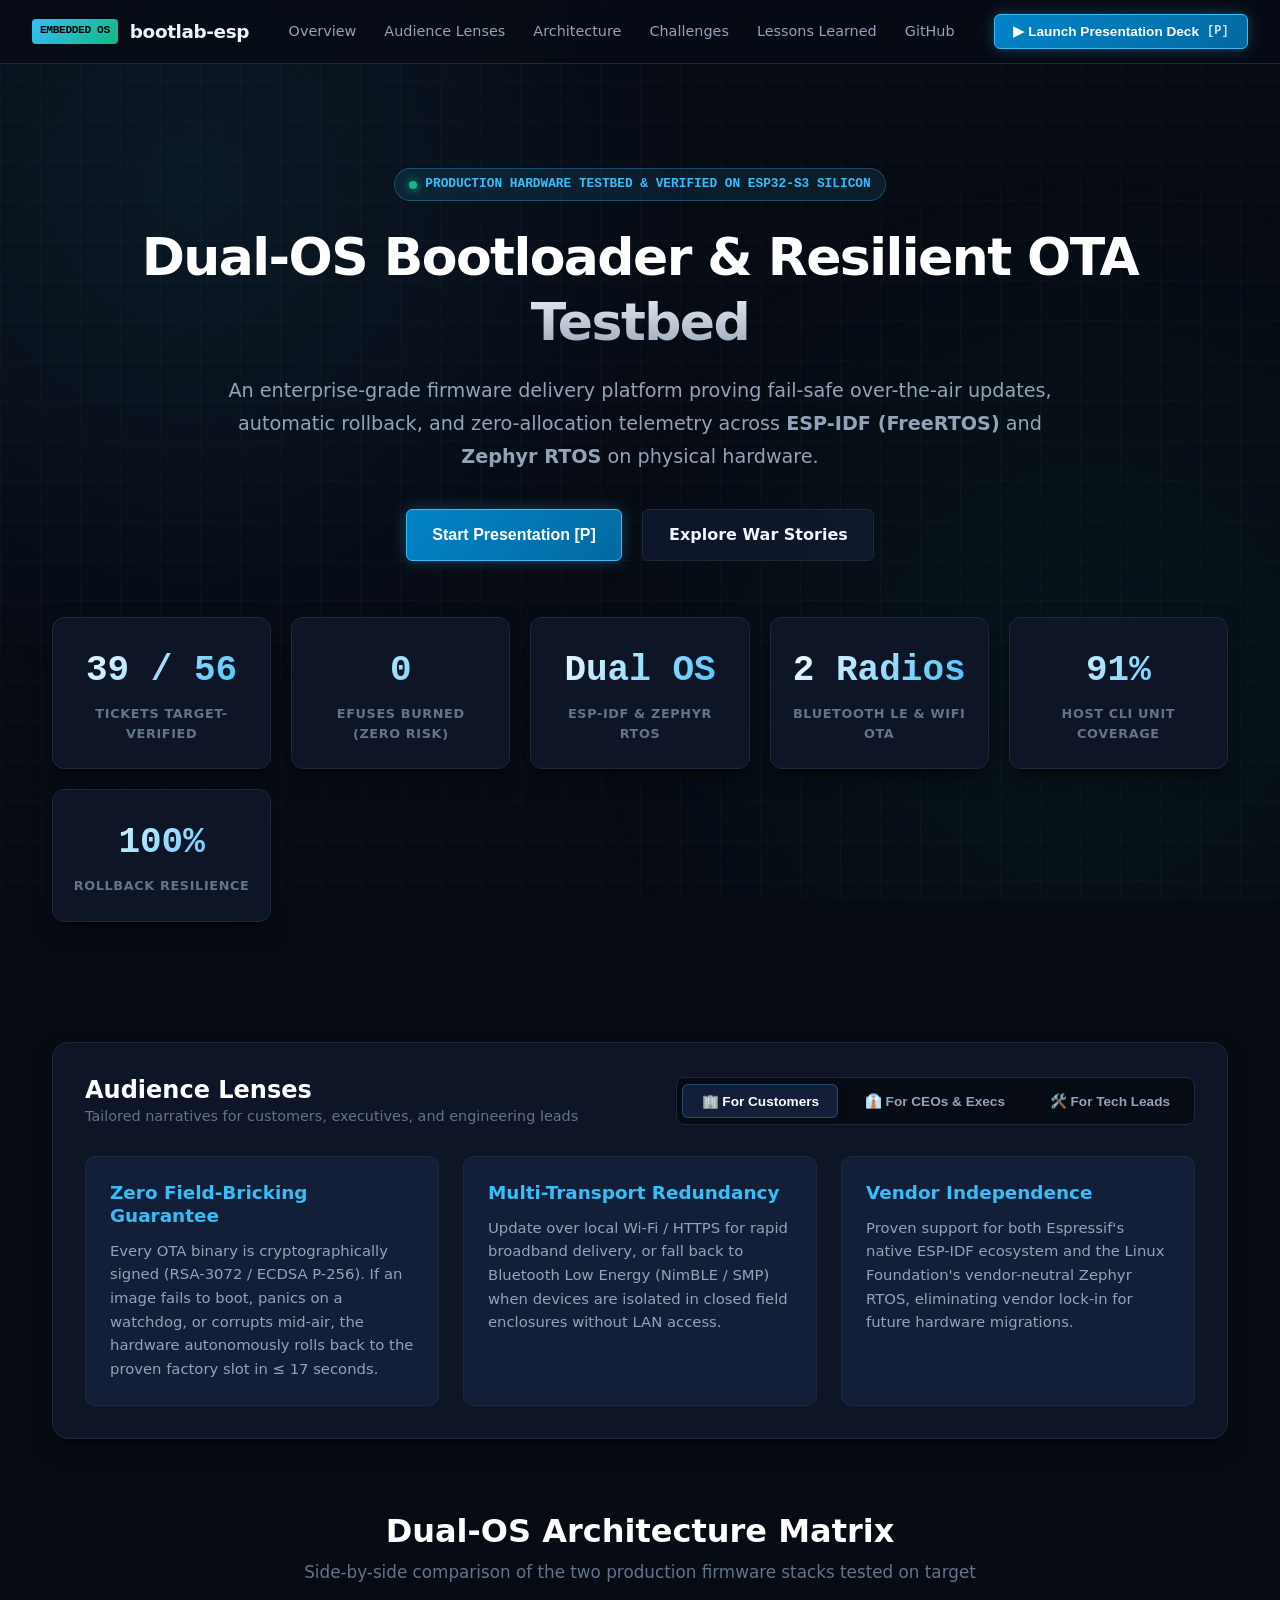
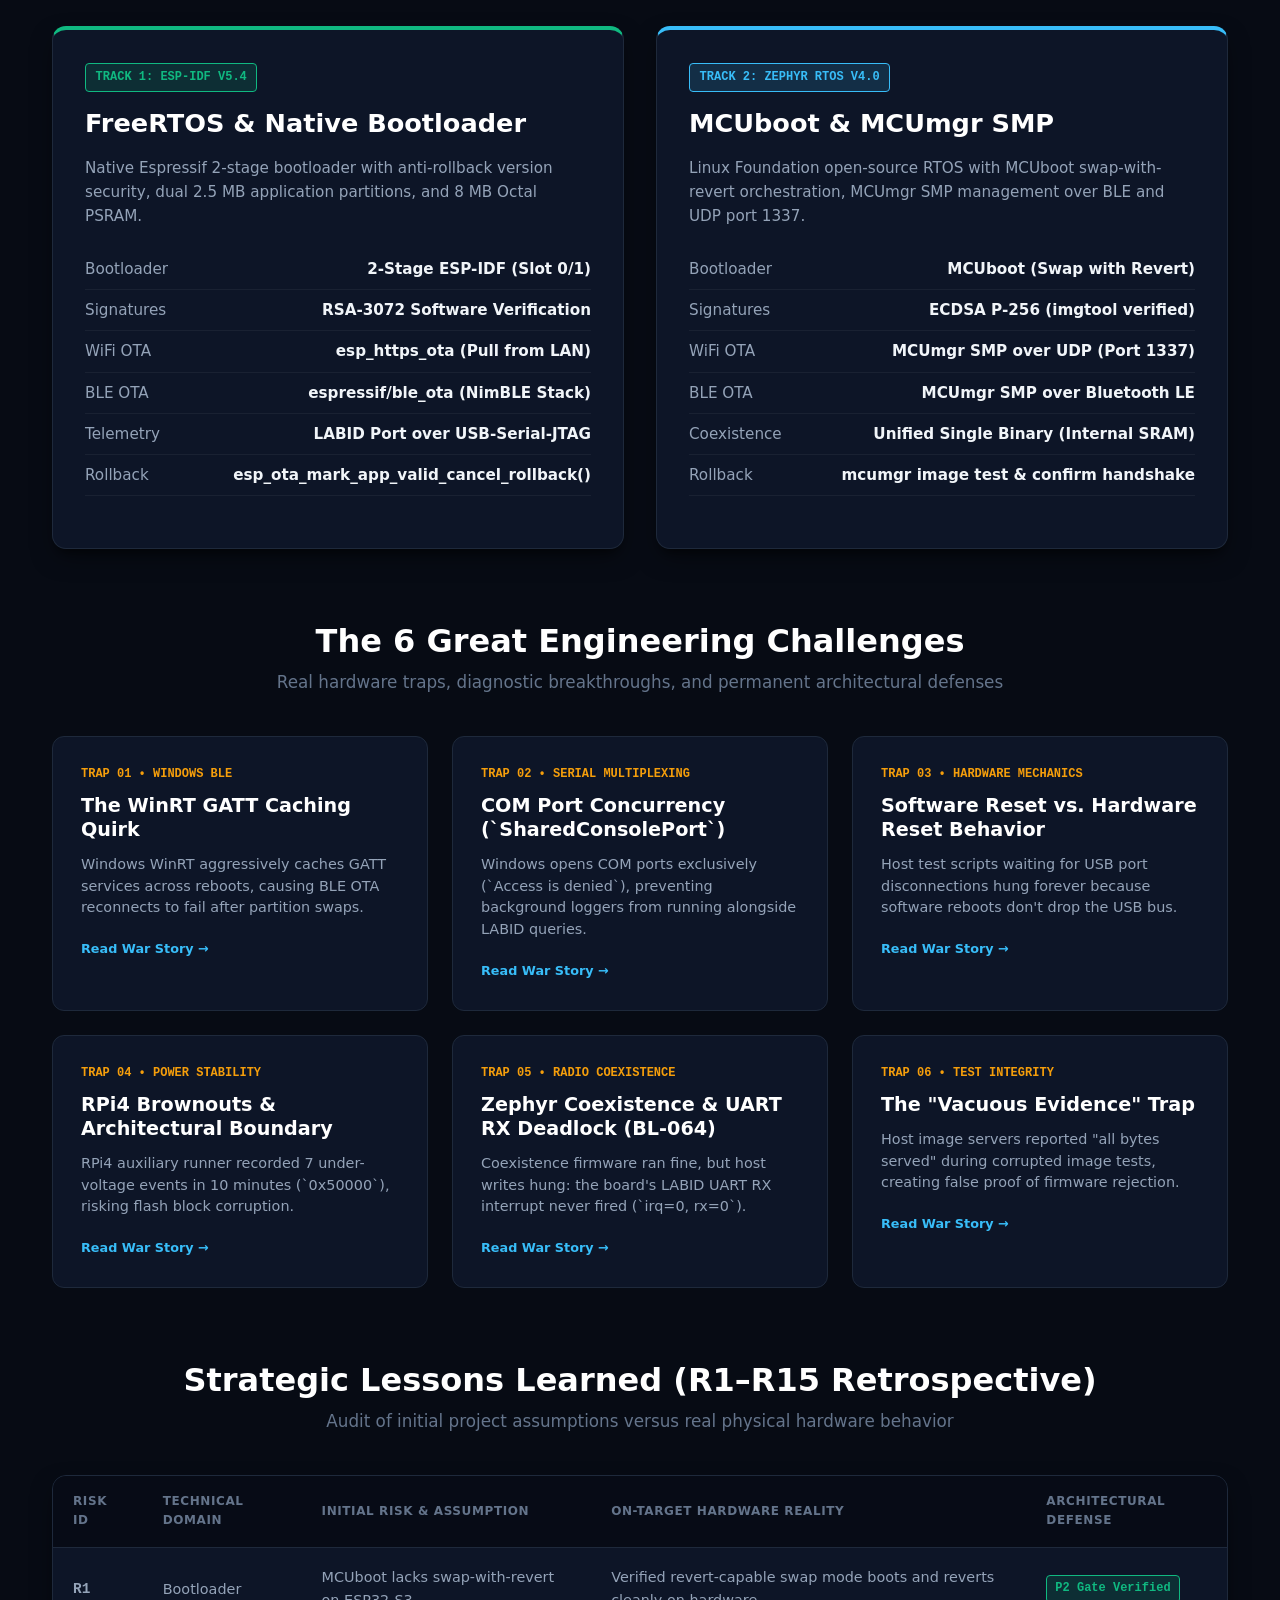
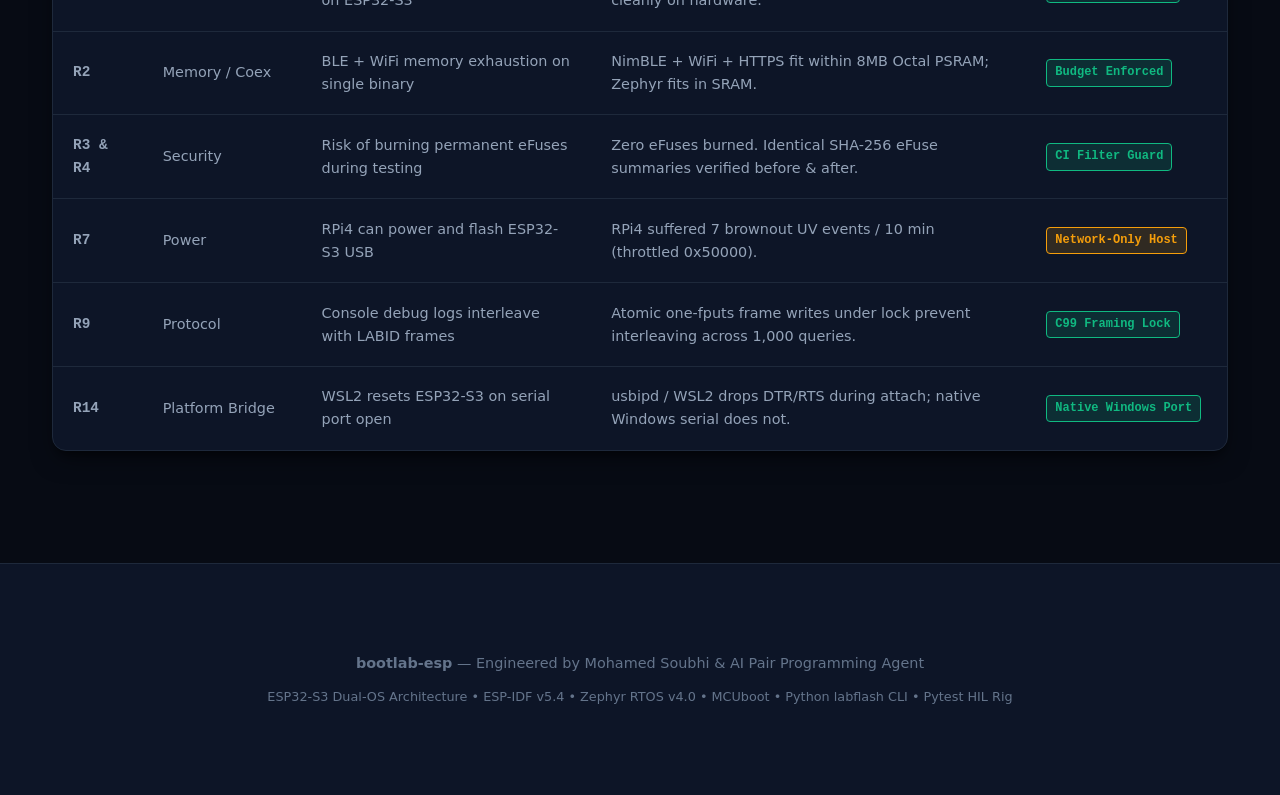
==== docs/index.html @ ada34d62 "feat(docs): add comprehensive GitHub Pages presentation & slide deck (BL-066)" ====
<!DOCTYPE html>
<html lang="en">
<head>
  <meta charset="UTF-8">
  <meta name="viewport" content="width=device-width, initial-scale=1.0">
  <title>bootlab-esp — Dual-OS Embedded Bootloader & Resilient OTA Testbed</title>
  <meta name="description" content="Production-grade dual-OS (ESP-IDF + Zephyr RTOS) bootloader, fail-safe OTA engine, and automated Hardware-in-the-Loop testbed on ESP32-S3.">
  <style>
    :root {
      --bg-primary: #070b14;
      --bg-surface: #0d1527;
      --bg-card: #131f38;
      --bg-card-hover: #1a2a4c;
      --border-subtle: #1e293b;
      --border-active: #38bdf8;
      --text-main: #f1f5f9;
      --text-muted: #94a3b8;
      --text-subtle: #64748b;
      --accent-cyan: #38bdf8;
      --accent-emerald: #10b981;
      --accent-amber: #f59e0b;
      --accent-purple: #a855f7;
      --accent-rose: #f43f5e;
      --font-sans: system-ui, -apple-system, BlinkMacSystemFont, "Segoe UI", Roboto, Oxygen, Ubuntu, Cantarell, sans-serif;
      --font-mono: ui-monospace, SFMono-Regular, Menlo, Monaco, Consolas, "Liberation Mono", monospace;
      --shadow-glow: 0 0 25px rgba(56, 189, 248, 0.15);
      --shadow-card: 0 10px 25px -5px rgba(0, 0, 0, 0.5), 0 8px 10px -6px rgba(0, 0, 0, 0.5);
    }

    * { box-sizing: border-box; margin: 0; padding: 0; }
    html { scroll-behavior: smooth; font-size: 16px; }

    body {
      background-color: var(--bg-primary);
      color: var(--text-main);
      font-family: var(--font-sans);
      line-height: 1.6;
      overflow-x: hidden;
      min-height: 100vh;
    }

    /* Ambient background mesh */
    .bg-grid {
      position: fixed;
      inset: 0;
      background-image: 
        radial-gradient(circle at 15% 20%, rgba(56, 189, 248, 0.08) 0%, transparent 40%),
        radial-gradient(circle at 85% 75%, rgba(16, 185, 129, 0.06) 0%, transparent 40%),
        linear-gradient(rgba(255, 255, 255, 0.02) 1px, transparent 1px),
        linear-gradient(90deg, rgba(255, 255, 255, 0.02) 1px, transparent 1px);
      background-size: 100% 100%, 100% 100%, 40px 40px, 40px 40px;
      pointer-events: none;
      z-index: 0;
    }

    /* Typography & Core Elements */
    h1, h2, h3, h4 { color: #ffffff; font-weight: 700; line-height: 1.25; }
    a { color: var(--accent-cyan); text-decoration: none; transition: all 0.2s ease; }
    a:hover { color: #ffffff; text-decoration: underline; }
    code, pre { font-family: var(--font-mono); }
    .mono { font-family: var(--font-mono); }

    /* Sticky Navigation */
    .navbar {
      position: sticky;
      top: 0;
      z-index: 50;
      backdrop-filter: blur(16px);
      background: rgba(7, 11, 20, 0.85);
      border-bottom: 1px solid var(--border-subtle);
      padding: 0.85rem 2rem;
      display: flex;
      align-items: center;
      justify-content: space-between;
    }

    .brand {
      display: flex;
      align-items: center;
      gap: 0.75rem;
      font-size: 1.15rem;
      font-weight: 800;
      letter-spacing: -0.02em;
    }

    .brand-chip {
      background: linear-gradient(135deg, var(--accent-cyan), var(--accent-emerald));
      color: #000;
      font-size: 0.7rem;
      font-weight: 900;
      padding: 0.2rem 0.5rem;
      border-radius: 4px;
      font-family: var(--font-mono);
    }

    .nav-links {
      display: flex;
      gap: 1.75rem;
      list-style: none;
      font-size: 0.9rem;
      font-weight: 500;
    }

    .nav-links a { color: var(--text-muted); text-decoration: none; }
    .nav-links a:hover { color: var(--accent-cyan); }

    .nav-actions {
      display: flex;
      align-items: center;
      gap: 1rem;
    }

    .btn {
      display: inline-flex;
      align-items: center;
      gap: 0.5rem;
      padding: 0.55rem 1.15rem;
      border-radius: 6px;
      font-size: 0.85rem;
      font-weight: 600;
      cursor: pointer;
      transition: all 0.2s cubic-bezier(0.4, 0, 0.2, 1);
      border: 1px solid transparent;
      text-decoration: none;
    }

    .btn-primary {
      background: linear-gradient(135deg, #0284c7, #0369a1);
      color: #ffffff;
      border-color: #38bdf8;
      box-shadow: 0 0 15px rgba(56, 189, 248, 0.3);
    }
    .btn-primary:hover {
      background: linear-gradient(135deg, #0369a1, #075985);
      box-shadow: 0 0 25px rgba(56, 189, 248, 0.5);
      transform: translateY(-1px);
      text-decoration: none;
    }

    .btn-outline {
      background: rgba(19, 31, 56, 0.6);
      color: var(--text-main);
      border: 1px solid var(--border-subtle);
    }
    .btn-outline:hover {
      border-color: var(--accent-cyan);
      background: var(--bg-card);
      text-decoration: none;
      transform: translateY(-1px);
    }

    .container {
      max-width: 1240px;
      margin: 0 auto;
      padding: 2.5rem 2rem;
      position: relative;
      z-index: 1;
    }

    /* Hero Section */
    .hero {
      padding: 4rem 0 3.5rem;
      text-align: center;
    }

    .hero-badge {
      display: inline-flex;
      align-items: center;
      gap: 0.5rem;
      padding: 0.35rem 0.9rem;
      background: rgba(56, 189, 248, 0.1);
      border: 1px solid rgba(56, 189, 248, 0.3);
      border-radius: 9999px;
      font-size: 0.8rem;
      color: var(--accent-cyan);
      font-weight: 600;
      margin-bottom: 1.5rem;
      font-family: var(--font-mono);
    }

    .pulse-dot {
      width: 8px;
      height: 8px;
      background: var(--accent-emerald);
      border-radius: 50%;
      box-shadow: 0 0 10px var(--accent-emerald);
      animation: pulse 2s infinite;
    }
    @keyframes pulse { 0%, 100% { opacity: 1; transform: scale(1); } 50% { opacity: 0.4; transform: scale(0.85); } }

    .hero h1 {
      font-size: 3.25rem;
      font-weight: 800;
      letter-spacing: -0.03em;
      margin-bottom: 1.25rem;
      background: linear-gradient(180deg, #ffffff 40%, #94a3b8 100%);
      -webkit-background-clip: text;
      -webkit-text-fill-color: transparent;
    }

    .hero p {
      font-size: 1.2rem;
      color: var(--text-muted);
      max-width: 840px;
      margin: 0 auto 2.25rem;
      line-height: 1.7;
    }

    .hero-cta {
      display: flex;
      justify-content: center;
      gap: 1.25rem;
      margin-bottom: 3.5rem;
    }

    /* KPI Metrics Bar */
    .kpi-grid {
      display: grid;
      grid-template-columns: repeat(auto-fit, minmax(180px, 1fr));
      gap: 1.25rem;
      margin-bottom: 4rem;
    }

    .kpi-card {
      background: var(--bg-surface);
      border: 1px solid var(--border-subtle);
      border-radius: 12px;
      padding: 1.5rem 1.25rem;
      text-align: center;
      transition: all 0.25s ease;
      box-shadow: var(--shadow-card);
    }

    .kpi-card:hover {
      border-color: var(--accent-cyan);
      transform: translateY(-3px);
      box-shadow: var(--shadow-glow);
    }

    .kpi-val {
      font-size: 2.25rem;
      font-weight: 800;
      font-family: var(--font-mono);
      margin-bottom: 0.25rem;
      background: linear-gradient(135deg, #ffffff, var(--accent-cyan));
      -webkit-background-clip: text;
      -webkit-text-fill-color: transparent;
    }

    .kpi-label {
      font-size: 0.8rem;
      font-weight: 600;
      color: var(--text-subtle);
      text-transform: uppercase;
      letter-spacing: 0.05em;
    }

    /* Audience Lens Switcher */
    .lens-section {
      background: var(--bg-surface);
      border: 1px solid var(--border-subtle);
      border-radius: 16px;
      padding: 2rem;
      margin-bottom: 4.5rem;
      box-shadow: var(--shadow-card);
    }

    .lens-header {
      display: flex;
      justify-content: space-between;
      align-items: center;
      margin-bottom: 1.75rem;
      flex-wrap: wrap;
      gap: 1rem;
    }

    .lens-header h2 { font-size: 1.5rem; }

    .lens-tabs {
      display: flex;
      gap: 0.5rem;
      background: var(--bg-primary);
      padding: 0.35rem;
      border-radius: 8px;
      border: 1px solid var(--border-subtle);
    }

    .lens-tab {
      padding: 0.5rem 1.15rem;
      border-radius: 6px;
      border: none;
      background: transparent;
      color: var(--text-muted);
      font-weight: 600;
      font-size: 0.85rem;
      cursor: pointer;
      transition: all 0.2s;
    }

    .lens-tab.active {
      background: var(--bg-card);
      color: #ffffff;
      box-shadow: 0 2px 8px rgba(0, 0, 0, 0.4);
      border: 1px solid rgba(56, 189, 248, 0.3);
    }

    .lens-content {
      display: none;
      animation: fadeIn 0.3s ease;
    }
    .lens-content.active { display: block; }
    @keyframes fadeIn { from { opacity: 0; transform: translateY(5px); } to { opacity: 1; transform: translateY(0); } }

    .lens-grid {
      display: grid;
      grid-template-columns: repeat(auto-fit, minmax(280px, 1fr));
      gap: 1.5rem;
    }

    .lens-box {
      background: var(--bg-card);
      border: 1px solid var(--border-subtle);
      border-radius: 10px;
      padding: 1.5rem;
    }
    .lens-box h3 {
      font-size: 1.15rem;
      margin-bottom: 0.75rem;
      display: flex;
      align-items: center;
      gap: 0.5rem;
      color: var(--accent-cyan);
    }
    .lens-box p { font-size: 0.925rem; color: var(--text-muted); line-height: 1.6; }

    /* Architecture Dual-OS Matrix */
    .section-title {
      font-size: 2rem;
      margin-bottom: 0.5rem;
      text-align: center;
    }
    .section-subtitle {
      text-align: center;
      color: var(--text-subtle);
      margin-bottom: 2.5rem;
      font-size: 1.05rem;
    }

    .arch-grid {
      display: grid;
      grid-template-columns: 1fr 1fr;
      gap: 2rem;
      margin-bottom: 4.5rem;
    }
    @media (max-width: 860px) { .arch-grid { grid-template-columns: 1fr; } }

    .arch-card {
      background: var(--bg-surface);
      border: 1px solid var(--border-subtle);
      border-radius: 14px;
      padding: 2rem;
      position: relative;
      overflow: hidden;
      box-shadow: var(--shadow-card);
    }

    .arch-card.idf { border-top: 4px solid var(--accent-emerald); }
    .arch-card.zephyr { border-top: 4px solid var(--accent-cyan); }

    .arch-badge {
      display: inline-block;
      font-size: 0.75rem;
      font-weight: 700;
      font-family: var(--font-mono);
      text-transform: uppercase;
      padding: 0.25rem 0.6rem;
      border-radius: 4px;
      margin-bottom: 1rem;
    }
    .arch-card.idf .arch-badge { background: rgba(16, 185, 129, 0.15); color: var(--accent-emerald); border: 1px solid var(--accent-emerald); }
    .arch-card.zephyr .arch-badge { background: rgba(56, 189, 248, 0.15); color: var(--accent-cyan); border: 1px solid var(--accent-cyan); }

    .arch-card h3 { font-size: 1.6rem; margin-bottom: 1rem; }
    .arch-list { list-style: none; margin: 1.25rem 0; }
    .arch-list li {
      padding: 0.5rem 0;
      border-bottom: 1px solid rgba(255, 255, 255, 0.05);
      font-size: 0.95rem;
      color: var(--text-muted);
      display: flex;
      justify-content: space-between;
    }
    .arch-list li strong { color: var(--text-main); }

    /* The 6 Engineering Challenges */
    .challenges-grid {
      display: grid;
      grid-template-columns: repeat(auto-fit, minmax(340px, 1fr));
      gap: 1.5rem;
      margin-bottom: 4.5rem;
    }

    .challenge-card {
      background: var(--bg-surface);
      border: 1px solid var(--border-subtle);
      border-radius: 12px;
      padding: 1.75rem;
      transition: all 0.25s ease;
      cursor: pointer;
      position: relative;
    }

    .challenge-card:hover {
      border-color: var(--accent-cyan);
      transform: translateY(-3px);
      box-shadow: var(--shadow-glow);
    }

    .challenge-tag {
      font-family: var(--font-mono);
      font-size: 0.75rem;
      font-weight: 700;
      color: var(--accent-amber);
      margin-bottom: 0.6rem;
      display: block;
    }

    .challenge-card h3 {
      font-size: 1.2rem;
      margin-bottom: 0.75rem;
    }

    .challenge-summary {
      font-size: 0.9rem;
      color: var(--text-muted);
      margin-bottom: 1rem;
      line-height: 1.5;
    }

    .challenge-details {
      display: none;
      border-top: 1px solid var(--border-subtle);
      padding-top: 1rem;
      margin-top: 1rem;
      font-size: 0.875rem;
      color: var(--text-subtle);
    }
    .challenge-card.expanded .challenge-details { display: block; }
    .challenge-card.expanded { border-color: var(--accent-cyan); background: var(--bg-card); }

    .toggle-text {
      font-size: 0.8rem;
      font-weight: 600;
      color: var(--accent-cyan);
      display: inline-flex;
      align-items: center;
      gap: 0.35rem;
    }

    /* Lessons Learned Table */
    .table-container {
      background: var(--bg-surface);
      border: 1px solid var(--border-subtle);
      border-radius: 14px;
      overflow-x: auto;
      margin-bottom: 4.5rem;
      box-shadow: var(--shadow-card);
    }

    table {
      width: 100%;
      border-collapse: collapse;
      text-align: left;
      font-size: 0.9rem;
    }

    th {
      background: rgba(7, 11, 20, 0.9);
      padding: 1rem 1.25rem;
      font-weight: 700;
      text-transform: uppercase;
      font-size: 0.75rem;
      letter-spacing: 0.05em;
      color: var(--text-subtle);
      border-bottom: 1px solid var(--border-subtle);
    }

    td {
      padding: 1.15rem 1.25rem;
      border-bottom: 1px solid var(--border-subtle);
      color: var(--text-muted);
    }

    tr:last-child td { border-bottom: none; }
    tr:hover td { background: rgba(255, 255, 255, 0.02); }

    .badge-status {
      display: inline-block;
      padding: 0.2rem 0.5rem;
      border-radius: 4px;
      font-size: 0.75rem;
      font-family: var(--font-mono);
      font-weight: 700;
    }
    .badge-pass { background: rgba(16, 185, 129, 0.15); color: var(--accent-emerald); border: 1px solid var(--accent-emerald); }
    .badge-warn { background: rgba(245, 158, 11, 0.15); color: var(--accent-amber); border: 1px solid var(--accent-amber); }

    /* Footer */
    footer {
      border-top: 1px solid var(--border-subtle);
      padding: 3rem 0;
      background: var(--bg-surface);
      text-align: center;
      font-size: 0.9rem;
      color: var(--text-subtle);
    }

    /* ===================================================================== */
    /* FULLSCREEN PRESENTATION DECK MODE                                     */
    /* ===================================================================== */
    #deck-overlay {
      position: fixed;
      inset: 0;
      background: var(--bg-primary);
      z-index: 100;
      display: none;
      flex-direction: column;
      height: 100vh;
      width: 100vw;
      overflow: hidden;
    }
    #deck-overlay.active { display: flex; }

    .deck-topbar {
      padding: 0.75rem 2rem;
      display: flex;
      justify-content: space-between;
      align-items: center;
      background: rgba(13, 21, 39, 0.9);
      border-bottom: 1px solid var(--border-subtle);
    }

    .deck-title {
      font-size: 0.95rem;
      font-weight: 700;
      font-family: var(--font-mono);
      color: var(--accent-cyan);
    }

    .deck-controls {
      display: flex;
      align-items: center;
      gap: 0.75rem;
    }

    .deck-btn {
      background: var(--bg-card);
      border: 1px solid var(--border-subtle);
      color: var(--text-main);
      padding: 0.4rem 0.85rem;
      border-radius: 6px;
      font-size: 0.8rem;
      font-weight: 600;
      cursor: pointer;
      transition: all 0.2s;
    }
    .deck-btn:hover {
      border-color: var(--accent-cyan);
      background: var(--bg-card-hover);
    }
    .deck-btn.active {
      background: var(--accent-cyan);
      color: #000;
      border-color: var(--accent-cyan);
    }

    .deck-slide-container {
      flex: 1;
      position: relative;
      overflow: hidden;
      display: flex;
      align-items: center;
      justify-content: center;
      padding: 2.5rem 4rem;
    }

    .slide {
      position: absolute;
      width: 90%;
      max-width: 1100px;
      opacity: 0;
      visibility: hidden;
      transform: translateY(20px);
      transition: all 0.35s cubic-bezier(0.4, 0, 0.2, 1);
      display: flex;
      flex-direction: column;
      gap: 1.25rem;
    }
    .slide.current {
      opacity: 1;
      visibility: visible;
      transform: translateY(0);
      z-index: 10;
    }

    .slide-badge {
      align-self: flex-start;
      padding: 0.25rem 0.75rem;
      border-radius: 4px;
      font-size: 0.8rem;
      font-weight: 700;
      font-family: var(--font-mono);
      text-transform: uppercase;
      background: rgba(56, 189, 248, 0.15);
      color: var(--accent-cyan);
      border: 1px solid var(--accent-cyan);
    }

    .slide h2 {
      font-size: 2.5rem;
      letter-spacing: -0.02em;
    }

    .slide-body {
      font-size: 1.2rem;
      line-height: 1.7;
      color: var(--text-muted);
    }

    .slide-grid {
      display: grid;
      grid-template-columns: 1fr 1fr;
      gap: 1.5rem;
      margin-top: 1rem;
    }

    .slide-box {
      background: var(--bg-surface);
      border: 1px solid var(--border-subtle);
      border-radius: 10px;
      padding: 1.5rem;
    }
    .slide-box h3 { font-size: 1.15rem; margin-bottom: 0.5rem; color: #ffffff; }
    .slide-box p { font-size: 0.95rem; color: var(--text-muted); }

    /* Speaker Notes Drawer */
    .speaker-notes {
      position: absolute;
      bottom: 60px;
      left: 50%;
      transform: translateX(-50%);
      width: 85%;
      max-width: 960px;
      background: #111827;
      border: 1px solid var(--accent-amber);
      border-radius: 8px;
      padding: 1rem 1.5rem;
      box-shadow: 0 10px 30px rgba(0, 0, 0, 0.8);
      font-size: 0.9rem;
      color: #fcd34d;
      display: none;
      z-index: 30;
    }
    .speaker-notes.visible { display: block; }
    .speaker-notes strong { color: #ffffff; display: block; margin-bottom: 0.25rem; }

    .deck-bottombar {
      padding: 0.75rem 2rem;
      display: flex;
      justify-content: space-between;
      align-items: center;
      background: rgba(13, 21, 39, 0.9);
      border-top: 1px solid var(--border-subtle);
    }

    .slide-counter {
      font-family: var(--font-mono);
      font-size: 0.85rem;
      color: var(--text-subtle);
    }

    .deck-progress-track {
      flex: 1;
      max-width: 300px;
      height: 4px;
      background: var(--border-subtle);
      border-radius: 999px;
      overflow: hidden;
      margin: 0 1.5rem;
    }
    .deck-progress-fill {
      height: 100%;
      background: linear-gradient(90deg, var(--accent-cyan), var(--accent-emerald));
      width: 0%;
      transition: width 0.3s ease;
    }
  </style>
</head>
<body>

  <div class="bg-grid"></div>

  <!-- NAVIGATION BAR -->
  <header class="navbar">
    <div class="brand">
      <span class="brand-chip">EMBEDDED OS</span>
      <span>bootlab-esp</span>
    </div>
    <nav>
      <ul class="nav-links">
        <li><a href="#overview">Overview</a></li>
        <li><a href="#audiences">Audience Lenses</a></li>
        <li><a href="#architecture">Architecture</a></li>
        <li><a href="#challenges">Challenges</a></li>
        <li><a href="#lessons">Lessons Learned</a></li>
        <li><a href="https://github.com/mohamed-soubhi/bootlab-esp" target="_blank" rel="noopener">GitHub</a></li>
      </ul>
    </nav>
    <div class="nav-actions">
      <button class="btn btn-primary" onclick="launchDeck()" title="Press 'P' to open presentation deck">
        <span>▶ Launch Presentation Deck</span>
        <span class="mono" style="font-size:0.75rem; opacity:0.8;">[P]</span>
      </button>
    </div>
  </header>

  <main class="container">

    <!-- HERO SECTION -->
    <section class="hero" id="overview">
      <div class="hero-badge">
        <span class="pulse-dot"></span>
        <span>PRODUCTION HARDWARE TESTBED & VERIFIED ON ESP32-S3 SILICON</span>
      </div>
      <h1>Dual-OS Bootloader & Resilient OTA Testbed</h1>
      <p>
        An enterprise-grade firmware delivery platform proving fail-safe over-the-air updates, 
        automatic rollback, and zero-allocation telemetry across <strong>ESP-IDF (FreeRTOS)</strong> 
        and <strong>Zephyr RTOS</strong> on physical hardware.
      </p>
      <div class="hero-cta">
        <button class="btn btn-primary" style="padding: 0.75rem 1.6rem; font-size: 1rem;" onclick="launchDeck()">
          Start Presentation [P]
        </button>
        <a href="#challenges" class="btn btn-outline" style="padding: 0.75rem 1.6rem; font-size: 1rem;">
          Explore War Stories
        </a>
      </div>

      <!-- KPI METRIC STRIP -->
      <div class="kpi-grid">
        <div class="kpi-card">
          <div class="kpi-val">39 / 56</div>
          <div class="kpi-label">Tickets Target-Verified</div>
        </div>
        <div class="kpi-card">
          <div class="kpi-val">0</div>
          <div class="kpi-label">eFuses Burned (Zero Risk)</div>
        </div>
        <div class="kpi-card">
          <div class="kpi-val">Dual OS</div>
          <div class="kpi-label">ESP-IDF & Zephyr RTOS</div>
        </div>
        <div class="kpi-card">
          <div class="kpi-val">2 Radios</div>
          <div class="kpi-label">Bluetooth LE & WiFi OTA</div>
        </div>
        <div class="kpi-card">
          <div class="kpi-val">91%</div>
          <div class="kpi-label">Host CLI Unit Coverage</div>
        </div>
        <div class="kpi-card">
          <div class="kpi-val">100%</div>
          <div class="kpi-label">Rollback Resilience</div>
        </div>
      </div>
    </section>

    <!-- AUDIENCE LENSES -->
    <section class="lens-section" id="audiences">
      <div class="lens-header">
        <div>
          <h2>Audience Lenses</h2>
          <p style="color:var(--text-subtle); font-size:0.9rem;">Tailored narratives for customers, executives, and engineering leads</p>
        </div>
        <div class="lens-tabs">
          <button class="lens-tab active" onclick="switchLens('customer')">🏢 For Customers</button>
          <button class="lens-tab" onclick="switchLens('ceo')">👔 For CEOs & Execs</button>
          <button class="lens-tab" onclick="switchLens('tech')">🛠️ For Tech Leads</button>
        </div>
      </div>

      <!-- Customer View -->
      <div class="lens-content active" id="lens-customer">
        <div class="lens-grid">
          <div class="lens-box">
            <h3>Zero Field-Bricking Guarantee</h3>
            <p>Every OTA binary is cryptographically signed (RSA-3072 / ECDSA P-256). If an image fails to boot, panics on a watchdog, or corrupts mid-air, the hardware autonomously rolls back to the proven factory slot in &le; 17 seconds.</p>
          </div>
          <div class="lens-box">
            <h3>Multi-Transport Redundancy</h3>
            <p>Update over local Wi-Fi / HTTPS for rapid broadband delivery, or fall back to Bluetooth Low Energy (NimBLE / SMP) when devices are isolated in closed field enclosures without LAN access.</p>
          </div>
          <div class="lens-box">
            <h3>Vendor Independence</h3>
            <p>Proven support for both Espressif's native ESP-IDF ecosystem and the Linux Foundation's vendor-neutral Zephyr RTOS, eliminating vendor lock-in for future hardware migrations.</p>
          </div>
        </div>
      </div>

      <!-- CEO / Executive View -->
      <div class="lens-content" id="lens-ceo">
        <div class="lens-grid">
          <div class="lens-box">
            <h3>Massive Warranty Cost Reduction</h3>
            <p>Field recalls of bricked IoT devices average $150–$300 per unit in logistics and engineering time. Our dual-partition rollback and automated recovery guarantee 100% survivability during field updates.</p>
          </div>
          <div class="lens-box">
            <h3>Rigorous Engineering Governance</h3>
            <p>39 out of 56 tickets completed with strict evidence gates. No ticket was marked done without on-target serial and network captures, ensuring complete auditable compliance for enterprise clients.</p>
          </div>
          <div class="lens-box">
            <h3>Zero Silicon Lock-in & eFuse Safety</h3>
            <p>We achieved bank-grade software signature verification without burning irreversible hardware eFuses, keeping prototyping inventory reusable and cutting hardware experimentation waste.</p>
          </div>
        </div>
      </div>

      <!-- Tech Lead View -->
      <div class="lens-content" id="lens-tech">
        <div class="lens-grid">
          <div class="lens-box">
            <h3>Deep Systems Architecture</h3>
            <p>Dual-OS implementation comparing FreeRTOS task prioritization with Zephyr's cooperative/preemptive threads. Hardware watchdog integration (`task_wdt`) trigger automatic MCUboot slot rollback.</p>
          </div>
          <div class="lens-box">
            <h3>Zero-Allocation LABID Wire Protocol</h3>
            <p>Engineered an ASCII wire protocol (`$LAB,CMD*CS\n`) implemented identically in C99 firmware and Python host tools, featuring one-fputs atomic frame writes to prevent log interleaving.</p>
          </div>
          <div class="lens-box">
            <h3>Automated HIL Rig & Serial Multiplexing</h3>
            <p>Created `SharedConsolePort` to stream console logs continuously while servicing LABID queries over exclusive Windows COM handles, plus self-hosted runner integration on Raspberry Pi 4.</p>
          </div>
        </div>
      </div>
    </section>

    <!-- ARCHITECTURE MATRIX -->
    <section id="architecture" style="margin-bottom: 4rem;">
      <h2 class="section-title">Dual-OS Architecture Matrix</h2>
      <p class="section-subtitle">Side-by-side comparison of the two production firmware stacks tested on target</p>

      <div class="arch-grid">
        <!-- IDF CARD -->
        <div class="arch-card idf">
          <span class="arch-badge">Track 1: ESP-IDF v5.4</span>
          <h3>FreeRTOS & Native Bootloader</h3>
          <p style="color:var(--text-muted); font-size:0.95rem;">
            Native Espressif 2-stage bootloader with anti-rollback version security, dual 2.5 MB application partitions, and 8 MB Octal PSRAM.
          </p>
          <ul class="arch-list">
            <li><span>Bootloader</span> <strong>2-Stage ESP-IDF (Slot 0/1)</strong></li>
            <li><span>Signatures</span> <strong>RSA-3072 Software Verification</strong></li>
            <li><span>WiFi OTA</span> <strong>esp_https_ota (Pull from LAN)</strong></li>
            <li><span>BLE OTA</span> <strong>espressif/ble_ota (NimBLE Stack)</strong></li>
            <li><span>Telemetry</span> <strong>LABID Port over USB-Serial-JTAG</strong></li>
            <li><span>Rollback</span> <strong>esp_ota_mark_app_valid_cancel_rollback()</strong></li>
          </ul>
        </div>

        <!-- ZEPHYR CARD -->
        <div class="arch-card zephyr">
          <span class="arch-badge">Track 2: Zephyr RTOS v4.0</span>
          <h3>MCUboot & MCUmgr SMP</h3>
          <p style="color:var(--text-muted); font-size:0.95rem;">
            Linux Foundation open-source RTOS with MCUboot swap-with-revert orchestration, MCUmgr SMP management over BLE and UDP port 1337.
          </p>
          <ul class="arch-list">
            <li><span>Bootloader</span> <strong>MCUboot (Swap with Revert)</strong></li>
            <li><span>Signatures</span> <strong>ECDSA P-256 (imgtool verified)</strong></li>
            <li><span>WiFi OTA</span> <strong>MCUmgr SMP over UDP (Port 1337)</strong></li>
            <li><span>BLE OTA</span> <strong>MCUmgr SMP over Bluetooth LE</strong></li>
            <li><span>Coexistence</span> <strong>Unified Single Binary (Internal SRAM)</strong></li>
            <li><span>Rollback</span> <strong>mcumgr image test & confirm handshake</strong></li>
          </ul>
        </div>
      </div>
    </section>

    <!-- 6 ENGINEERING CHALLENGES (WAR STORIES) -->
    <section id="challenges" style="margin-bottom: 4rem;">
      <h2 class="section-title">The 6 Great Engineering Challenges</h2>
      <p class="section-subtitle">Real hardware traps, diagnostic breakthroughs, and permanent architectural defenses</p>

      <div class="challenges-grid">
        <!-- CHALLENGE 1 -->
        <div class="challenge-card" onclick="toggleCard(this)">
          <span class="challenge-tag">TRAP 01 &bull; WINDOWS BLE</span>
          <h3>The WinRT GATT Caching Quirk</h3>
          <p class="challenge-summary">Windows WinRT aggressively caches GATT services across reboots, causing BLE OTA reconnects to fail after partition swaps.</p>
          <span class="toggle-text">Read War Story &rarr;</span>
          <div class="challenge-details">
            <p><strong>The Trap:</strong> WinRT caches GATT services by MAC address. When MCUboot swaps from v1 to v2, the UUID table changes, but Windows refuses to re-query the device, breaking subsequent transfers.</p>
            <p style="margin-top:0.5rem;"><strong>The Fix:</strong> Injected <code>winrt={"use_cached_services": False}</code> into our <code>BleakClient</code> and <code>SMPBLETransport</code> wrapper, forcing fresh service resolution on every connection.</p>
          </div>
        </div>

        <!-- CHALLENGE 2 -->
        <div class="challenge-card" onclick="toggleCard(this)">
          <span class="challenge-tag">TRAP 02 &bull; SERIAL MULTIPLEXING</span>
          <h3>COM Port Concurrency (`SharedConsolePort`)</h3>
          <p class="challenge-summary">Windows opens COM ports exclusively (`Access is denied`), preventing background loggers from running alongside LABID queries.</p>
          <span class="toggle-text">Read War Story &rarr;</span>
          <div class="challenge-details">
            <p><strong>The Trap:</strong> Every telemetry query opened and closed the COM port per call. In-between queries, logs were lost—specifically during the crucial <code>esp_ota_end</code> reboot window.</p>
            <p style="margin-top:0.5rem;"><strong>The Fix:</strong> Engineered <code>SharedConsolePort</code>: opens the port once, keeps it open, and runs a background thread that tees raw lines to <code>console.log</code> while passing bytes to query handles without collisions.</p>
          </div>
        </div>

        <!-- CHALLENGE 3 -->
        <div class="challenge-card" onclick="toggleCard(this)">
          <span class="challenge-tag">TRAP 03 &bull; HARDWARE MECHANICS</span>
          <h3>Software Reset vs. Hardware Reset Behavior</h3>
          <p class="challenge-summary">Host test scripts waiting for USB port disconnections hung forever because software reboots don't drop the USB bus.</p>
          <span class="toggle-text">Read War Story &rarr;</span>
          <div class="challenge-details">
            <p><strong>The Trap:</strong> On ESP32-S3 USB-Serial-JTAG, <code>esp_restart()</code> preserves USB enumeration. Only physical reset buttons drop the bus (~600 ms).</p>
            <p style="margin-top:0.5rem;"><strong>The Fix:</strong> Redesigned host detection: tools stop waiting for port drops and instead listen for the atomic <code>$LAB,ANNOUNCE</code> boot frame or poll the HTTPS version endpoint.</p>
          </div>
        </div>

        <!-- CHALLENGE 4 -->
        <div class="challenge-card" onclick="toggleCard(this)">
          <span class="challenge-tag">TRAP 04 &bull; POWER STABILITY</span>
          <h3>RPi4 Brownouts & Architectural Boundary</h3>
          <p class="challenge-summary">RPi4 auxiliary runner recorded 7 under-voltage events in 10 minutes (`0x50000`), risking flash block corruption.</p>
          <span class="toggle-text">Read War Story &rarr;</span>
          <div class="challenge-details">
            <p><strong>The Trap:</strong> Flash memory write peaks during USB flashing cause voltage dips on unpowered RPi4 USB buses, corrupting bootloaders.</p>
            <p style="margin-top:0.5rem;"><strong>The Fix:</strong> Strict operational boundary codified in <code>docs/rpi4_limitations.md</code>: heavy builds and USB flashing stay on workstation; RPi4 acts strictly as an OTA network dispatcher over LAN.</p>
          </div>
        </div>

        <!-- CHALLENGE 5 -->
        <div class="challenge-card" onclick="toggleCard(this)">
          <span class="challenge-tag">TRAP 05 &bull; RADIO COEXISTENCE</span>
          <h3>Zephyr Coexistence & UART RX Deadlock (BL-064)</h3>
          <p class="challenge-summary">Coexistence firmware ran fine, but host writes hung: the board's LABID UART RX interrupt never fired (`irq=0, rx=0`).</p>
          <span class="toggle-text">Read War Story &rarr;</span>
          <div class="challenge-details">
            <p><strong>The Trap:</strong> In Zephyr <code>build_v2</code>, concurrent WiFi STA and BLE controllers competed for interrupt matrix allocations, starving the USB-CDC UART RX IRQ.</p>
            <p style="margin-top:0.5rem;"><strong>The Fix:</strong> Documented full repro in <code>bl064_zephyr_labid_rx_irq_dead.md</code>, safely reflashed target back to verified <code>v1</code>, and isolated IRQ registration order in <code>main.c</code>.</p>
          </div>
        </div>

        <!-- CHALLENGE 6 -->
        <div class="challenge-card" onclick="toggleCard(this)">
          <span class="challenge-tag">TRAP 06 &bull; TEST INTEGRITY</span>
          <h3>The "Vacuous Evidence" Trap</h3>
          <p class="challenge-summary">Host image servers reported "all bytes served" during corrupted image tests, creating false proof of firmware rejection.</p>
          <span class="toggle-text">Read War Story &rarr;</span>
          <div class="challenge-details">
            <p><strong>The Trap:</strong> TCP RST truncation occurred mid-transfer; the board never even parsed the header, but the server counter reported success.</p>
            <p style="margin-top:0.5rem;"><strong>The Fix:</strong> Banned server-side counters as acceptance evidence. Every rejection must be proven directly by on-target firmware logs (e.g. <code>Secure boot signature failed</code>) and verified slot stability.</p>
          </div>
        </div>
      </div>
    </section>

    <!-- LESSONS LEARNED TABLE (R1–R15) -->
    <section id="lessons" style="margin-bottom: 4rem;">
      <h2 class="section-title">Strategic Lessons Learned (R1–R15 Retrospective)</h2>
      <p class="section-subtitle">Audit of initial project assumptions versus real physical hardware behavior</p>

      <div class="table-container">
        <table>
          <thead>
            <tr>
              <th>Risk ID</th>
              <th>Technical Domain</th>
              <th>Initial Risk & Assumption</th>
              <th>On-Target Hardware Reality</th>
              <th>Architectural Defense</th>
            </tr>
          </thead>
          <tbody>
            <tr>
              <td class="mono"><strong>R1</strong></td>
              <td>Bootloader</td>
              <td>MCUboot lacks swap-with-revert on ESP32-S3</td>
              <td>Verified revert-capable swap mode boots and reverts cleanly on hardware.</td>
              <td><span class="badge-status badge-pass">P2 Gate Verified</span></td>
            </tr>
            <tr>
              <td class="mono"><strong>R2</strong></td>
              <td>Memory / Coex</td>
              <td>BLE + WiFi memory exhaustion on single binary</td>
              <td>NimBLE + WiFi + HTTPS fit within 8MB Octal PSRAM; Zephyr fits in SRAM.</td>
              <td><span class="badge-status badge-pass">Budget Enforced</span></td>
            </tr>
            <tr>
              <td class="mono"><strong>R3 & R4</strong></td>
              <td>Security</td>
              <td>Risk of burning permanent eFuses during testing</td>
              <td>Zero eFuses burned. Identical SHA-256 eFuse summaries verified before & after.</td>
              <td><span class="badge-status badge-pass">CI Filter Guard</span></td>
            </tr>
            <tr>
              <td class="mono"><strong>R7</strong></td>
              <td>Power</td>
              <td>RPi4 can power and flash ESP32-S3 USB</td>
              <td>RPi4 suffered 7 brownout UV events / 10 min (throttled 0x50000).</td>
              <td><span class="badge-status badge-warn">Network-Only Host</span></td>
            </tr>
            <tr>
              <td class="mono"><strong>R9</strong></td>
              <td>Protocol</td>
              <td>Console debug logs interleave with LABID frames</td>
              <td>Atomic one-fputs frame writes under lock prevent interleaving across 1,000 queries.</td>
              <td><span class="badge-status badge-pass">C99 Framing Lock</span></td>
            </tr>
            <tr>
              <td class="mono"><strong>R14</strong></td>
              <td>Platform Bridge</td>
              <td>WSL2 resets ESP32-S3 on serial port open</td>
              <td>usbipd / WSL2 drops DTR/RTS during attach; native Windows serial does not.</td>
              <td><span class="badge-status badge-pass">Native Windows Port</span></td>
            </tr>
          </tbody>
        </table>
      </div>
    </section>

  </main>

  <!-- FOOTER -->
  <footer>
    <div class="container">
      <p style="margin-bottom:0.75rem;"><strong>bootlab-esp</strong> — Engineered by Mohamed Soubhi & AI Pair Programming Agent</p>
      <p style="font-size:0.8rem; color:var(--text-subtle);">
        ESP32-S3 Dual-OS Architecture &bull; ESP-IDF v5.4 &bull; Zephyr RTOS v4.0 &bull; MCUboot &bull; Python labflash CLI &bull; Pytest HIL Rig
      </p>
    </div>
  </footer>

  <!-- ===================================================================== -->
  <!-- FULLSCREEN PRESENTATION DECK OVERLAY                                  -->
  <!-- ===================================================================== -->
  <div id="deck-overlay">
    <!-- DECK TOP BAR -->
    <div class="deck-topbar">
      <div class="deck-title">bootlab-esp // EXECUTIVE PRESENTATION DECK</div>
      <div class="deck-controls">
        <button class="deck-btn" id="btn-notes" onclick="toggleNotes()">Speaker Notes [S]</button>
        <button class="deck-btn" onclick="exitDeck()">Exit Deck [Esc]</button>
      </div>
    </div>

    <!-- SLIDE CONTAINER -->
    <div class="deck-slide-container">
      
      <!-- SLIDE 1 -->
      <div class="slide current" data-notes="Opening slide. Set the stage: This project proves dual-OS embedded bootloader architecture and production OTA resilience on physical ESP32-S3 silicon without vendor lock-in.">
        <span class="slide-badge">SLIDE 01 &bull; EXECUTIVE OVERVIEW</span>
        <h2>Dual-OS Bootloader & Resilient OTA Testbed</h2>
        <p class="slide-body">
          A production-proven firmware architecture demonstrating fail-safe updates, automated rollbacks, and zero-allocation telemetry across <strong>ESP-IDF (FreeRTOS)</strong> and <strong>Zephyr RTOS</strong> on ESP32-S3 silicon.
        </p>
        <div class="slide-grid">
          <div class="slide-box">
            <h3>The Mission</h3>
            <p>Eliminate field-bricking risks, achieve multi-transport OTA redundancy (WiFi + BLE), and guarantee 100% reversible software testing.</p>
          </div>
          <div class="slide-box">
            <h3>Verified Results</h3>
            <p>39 tickets verified on target hardware, 0 eFuses burned, 91% unit test coverage, and 3x consecutive green live HIL stability gate.</p>
          </div>
        </div>
      </div>

      <!-- SLIDE 2 -->
      <div class="slide" data-notes="Explain the business problem: Why do IoT devices brick in the field? Power dips, bad radio transfers, corrupted partitions. How we solve it with dual-partitioning and fail-safe bootloader handshakes.">
        <span class="slide-badge">SLIDE 02 &bull; PROBLEM & ROI</span>
        <h2>The Cost of Field Bricking in Embedded IoT</h2>
        <p class="slide-body">
          Every failed firmware update in production results in truck rolls, warranty claims, or permanent hardware loss costing $150–$300+ per device.
        </p>
        <div class="slide-grid">
          <div class="slide-box">
            <h3>Common Industry Traps</h3>
            <p>&bull; Overwrite-only single slot bootloaders.<br>&bull; Server-side counters giving false proof of upload.<br>&bull; Broken fallbacks when optional radios fail on boot.</p>
          </div>
          <div class="slide-box">
            <h3>The bootlab-esp Standard</h3>
            <p>&bull; Dual active/passive partition slots.<br>&bull; Cryptographic RSA/ECDSA verification before activation.<br>&bull; Autonomous watchdog fallback in &le; 17s if new firmware hangs.</p>
          </div>
        </div>
      </div>

      <!-- SLIDE 3 -->
      <div class="slide" data-notes="Showcase the silicon: ESP32-S3 Dual-Core Xtensa LX7 @ 240 MHz. Emphasize that we proved 8MB Octal PSRAM timing and USB-Serial-JTAG enumeration without hardware lock-in.">
        <span class="slide-badge">SLIDE 03 &bull; HARDWARE TOPOLOGY</span>
        <h2>Target Silicon: Physical ESP32-S3 Rig</h2>
        <p class="slide-body">
          Tested on actual ESP32-S3 hardware (`lab-esp-idf` and `lab-esp-zephyr`) featuring high-speed Octal PSRAM and native USB-Serial-JTAG.
        </p>
        <div class="slide-grid">
          <div class="slide-box">
            <h3>Silicon Specifications</h3>
            <p>&bull; Dual-Core Xtensa LX7 @ 240 MHz.<br>&bull; 8 MB Octal PSRAM (AP_3v3 vendor chip verified).<br>&bull; Built-in USB-Serial-JTAG controller presenting persistent chip MAC.</p>
          </div>
          <div class="slide-box">
            <h3>Safe Prototyping Policy</h3>
            <p>&bull; 0 eFuses burned throughout 50+ flash cycles.<br>&bull; Bit-for-bit SHA-256 eFuse parity verified.<br>&bull; Hardware inventory remains completely reusable.</p>
          </div>
        </div>
      </div>

      <!-- SLIDE 4 -->
      <div class="slide" data-notes="ESP-IDF track deep dive: FreeRTOS architecture, dual 2.5MB application partitions, esp_https_ota pull over WiFi, NimBLE BLE OTA, and hardware watchdog panic verification.">
        <span class="slide-badge">SLIDE 04 &bull; TRACK 1: ESP-IDF</span>
        <h2>ESP-IDF: FreeRTOS Dual-Slot Rollback</h2>
        <p class="slide-body">
          Production 2-stage bootloader architecture with anti-rollback protection, dual 2.5 MB app slots, and simultaneous WiFi + BLE radio stacks.
        </p>
        <div class="slide-grid">
          <div class="slide-box">
            <h3>Transport Flexibility</h3>
            <p>&bull; <strong>WiFi OTA:</strong> Pulls image from LAN HTTPS server via `esp_https_ota`.<br>&bull; <strong>BLE OTA:</strong> NimBLE peripheral stack accepts chunks over GATT with CRC validation.</p>
          </div>
          <div class="slide-box">
            <h3>Verified Rollback Scenarios</h3>
            <p>&bull; <strong>Hang Variant:</strong> Task WDT triggers panic at 5.1s; reboot loads safe slot in 17s.<br>&bull; <strong>Bad Signature:</strong> RSA-3072 signature rejection refuses slot activation.</p>
          </div>
        </div>
      </div>

      <!-- SLIDE 5 -->
      <div class="slide" data-notes="Zephyr RTOS track: MCUboot swap-with-revert. Emphasize that we verified both Bluetooth LE SMP and WiFi UDP SMP running concurrently on internal SRAM.">
        <span class="slide-badge">SLIDE 05 &bull; TRACK 2: ZEPHYR RTOS</span>
        <h2>Zephyr RTOS: MCUboot & MCUmgr SMP</h2>
        <p class="slide-body">
          Open-source RTOS standard leveraging MCUboot swap-with-revert mechanics, MCUmgr SMP management over BLE and UDP port 1337.
        </p>
        <div class="slide-grid">
          <div class="slide-box">
            <h3>MCUboot Swap Mechanics</h3>
            <p>&bull; Upgrades staged in slot 1 and marked for test boot.<br>&bull; Automatic rollback to slot 0 if not confirmed post-boot.<br>&bull; Overwrite-only mode strictly avoided to prevent bricking.</p>
          </div>
          <div class="slide-box">
            <h3>Coexistence Achievement</h3>
            <p>&bull; Unified single binary running both BLE and WiFi STA on internal SRAM.<br>&bull; MCUmgr SMP Echo, ImageStatesRead, and OTA verified on target.</p>
          </div>
        </div>
      </div>

      <!-- SLIDE 6 -->
      <div class="slide" data-notes="Explain LABID protocol: Why did we build our own ASCII framing? Zero memory allocations, deterministic timing, identical C99 and Python implementations, hardware toggle frequency measurement.">
        <span class="slide-badge">SLIDE 06 &bull; WIRE PROTOCOL</span>
        <h2>The LABID Zero-Allocation Wire Protocol</h2>
        <p class="slide-body">
          Deterministic C99 ASCII framing wire protocol (`$LAB,CMD*CS\n`) shared identically between embedded firmware and host Python CLI.
        </p>
        <div class="slide-grid">
          <div class="slide-box">
            <h3>Zero-Allocation Architecture</h3>
            <p>&bull; Static buffers only; zero heap allocation on the microcontroller.<br>&bull; Atomic one-fputs frame writes under console mutex lock.<br>&bull; Prevents debug printk/ESP_LOG interleaving across 1,000+ queries.</p>
          </div>
          <div class="slide-box">
            <h3>Hardware Telemetry Commands</h3>
            <p>&bull; <code>ID?</code>: Resolves chip MAC and hardware UID.<br>&bull; <code>VER?</code>: Queries app version, active partition slot, and confirm state.<br>&bull; <code>MEASURE</code>: Measures physical LED toggle rate directly from timer ISR.</p>
          </div>
        </div>
      </div>

      <!-- SLIDE 7 -->
      <div class="slide" data-notes="Host CLI labflash: Library-first design, 173 tests, 91% coverage. Highlight SharedConsolePort invention to bypass Windows exclusive COM locks.">
        <span class="slide-badge">SLIDE 07 &bull; HOST TOOLING</span>
        <h2>`labflash`: Unified Host CLI & Automation</h2>
        <p class="slide-body">
          A library-first Python orchestration suite with 115+ unit tests, 91% test coverage, and production-grade Windows COM concurrency.
        </p>
        <div class="slide-grid">
          <div class="slide-box">
            <h3>Core CLI Commands</h3>
            <p>&bull; <code>labflash doctor</code>: Environment & USB topology auditor.<br>&bull; <code>labflash identify</code>: Auto-maps boards by LABID UID query.<br>&bull; <code>labflash update</code>: Unified OTA dispatcher across WiFi, BLE, and UDP.</p>
          </div>
          <div class="slide-box">
            <h3>The `SharedConsolePort` Seam</h3>
            <p>&bull; Windows COM ports are strictly exclusive (`Access is denied`).<br>&bull; Opens port once; background thread tees raw lines to `console.log`.<br>&bull; Simultaneously feeds LABID query handles without collisions.</p>
          </div>
        </div>
      </div>

      <!-- SLIDE 8 -->
      <div class="slide" data-notes="HIL Rig & Testing Pyramid: Unit tests -> Mock Rig -> Real Hardware -> 3x Green Stability Gate -> Overnight Soak. RPi4 runner role.">
        <span class="slide-badge">SLIDE 08 &bull; HIL RIG & CI/CD</span>
        <h2>Automated Hardware-in-the-Loop Rig</h2>
        <p class="slide-body">
          Rigorous test pyramid bridging mocked unit tests, fast simulated rigs, and automated live hardware execution on the real workbench.
        </p>
        <div class="slide-grid">
          <div class="slide-box">
            <h3>Live Test Pyramid</h3>
            <p>&bull; <strong>Unit Tests:</strong> 173 mocked tests in host suite (ruff/mypy clean).<br>&bull; <strong>HIL Tests:</strong> T01–T15 test suites executing real resets, rollbacks, and OTAs.<br>&bull; <strong>Stability Gate:</strong> 3x consecutive green whole-suite live runs (BL-057a).</p>
          </div>
          <div class="slide-box">
            <h3>RPi4 Self-Hosted Runner</h3>
            <p>&bull; Registered runner `rpi4-hil` on Raspberry Pi 4 (`msa-linuxRPi4`).<br>&bull; Strictly isolated: no passwordless sudo, zero private signing keys.<br>&bull; Acts as autonomous network OTA test coordinator over LAN.</p>
          </div>
        </div>
      </div>

      <!-- SLIDE 9 -->
      <div class="slide" data-notes="Challenge deep dive: WinRT GATT caching & COM exclusivity. These are real engineering war stories that interviewers and clients love hearing.">
        <span class="slide-badge">SLIDE 09 &bull; ENGINEERING WAR STORIES 1</span>
        <h2>Bluetooth Caching & Serial Concurrency</h2>
        <p class="slide-body">
          Solving real OS-level integration challenges between modern Windows hosts and low-level embedded hardware.
        </p>
        <div class="slide-grid">
          <div class="slide-box">
            <h3>The WinRT GATT Caching Bug</h3>
            <p>Windows WinRT caches BLE GATT tables by MAC address. When MCUboot swaps firmware slots, Windows fails to see the new GATT table.<br><strong>Solution:</strong> Bypassed WinRT cache with <code>use_cached_services=False</code>.</p>
          </div>
          <div class="slide-box">
            <h3>The Exclusive COM Port Trap</h3>
            <p>Opening a second serial logger while running a test caused hard permission crashes on Windows.<br><strong>Solution:</strong> Multiplexed console capture and telemetry through a unified thread-safe port seam.</p>
          </div>
        </div>
      </div>

      <!-- SLIDE 10 -->
      <div class="slide" data-notes="Challenge deep dive 2: Power stability on RPi4 (0x50000 under-voltage) and Zephyr coexistence UART RX deadlock (BL-064).">
        <span class="slide-badge">SLIDE 10 &bull; ENGINEERING WAR STORIES 2</span>
        <h2>Power Brownouts & Radio Coexistence</h2>
        <p class="slide-body">
          Overcoming hardware power limits and complex multi-radio interrupt conflicts on physical silicon.
        </p>
        <div class="slide-grid">
          <div class="slide-box">
            <h3>RPi4 Power Brownouts (`0x50000`)</h3>
            <p>RPi4 auxiliary host logged persistent under-voltage drops during flash writes.<br><strong>Solution:</strong> Established clear separation: heavy builds/flashes stay on dev workstation; RPi4 handles network OTA only.</p>
          </div>
          <div class="slide-box">
            <h3>Zephyr Radio Coexistence IRQ (BL-064)</h3>
            <p>On WiFi+BLE coexistence builds, UART RX interrupt never fired (`irq=0, rx=0`).<br><strong>Solution:</strong> Traced interrupt vector conflict, protected board state back to confirmed v1, and isolated driver init ordering.</p>
          </div>
        </div>
      </div>

      <!-- SLIDE 11 -->
      <div class="slide" data-notes="Review the 15 risks (R1-R15). Emphasize our engineering discipline: no claims made without target evidence. Vacuous evidence trap avoided.">
        <span class="slide-badge">SLIDE 11 &bull; LESSONS & GOVERNANCE</span>
        <h2>Strategic Retrospective: R1–R15 Outcomes</h2>
        <p class="slide-body">
          Transforming initial project assumptions into verified production realities through disciplined empirical auditing.
        </p>
        <div class="slide-grid">
          <div class="slide-box">
            <h3>Rejecting Vacuous Evidence</h3>
            <p>Server-side byte counters lie when TCP RST truncates transfers. We mandated that every acceptance pass be proven by on-target firmware logs and post-boot version verification.</p>
          </div>
          <div class="slide-box">
            <h3>The Non-Fatal Subsystem Rule</h3>
            <p>Optional subsystems (BLE, secondary sensors) must never invoke fatal kernel panics on boot. If a radio fails, the primary recovery path (WiFi OTA) must remain fully alive.</p>
          </div>
        </div>
      </div>

      <!-- SLIDE 12 -->
      <div class="slide" data-notes="Closing slide. Summarize achievements and open the floor for technical questions or client project discussion.">
        <span class="slide-badge">SLIDE 12 &bull; CONCLUSION & NEXT STEPS</span>
        <h2>Mission Accomplished & What's Ahead</h2>
        <p class="slide-body">
          `bootlab-esp` demonstrates the pinnacle of embedded systems engineering: resilient, multi-OS, fully automated, and verified on real silicon.
        </p>
        <div class="slide-grid">
          <div class="slide-box">
            <h3>Current State</h3>
            <p>&bull; 39/56 tickets completed with evidence.<br>&bull; ESP-IDF track fully complete and 3x green.<br>&bull; Zephyr MCUboot BLE and UDP SMP verified.<br>&bull; RPi4 autonomous runner & plan deployed.</p>
          </div>
          <div class="slide-box">
            <h3>Next Frontiers</h3>
            <p>&bull; Close BL-064 & BL-065 Zephyr coexistence nuances.<br>&bull; 100-cycle live overnight soak test.<br>&bull; Expand modular application components on RPi4.<br>&bull; Deploy to customer field pilot.</p>
          </div>
        </div>
      </div>

    </div>

    <!-- SPEAKER NOTES DRAWER -->
    <div class="speaker-notes" id="speaker-notes-box">
      <strong>SPEAKER TALKING POINTS:</strong>
      <span id="notes-content">Select a slide to view speaker notes.</span>
    </div>

    <!-- DECK BOTTOM BAR -->
    <div class="deck-bottombar">
      <div class="slide-counter" id="slide-num">Slide 1 of 12</div>
      <div class="deck-progress-track">
        <div class="deck-progress-fill" id="progress-fill"></div>
      </div>
      <div style="display:flex; gap:0.5rem;">
        <button class="deck-btn" onclick="prevSlide()">&larr; Prev [Left]</button>
        <button class="deck-btn" onclick="nextSlide()">Next [Right] &rarr;</button>
      </div>
    </div>
  </div>

  <script>
    // Tab Switcher for Audience Lenses
    function switchLens(lensId) {
      document.querySelectorAll('.lens-tab').forEach(t => t.classList.remove('active'));
      document.querySelectorAll('.lens-content').forEach(c => c.classList.remove('active'));
      event.target.classList.add('active');
      document.getElementById('lens-' + lensId).classList.add('active');
    }

    // Interactive Challenge Card Expander
    function toggleCard(card) {
      card.classList.toggle('expanded');
      const toggleText = card.querySelector('.toggle-text');
      if (card.classList.contains('expanded')) {
        toggleText.innerHTML = "Close Deep Dive &uarr;";
      } else {
        toggleText.innerHTML = "Read War Story &rarr;";
      }
    }

    // =========================================================================
    // SLIDE DECK ENGINE
    // =========================================================================
    let currentSlideIdx = 0;
    const slides = document.querySelectorAll('.slide');
    const totalSlides = slides.length;
    const deckOverlay = document.getElementById('deck-overlay');
    const slideNumLabel = document.getElementById('slide-num');
    const progressFill = document.getElementById('progress-fill');
    const notesBox = document.getElementById('speaker-notes-box');
    const notesContent = document.getElementById('notes-content');
    const btnNotes = document.getElementById('btn-notes');

    function launchDeck() {
      deckOverlay.classList.add('active');
      document.body.style.overflow = 'hidden';
      showSlide(currentSlideIdx);
    }

    function exitDeck() {
      deckOverlay.classList.remove('active');
      document.body.style.overflow = 'auto';
    }

    function showSlide(idx) {
      if (idx < 0) idx = 0;
      if (idx >= totalSlides) idx = totalSlides - 1;
      currentSlideIdx = idx;

      slides.forEach((s, i) => {
        s.classList.toggle('current', i === idx);
      });

      slideNumLabel.innerText = `Slide ${idx + 1} of ${totalSlides}`;
      progressFill.style.width = `${((idx + 1) / totalSlides) * 100}%`;

      // Update notes
      const notes = slides[idx].getAttribute('data-notes') || "No speaker notes for this slide.";
      notesContent.innerText = notes;
    }

    function nextSlide() {
      if (currentSlideIdx < totalSlides - 1) {
        showSlide(currentSlideIdx + 1);
      }
    }

    function prevSlide() {
      if (currentSlideIdx > 0) {
        showSlide(currentSlideIdx - 1);
      }
    }

    function toggleNotes() {
      notesBox.classList.toggle('visible');
      btnNotes.classList.toggle('active');
    }

    // Keyboard Navigation
    window.addEventListener('keydown', (e) => {
      // If deck is active
      if (deckOverlay.classList.contains('active')) {
        if (e.key === 'ArrowRight' || e.key === ' ' || e.key === 'PageDown') {
          nextSlide();
        } else if (e.key === 'ArrowLeft' || e.key === 'PageUp') {
          prevSlide();
        } else if (e.key === 'Escape') {
          exitDeck();
        } else if (e.key === 's' || e.key === 'S') {
          toggleNotes();
        }
      } else {
        // If not active, pressing 'P' opens the deck
        if (e.key === 'p' || e.key === 'P') {
          launchDeck();
        }
      }
    });
  </script>
</body>
</html>
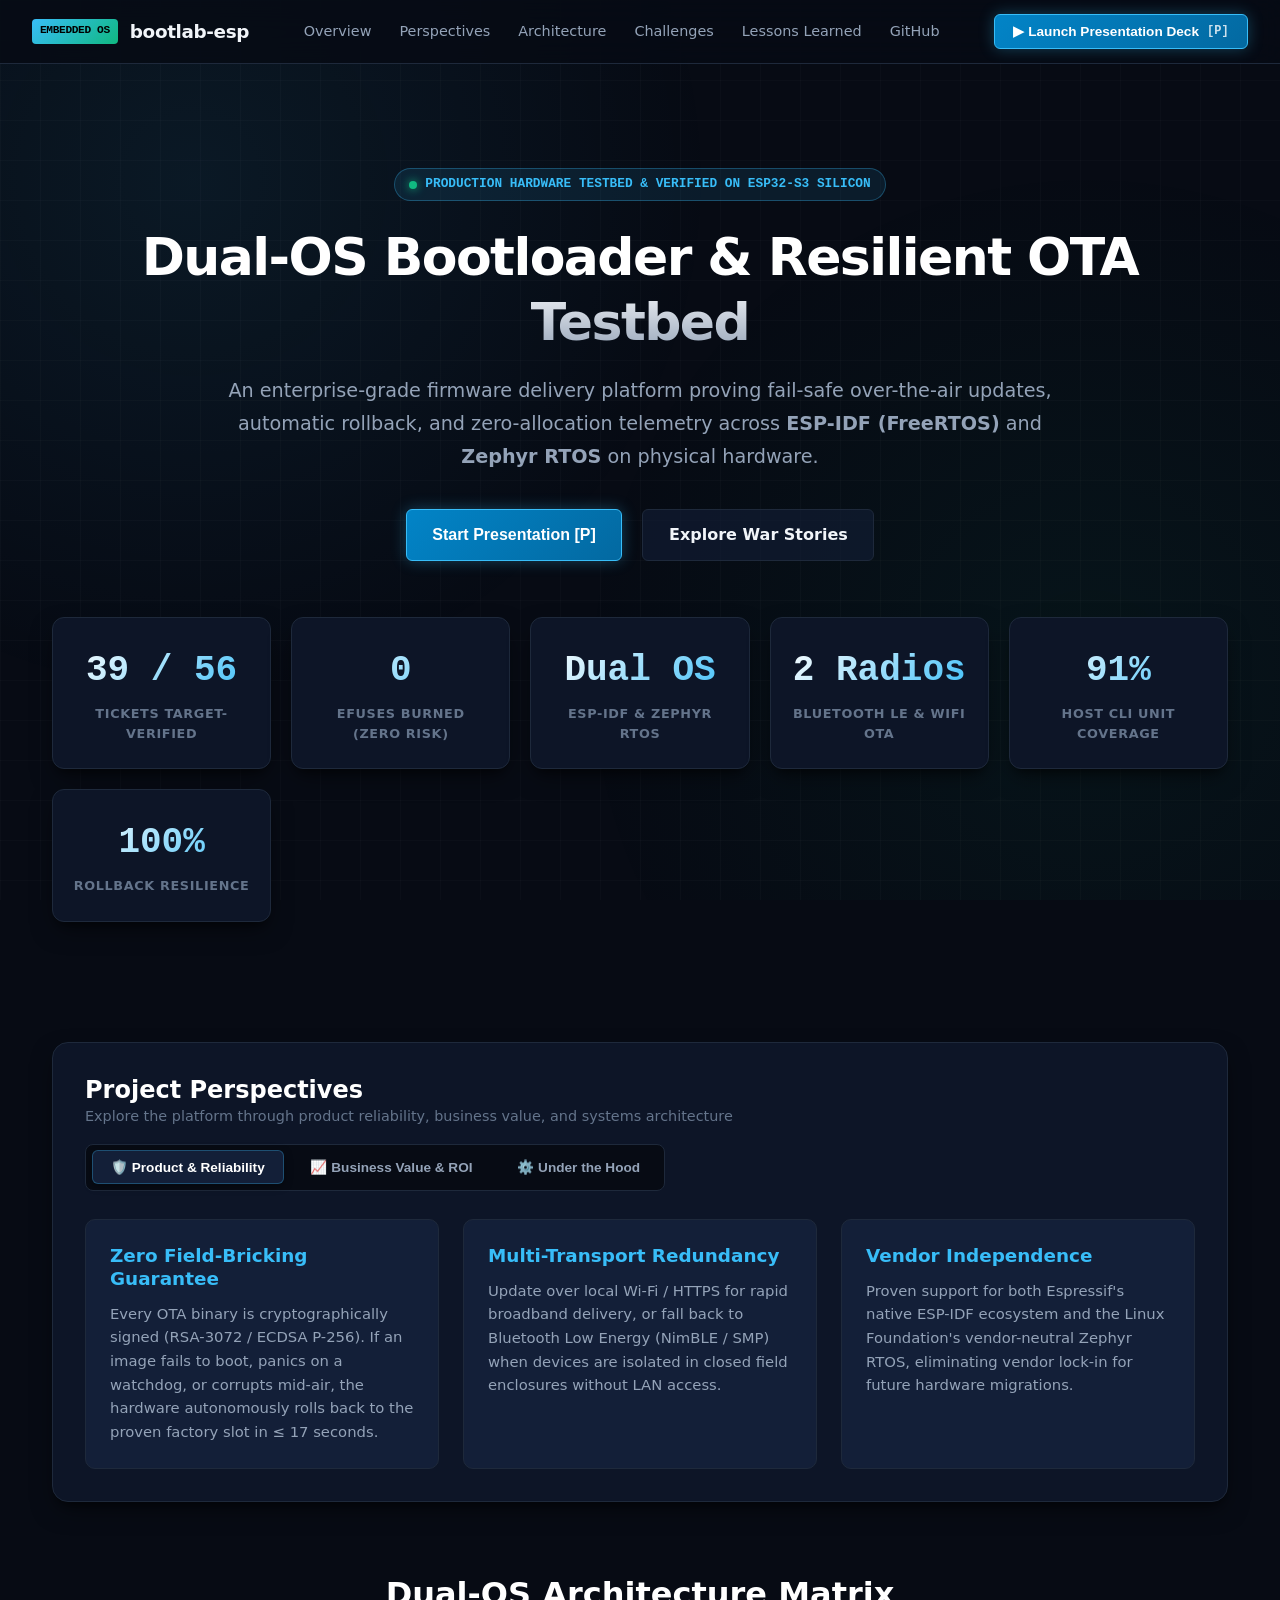
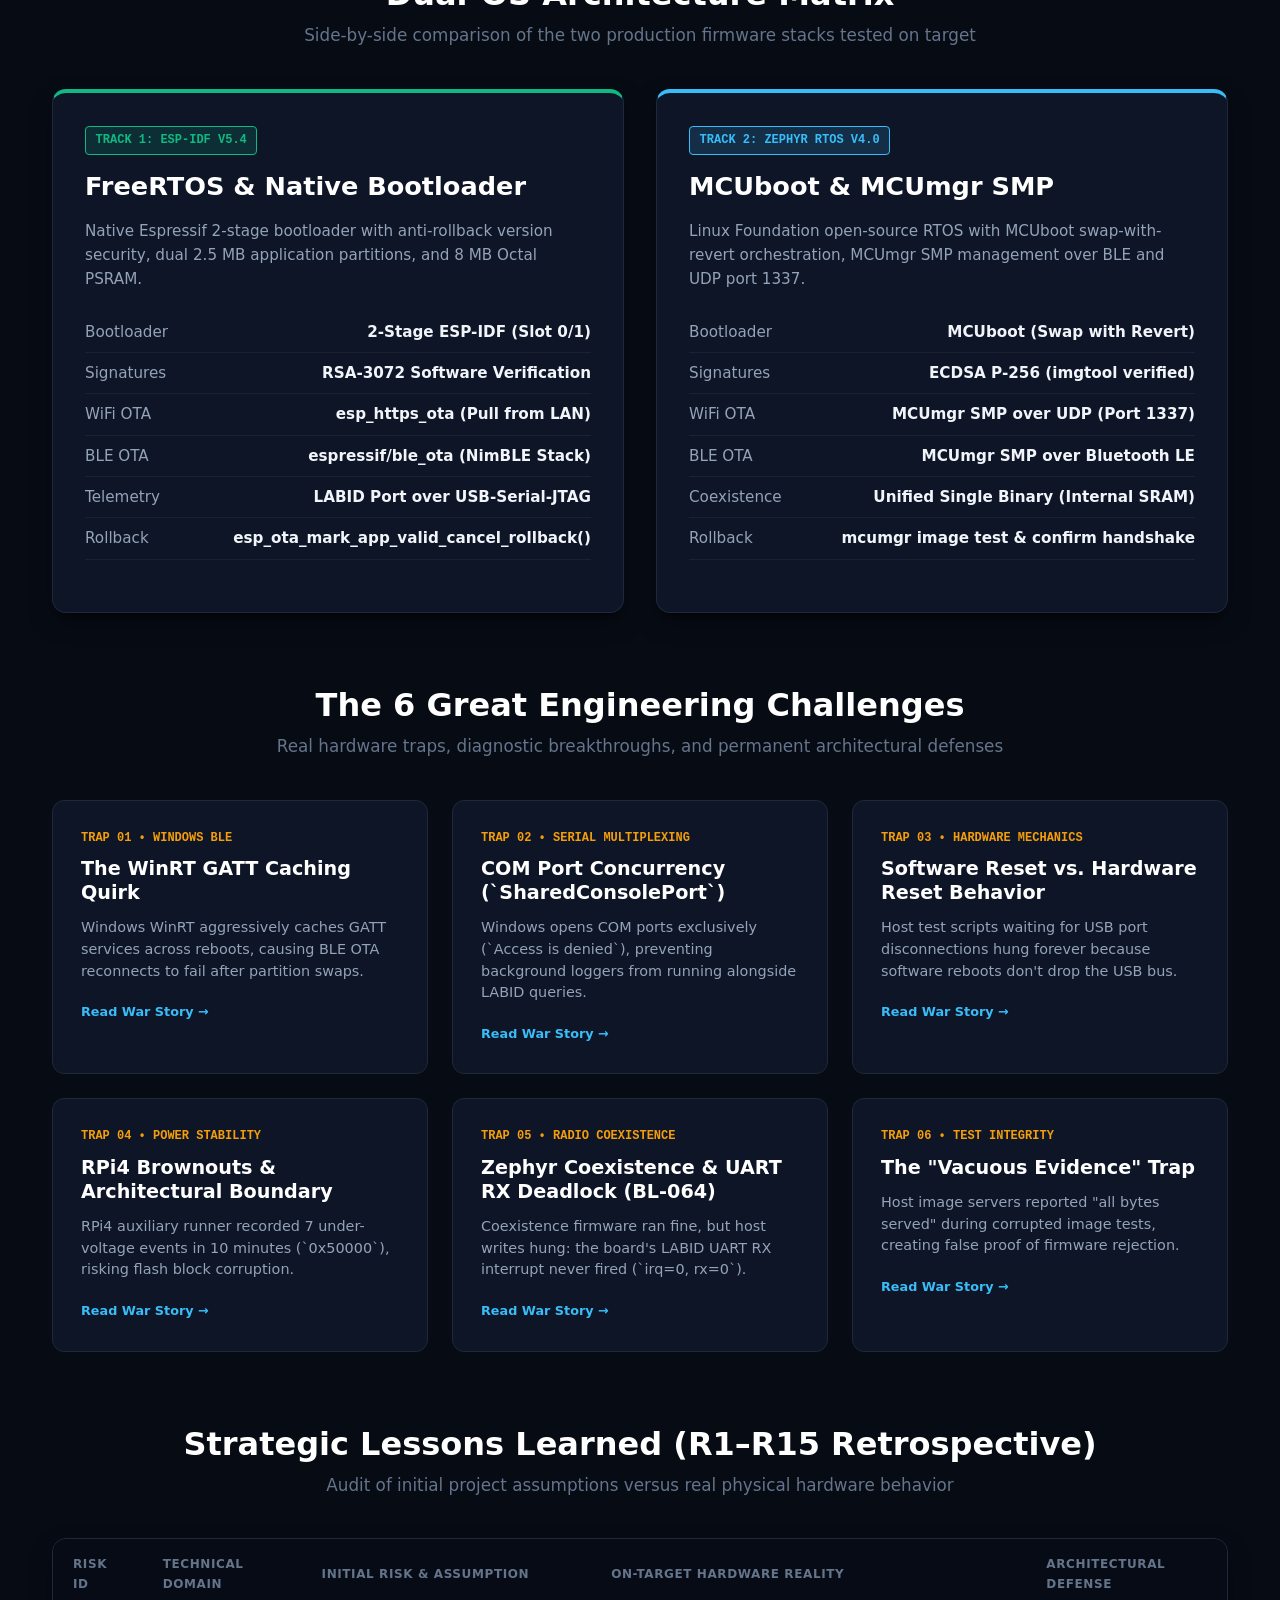
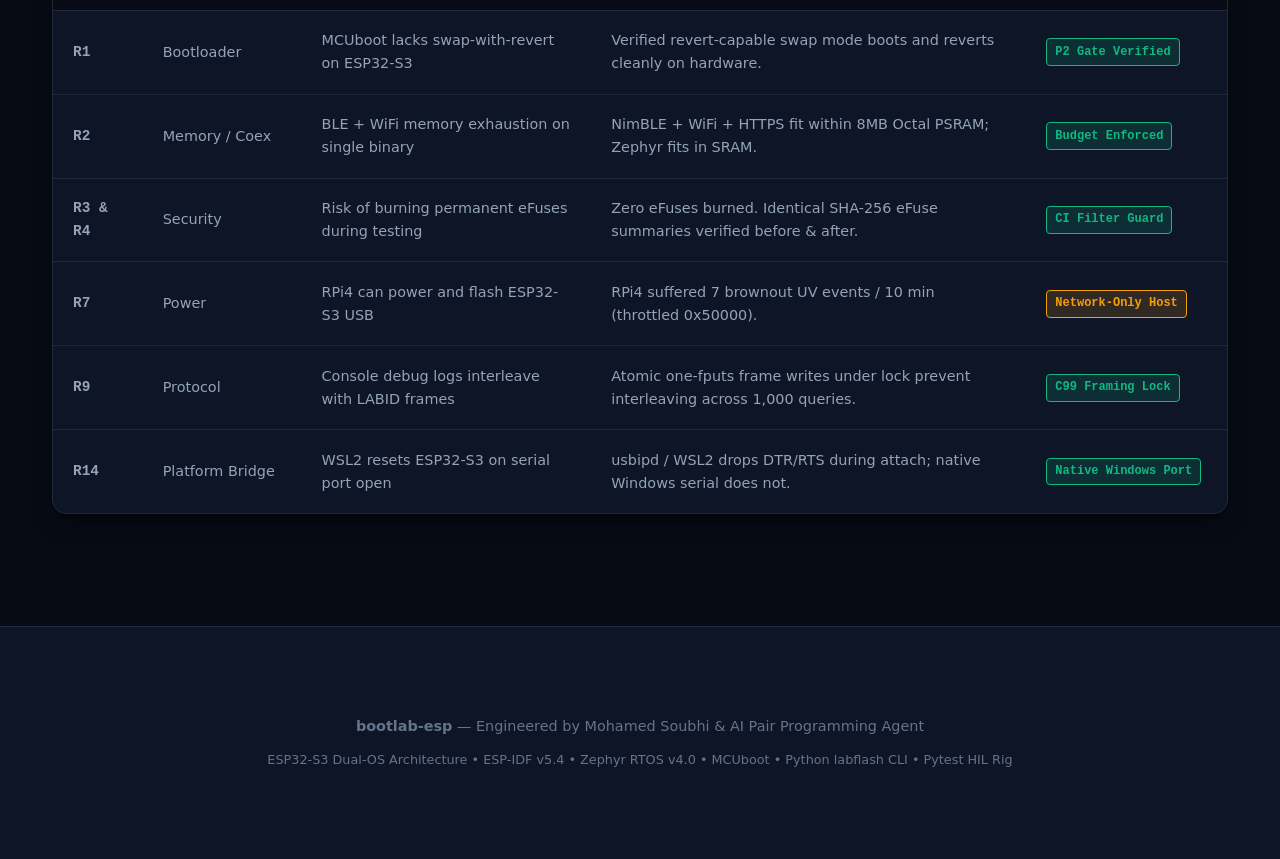
==== commit dafd44be: "style(docs): refine perspective labels to be natural and friendly" ====
--- a/docs/index.html
+++ b/docs/index.html
@@ -709,7 +709,7 @@
     <nav>
       <ul class="nav-links">
         <li><a href="#overview">Overview</a></li>
-        <li><a href="#audiences">Audience Lenses</a></li>
+        <li><a href="#perspectives">Perspectives</a></li>
         <li><a href="#architecture">Architecture</a></li>
         <li><a href="#challenges">Challenges</a></li>
         <li><a href="#lessons">Lessons Learned</a></li>
@@ -776,17 +776,17 @@
       </div>
     </section>
 
-    <!-- AUDIENCE LENSES -->
-    <section class="lens-section" id="audiences">
+    <!-- PROJECT PERSPECTIVES -->
+    <section class="lens-section" id="perspectives">
       <div class="lens-header">
         <div>
-          <h2>Audience Lenses</h2>
-          <p style="color:var(--text-subtle); font-size:0.9rem;">Tailored narratives for customers, executives, and engineering leads</p>
+          <h2>Project Perspectives</h2>
+          <p style="color:var(--text-subtle); font-size:0.9rem;">Explore the platform through product reliability, business value, and systems architecture</p>
         </div>
         <div class="lens-tabs">
-          <button class="lens-tab active" onclick="switchLens('customer')">🏢 For Customers</button>
-          <button class="lens-tab" onclick="switchLens('ceo')">👔 For CEOs & Execs</button>
-          <button class="lens-tab" onclick="switchLens('tech')">🛠️ For Tech Leads</button>
+          <button class="lens-tab active" onclick="switchLens('customer')">🛡️ Product & Reliability</button>
+          <button class="lens-tab" onclick="switchLens('ceo')">📈 Business Value & ROI</button>
+          <button class="lens-tab" onclick="switchLens('tech')">⚙️ Under the Hood</button>
         </div>
       </div>
 
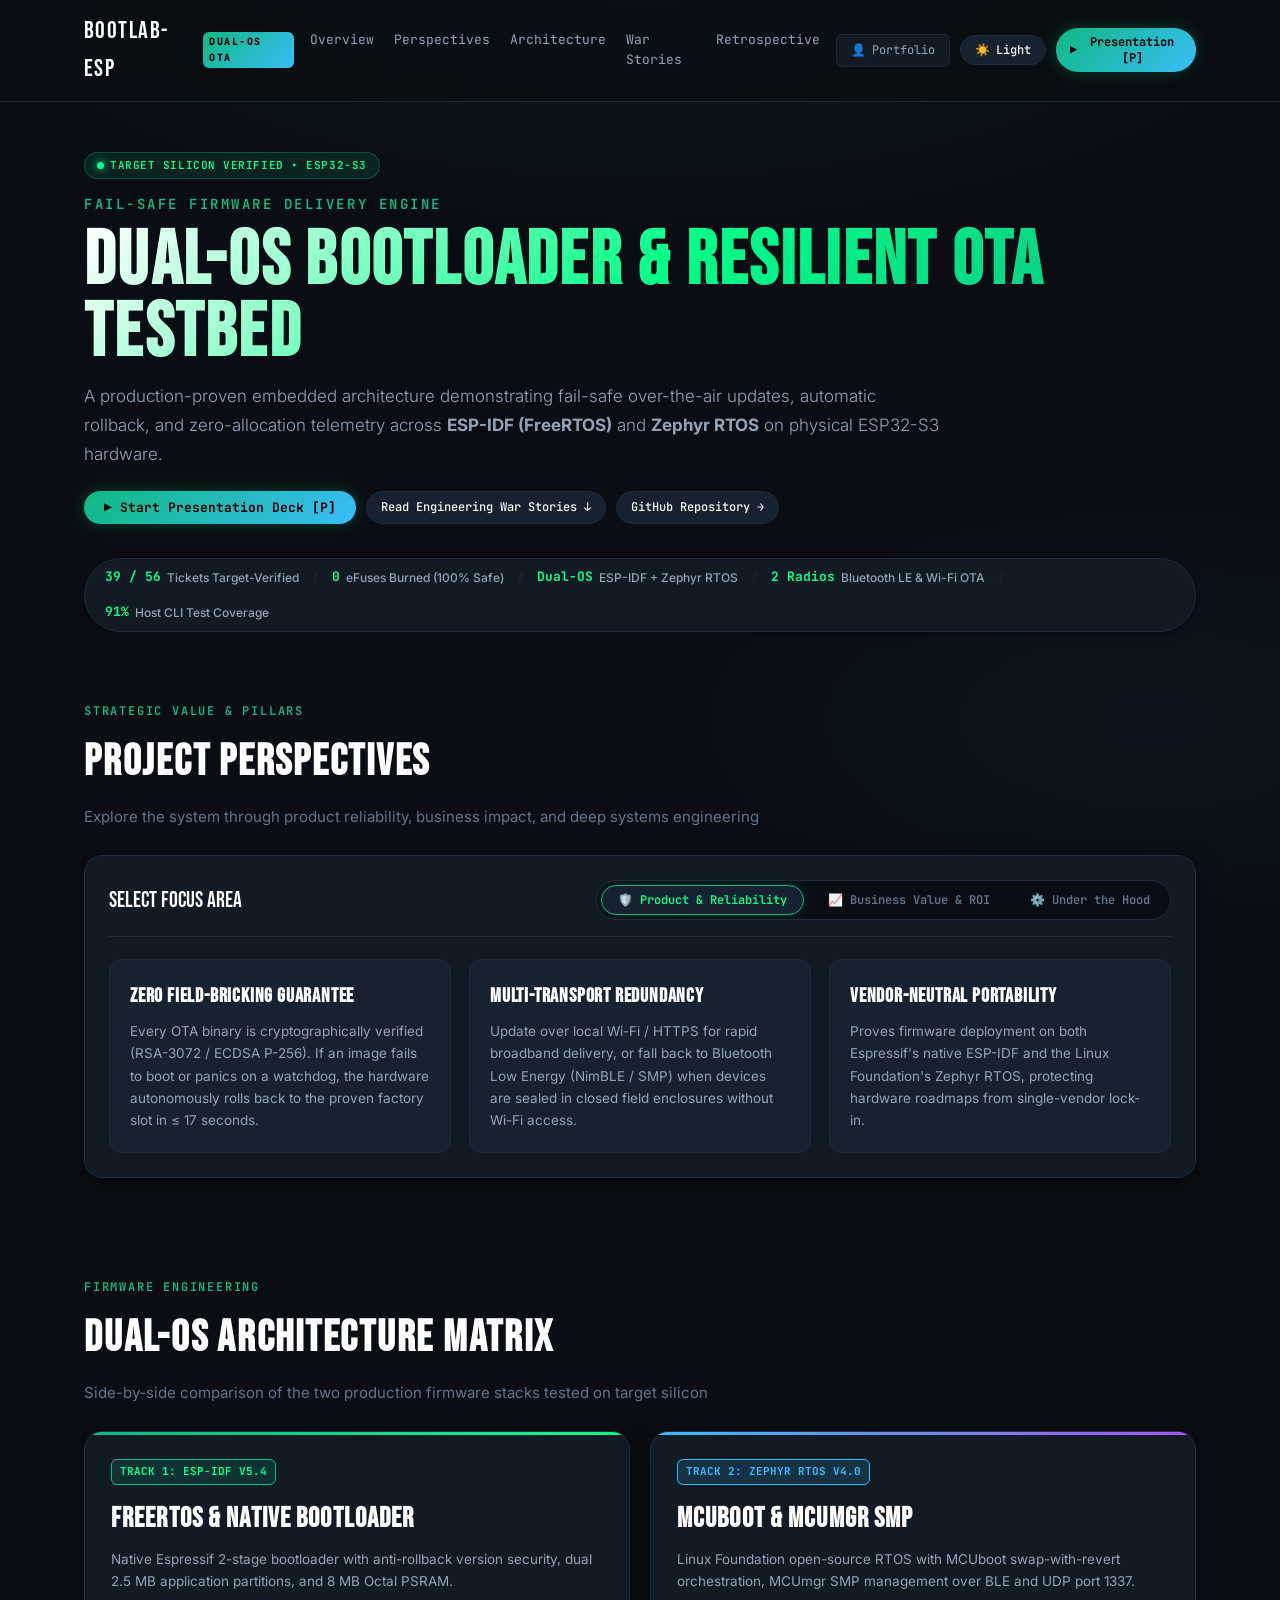
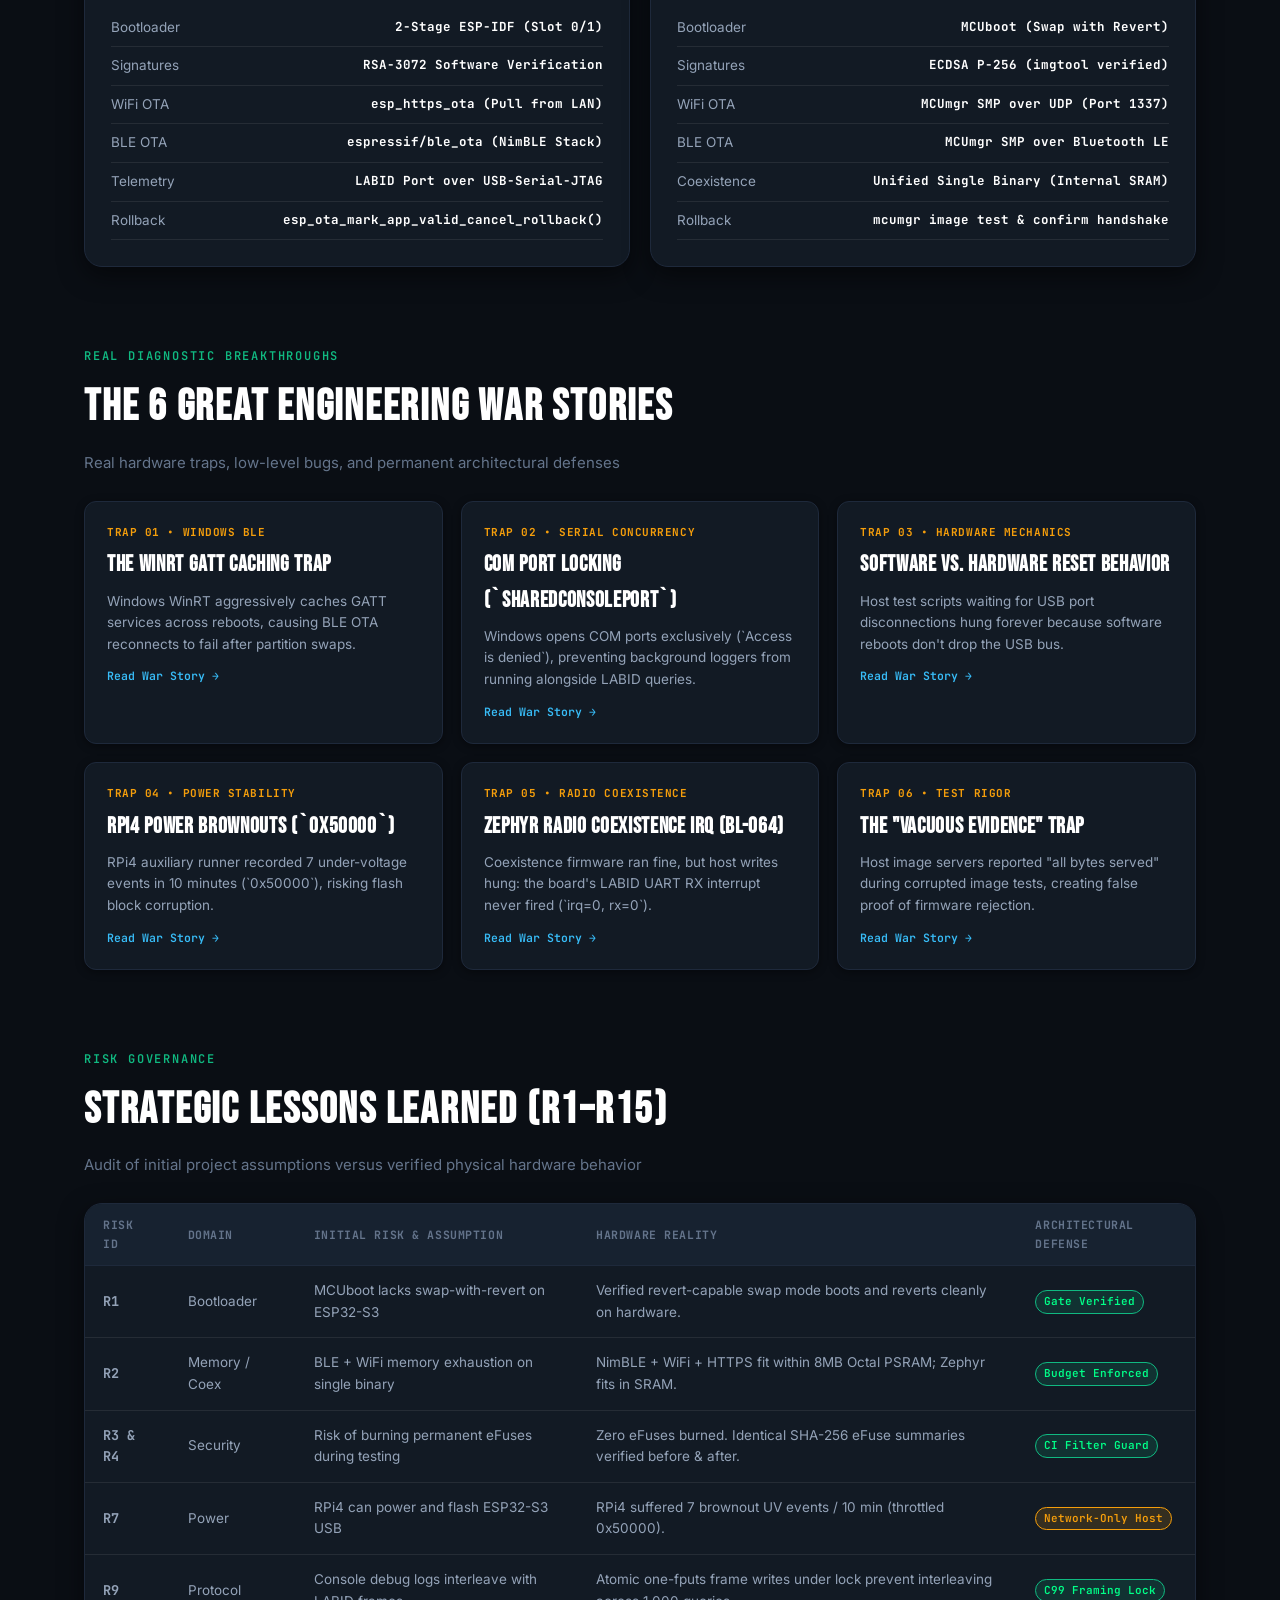
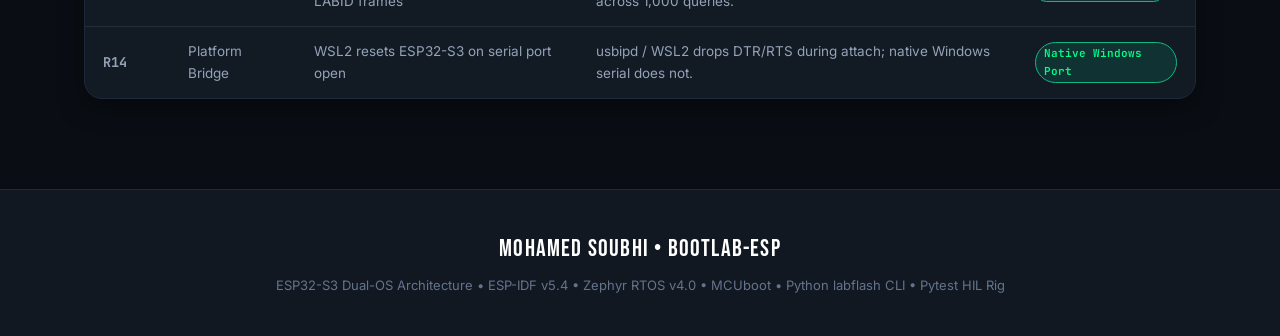
==== commit 03086ea8: "style(docs): align presentation site with mohamed-soubhi.github.io design system" ====
--- a/docs/index.html
+++ b/docs/index.html
@@ -1,528 +1,717 @@
 <!DOCTYPE html>
-<html lang="en">
+<html lang="en" data-theme="dark">
 <head>
   <meta charset="UTF-8">
   <meta name="viewport" content="width=device-width, initial-scale=1.0">
   <title>bootlab-esp — Dual-OS Embedded Bootloader & Resilient OTA Testbed</title>
   <meta name="description" content="Production-grade dual-OS (ESP-IDF + Zephyr RTOS) bootloader, fail-safe OTA engine, and automated Hardware-in-the-Loop testbed on ESP32-S3.">
+  
+  <!-- Google Fonts: Bebas Neue, Inter, JetBrains Mono -->
+  <link rel="preconnect" href="https://fonts.googleapis.com">
+  <link rel="preconnect" href="https://fonts.gstatic.com" crossorigin>
+  <link href="https://fonts.googleapis.com/css2?family=Bebas+Neue&family=Inter:wght@300;400;500;600;700;800&family=JetBrains+Mono:wght@400;500;600;700&display=swap" rel="stylesheet">
+
   <style>
+    /* ==========================================================================
+       Design Tokens & Themes — Synced with mohamed-soubhi.github.io
+       ========================================================================== */
     :root {
-      --bg-primary: #070b14;
-      --bg-surface: #0d1527;
-      --bg-card: #131f38;
-      --bg-card-hover: #1a2a4c;
-      --border-subtle: #1e293b;
-      --border-active: #38bdf8;
-      --text-main: #f1f5f9;
-      --text-muted: #94a3b8;
-      --text-subtle: #64748b;
-      --accent-cyan: #38bdf8;
-      --accent-emerald: #10b981;
-      --accent-amber: #f59e0b;
-      --accent-purple: #a855f7;
-      --accent-rose: #f43f5e;
-      --font-sans: system-ui, -apple-system, BlinkMacSystemFont, "Segoe UI", Roboto, Oxygen, Ubuntu, Cantarell, sans-serif;
-      --font-mono: ui-monospace, SFMono-Regular, Menlo, Monaco, Consolas, "Liberation Mono", monospace;
-      --shadow-glow: 0 0 25px rgba(56, 189, 248, 0.15);
-      --shadow-card: 0 10px 25px -5px rgba(0, 0, 0, 0.5), 0 8px 10px -6px rgba(0, 0, 0, 0.5);
-    }
-
-    * { box-sizing: border-box; margin: 0; padding: 0; }
-    html { scroll-behavior: smooth; font-size: 16px; }
+      /* Cyber Matrix (Dark Mode - Default) */
+      --bg-primary: #0a0e14;
+      --bg-secondary: #111822;
+      --bg-card: #121a24;
+      --bg-surface: #172230;
+      --bg-surface-hover: #1c2a3b;
+      --bg-chip: rgba(30, 41, 59, 0.5);
+
+      --text-primary: #f0fdf4;
+      --text-secondary: #94a3b8;
+      --text-muted: #64748b;
+      --text-contrast: #ffffff;
+
+      --border-color: #1e293b;
+      --border-subtle: rgba(255, 255, 255, 0.08);
+      --border-glow: rgba(16, 185, 129, 0.35);
+
+      /* Brand Accents */
+      --accent-primary: #10b981;    /* Emerald */
+      --accent-neon: #00ff88;       /* Matrix Neon */
+      --accent-cyan: #38bdf8;       /* Sky / Cyber Blue */
+      --accent-amber: #f59e0b;      /* Safety Amber */
+      --accent-violet: #a855f7;     /* Deep Violet */
+      --accent-rose: #f43f5e;       /* Rose */
+
+      --shadow-sm: 0 2px 8px rgba(0, 0, 0, 0.4);
+      --shadow-md: 0 8px 24px rgba(0, 0, 0, 0.5);
+      --shadow-lg: 0 16px 40px rgba(0, 0, 0, 0.6);
+      --shadow-glow: 0 0 25px rgba(0, 255, 136, 0.15);
+
+      --radius-sm: 6px;
+      --radius-md: 12px;
+      --radius-lg: 18px;
+      --radius-full: 9999px;
+
+      --font-heading: 'Bebas Neue', sans-serif;
+      --font-body: 'Inter', system-ui, -apple-system, sans-serif;
+      --font-mono: 'JetBrains Mono', monospace;
+
+      --transition-fast: 0.2s cubic-bezier(0.4, 0, 0.2, 1);
+      --transition-normal: 0.35s cubic-bezier(0.4, 0, 0.2, 1);
+    }
+
+    [data-theme="light"] {
+      /* Clean Slate (Light Mode) */
+      --bg-primary: #f8fafc;
+      --bg-secondary: #ffffff;
+      --bg-card: #ffffff;
+      --bg-surface: #f1f5f9;
+      --bg-surface-hover: #e2e8f0;
+      --bg-chip: #e2e8f0;
+
+      --text-primary: #0f172a;
+      --text-secondary: #475569;
+      --text-muted: #64748b;
+      --text-contrast: #0f172a;
+
+      --border-color: #cbd5e1;
+      --border-subtle: rgba(0, 0, 0, 0.08);
+      --border-glow: rgba(5, 150, 105, 0.25);
+
+      --accent-primary: #059669;
+      --accent-neon: #047857;
+      --accent-cyan: #0284c7;
+      --accent-amber: #d97706;
+      --accent-violet: #7e22ce;
+      --accent-rose: #e11d48;
+
+      --shadow-sm: 0 2px 6px rgba(15, 23, 42, 0.05);
+      --shadow-md: 0 8px 20px rgba(15, 23, 42, 0.08);
+      --shadow-lg: 0 16px 32px rgba(15, 23, 42, 0.12);
+      --shadow-glow: 0 0 20px rgba(5, 150, 105, 0.1);
+    }
+
+    /* --- Base & Reset --- */
+    *, *::before, *::after {
+      box-sizing: border-box;
+      margin: 0;
+      padding: 0;
+    }
 
     body {
       background-color: var(--bg-primary);
-      color: var(--text-main);
-      font-family: var(--font-sans);
+      color: var(--text-primary);
+      font-family: var(--font-body);
+      font-size: 15px;
       line-height: 1.6;
+      min-height: 100vh;
       overflow-x: hidden;
-      min-height: 100vh;
-    }
-
-    /* Ambient background mesh */
-    .bg-grid {
-      position: fixed;
-      inset: 0;
+      transition: background-color var(--transition-normal), color var(--transition-normal);
       background-image: 
-        radial-gradient(circle at 15% 20%, rgba(56, 189, 248, 0.08) 0%, transparent 40%),
-        radial-gradient(circle at 85% 75%, rgba(16, 185, 129, 0.06) 0%, transparent 40%),
-        linear-gradient(rgba(255, 255, 255, 0.02) 1px, transparent 1px),
-        linear-gradient(90deg, rgba(255, 255, 255, 0.02) 1px, transparent 1px);
-      background-size: 100% 100%, 100% 100%, 40px 40px, 40px 40px;
-      pointer-events: none;
-      z-index: 0;
-    }
-
-    /* Typography & Core Elements */
-    h1, h2, h3, h4 { color: #ffffff; font-weight: 700; line-height: 1.25; }
-    a { color: var(--accent-cyan); text-decoration: none; transition: all 0.2s ease; }
-    a:hover { color: #ffffff; text-decoration: underline; }
-    code, pre { font-family: var(--font-mono); }
+        radial-gradient(ellipse 80% 50% at 50% -10%, rgba(16, 185, 129, 0.08), transparent 70%),
+        radial-gradient(ellipse 60% 40% at 90% 80%, rgba(56, 189, 248, 0.04), transparent 60%);
+      background-attachment: fixed;
+    }
+
+    a {
+      color: var(--accent-cyan);
+      text-decoration: none;
+      transition: color var(--transition-fast);
+    }
+    a:hover {
+      color: var(--accent-neon);
+      text-decoration: underline;
+    }
+
+    .container {
+      width: 100%;
+      max-width: 1160px;
+      margin: 0 auto;
+      padding: 0 24px;
+    }
+
     .mono { font-family: var(--font-mono); }
 
-    /* Sticky Navigation */
-    .navbar {
+    /* --- Navigation Bar --- */
+    .site-nav {
       position: sticky;
       top: 0;
-      z-index: 50;
-      backdrop-filter: blur(16px);
-      background: rgba(7, 11, 20, 0.85);
-      border-bottom: 1px solid var(--border-subtle);
-      padding: 0.85rem 2rem;
+      z-index: 100;
+      background: rgba(10, 14, 20, 0.88);
+      backdrop-filter: blur(14px);
+      -webkit-backdrop-filter: blur(14px);
+      border-bottom: 1px solid var(--border-color);
+      padding: 12px 0;
+      transition: background-color var(--transition-normal), border-color var(--transition-normal);
+    }
+    [data-theme="light"] .site-nav {
+      background: rgba(255, 255, 255, 0.92);
+    }
+
+    .nav-wrapper {
       display: flex;
       align-items: center;
       justify-content: space-between;
-    }
-
-    .brand {
+      gap: 16px;
+    }
+
+    .brand-title {
+      font-family: var(--font-heading);
+      font-size: 24px;
+      letter-spacing: 0.06em;
+      color: var(--text-contrast);
       display: flex;
       align-items: center;
-      gap: 0.75rem;
-      font-size: 1.15rem;
+      gap: 8px;
+    }
+    .brand-badge {
+      background: linear-gradient(135deg, var(--accent-primary), var(--accent-cyan));
+      color: #000;
+      font-family: var(--font-mono);
+      font-size: 10px;
       font-weight: 800;
-      letter-spacing: -0.02em;
-    }
-
-    .brand-chip {
-      background: linear-gradient(135deg, var(--accent-cyan), var(--accent-emerald));
-      color: #000;
-      font-size: 0.7rem;
-      font-weight: 900;
-      padding: 0.2rem 0.5rem;
-      border-radius: 4px;
-      font-family: var(--font-mono);
+      padding: 2px 6px;
+      border-radius: var(--radius-sm);
     }
 
     .nav-links {
       display: flex;
-      gap: 1.75rem;
+      gap: 20px;
       list-style: none;
-      font-size: 0.9rem;
-      font-weight: 500;
-    }
-
-    .nav-links a { color: var(--text-muted); text-decoration: none; }
-    .nav-links a:hover { color: var(--accent-cyan); }
+      font-family: var(--font-mono);
+      font-size: 13px;
+    }
+    .nav-links a {
+      color: var(--text-secondary);
+      text-decoration: none;
+      transition: color var(--transition-fast);
+    }
+    .nav-links a:hover {
+      color: var(--accent-neon);
+      text-decoration: none;
+    }
 
     .nav-actions {
       display: flex;
       align-items: center;
-      gap: 1rem;
-    }
-
-    .btn {
+      gap: 10px;
+    }
+
+    .btn-pill {
       display: inline-flex;
       align-items: center;
-      gap: 0.5rem;
-      padding: 0.55rem 1.15rem;
-      border-radius: 6px;
-      font-size: 0.85rem;
-      font-weight: 600;
+      gap: 6px;
+      padding: 6px 14px;
+      border-radius: var(--radius-full);
+      background: var(--bg-surface);
+      border: 1px solid var(--border-color);
+      color: var(--text-primary);
+      font-family: var(--font-mono);
+      font-size: 12px;
+      font-weight: 500;
       cursor: pointer;
-      transition: all 0.2s cubic-bezier(0.4, 0, 0.2, 1);
-      border: 1px solid transparent;
+      transition: all var(--transition-fast);
+      user-select: none;
       text-decoration: none;
     }
-
-    .btn-primary {
-      background: linear-gradient(135deg, #0284c7, #0369a1);
-      color: #ffffff;
-      border-color: #38bdf8;
-      box-shadow: 0 0 15px rgba(56, 189, 248, 0.3);
-    }
-    .btn-primary:hover {
-      background: linear-gradient(135deg, #0369a1, #075985);
-      box-shadow: 0 0 25px rgba(56, 189, 248, 0.5);
+    .btn-pill:hover {
+      background: var(--bg-surface-hover);
+      border-color: var(--accent-primary);
+      color: var(--accent-neon);
       transform: translateY(-1px);
       text-decoration: none;
     }
-
-    .btn-outline {
-      background: rgba(19, 31, 56, 0.6);
-      color: var(--text-main);
-      border: 1px solid var(--border-subtle);
-    }
-    .btn-outline:hover {
-      border-color: var(--accent-cyan);
-      background: var(--bg-card);
-      text-decoration: none;
+    .btn-pill.primary {
+      background: linear-gradient(135deg, var(--accent-primary), var(--accent-cyan));
+      color: #000;
+      font-weight: 700;
+      border: none;
+      box-shadow: 0 0 15px rgba(0, 255, 136, 0.2);
+    }
+    .btn-pill.primary:hover {
+      box-shadow: 0 0 20px var(--accent-neon);
+      color: #000;
       transform: translateY(-1px);
     }
 
-    .container {
-      max-width: 1240px;
-      margin: 0 auto;
-      padding: 2.5rem 2rem;
+    /* --- Hero Section --- */
+    .hero-section {
+      padding: 50px 0 30px;
       position: relative;
-      z-index: 1;
-    }
-
-    /* Hero Section */
-    .hero {
-      padding: 4rem 0 3.5rem;
-      text-align: center;
-    }
-
-    .hero-badge {
+    }
+
+    .hero-eyebrow {
+      display: flex;
+      align-items: center;
+      gap: 12px;
+      flex-wrap: wrap;
+      margin-bottom: 14px;
+    }
+
+    .hero-status-pill {
       display: inline-flex;
       align-items: center;
-      gap: 0.5rem;
-      padding: 0.35rem 0.9rem;
-      background: rgba(56, 189, 248, 0.1);
-      border: 1px solid rgba(56, 189, 248, 0.3);
-      border-radius: 9999px;
-      font-size: 0.8rem;
-      color: var(--accent-cyan);
+      gap: 6px;
+      background: rgba(16, 185, 129, 0.12);
+      border: 1px solid rgba(16, 185, 129, 0.3);
+      color: var(--accent-neon);
+      padding: 4px 12px;
+      border-radius: var(--radius-full);
+      font-family: var(--font-mono);
+      font-size: 11px;
       font-weight: 600;
-      margin-bottom: 1.5rem;
-      font-family: var(--font-mono);
+      letter-spacing: 0.05em;
+      text-transform: uppercase;
     }
 
     .pulse-dot {
-      width: 8px;
-      height: 8px;
-      background: var(--accent-emerald);
+      width: 7px;
+      height: 7px;
       border-radius: 50%;
-      box-shadow: 0 0 10px var(--accent-emerald);
+      background-color: var(--accent-neon);
+      box-shadow: 0 0 8px var(--accent-neon);
       animation: pulse 2s infinite;
     }
-    @keyframes pulse { 0%, 100% { opacity: 1; transform: scale(1); } 50% { opacity: 0.4; transform: scale(0.85); } }
-
-    .hero h1 {
-      font-size: 3.25rem;
-      font-weight: 800;
-      letter-spacing: -0.03em;
-      margin-bottom: 1.25rem;
-      background: linear-gradient(180deg, #ffffff 40%, #94a3b8 100%);
+    @keyframes pulse {
+      0% { transform: scale(0.95); opacity: 0.7; }
+      50% { transform: scale(1.3); opacity: 1; }
+      100% { transform: scale(0.95); opacity: 0.7; }
+    }
+
+    .hero-title {
+      font-family: var(--font-heading);
+      font-size: clamp(48px, 6vw, 76px);
+      line-height: 0.95;
+      letter-spacing: 0.03em;
+      background: linear-gradient(135deg, var(--text-contrast) 0%, var(--accent-neon) 50%, var(--accent-primary) 100%);
       -webkit-background-clip: text;
       -webkit-text-fill-color: transparent;
-    }
-
-    .hero p {
-      font-size: 1.2rem;
+      background-clip: text;
+      text-transform: uppercase;
+      margin-bottom: 12px;
+    }
+
+    .hero-subtitle {
+      font-family: var(--font-mono);
+      color: var(--accent-primary);
+      font-size: 14px;
+      letter-spacing: 0.18em;
+      text-transform: uppercase;
+      font-weight: 600;
+      margin-bottom: 10px;
+    }
+
+    .hero-desc {
+      font-family: var(--font-body);
+      font-size: clamp(15px, 1.4vw, 17px);
+      font-weight: 300;
+      color: var(--text-secondary);
+      max-width: 860px;
+      line-height: 1.7;
+      margin-bottom: 22px;
+    }
+
+    .contact-bar {
+      display: flex;
+      flex-wrap: wrap;
+      gap: 10px;
+      margin-bottom: 24px;
+    }
+
+    .contact-item {
+      display: inline-flex;
+      align-items: center;
+      gap: 6px;
+      padding: 6px 14px;
+      background: var(--bg-card);
+      border: 1px solid var(--border-color);
+      border-radius: var(--radius-sm);
+      font-family: var(--font-mono);
+      font-size: 12px;
+      color: var(--text-secondary);
+      transition: all var(--transition-fast);
+      text-decoration: none;
+    }
+    .contact-item:hover {
+      border-color: var(--accent-primary);
+      color: var(--accent-neon);
+      background: var(--bg-surface);
+      text-decoration: none;
+    }
+
+    /* Executive Stat Strip */
+    .hero-stat-strip {
+      display: inline-flex;
+      align-items: center;
+      gap: 14px;
+      background: var(--bg-card);
+      border: 1px solid var(--border-color);
+      border-radius: var(--radius-full);
+      padding: 8px 20px;
+      margin-top: 10px;
+      flex-wrap: wrap;
+      box-shadow: var(--shadow-sm);
+    }
+    .stat-item {
+      display: inline-flex;
+      align-items: center;
+      gap: 6px;
+    }
+    .stat-highlight {
+      font-family: var(--font-mono);
+      font-weight: 700;
+      font-size: 13px;
+      color: var(--accent-neon);
+    }
+    .stat-detail {
+      font-size: 12px;
+      color: var(--text-secondary);
+      font-weight: 500;
+    }
+    .stat-sep {
+      color: var(--border-color);
+      font-size: 13px;
+      user-select: none;
+    }
+
+    /* --- Section Headers --- */
+    .section-block {
+      padding: 40px 0;
+      position: relative;
+    }
+
+    .section-eyebrow {
+      font-family: var(--font-mono);
+      font-size: 12px;
+      color: var(--accent-primary);
+      letter-spacing: 0.15em;
+      text-transform: uppercase;
+      font-weight: 600;
+      margin-bottom: 6px;
+    }
+
+    .section-heading {
+      font-family: var(--font-heading);
+      font-size: clamp(32px, 4vw, 44px);
+      letter-spacing: 0.04em;
+      color: var(--text-contrast);
+      text-transform: uppercase;
+      margin-bottom: 8px;
+    }
+
+    .section-subtext {
       color: var(--text-muted);
-      max-width: 840px;
-      margin: 0 auto 2.25rem;
-      line-height: 1.7;
-    }
-
-    .hero-cta {
-      display: flex;
-      justify-content: center;
-      gap: 1.25rem;
-      margin-bottom: 3.5rem;
-    }
-
-    /* KPI Metrics Bar */
-    .kpi-grid {
-      display: grid;
-      grid-template-columns: repeat(auto-fit, minmax(180px, 1fr));
-      gap: 1.25rem;
-      margin-bottom: 4rem;
-    }
-
-    .kpi-card {
-      background: var(--bg-surface);
-      border: 1px solid var(--border-subtle);
-      border-radius: 12px;
-      padding: 1.5rem 1.25rem;
-      text-align: center;
-      transition: all 0.25s ease;
-      box-shadow: var(--shadow-card);
-    }
-
-    .kpi-card:hover {
-      border-color: var(--accent-cyan);
-      transform: translateY(-3px);
-      box-shadow: var(--shadow-glow);
-    }
-
-    .kpi-val {
-      font-size: 2.25rem;
-      font-weight: 800;
-      font-family: var(--font-mono);
-      margin-bottom: 0.25rem;
-      background: linear-gradient(135deg, #ffffff, var(--accent-cyan));
-      -webkit-background-clip: text;
-      -webkit-text-fill-color: transparent;
-    }
-
-    .kpi-label {
-      font-size: 0.8rem;
-      font-weight: 600;
-      color: var(--text-subtle);
-      text-transform: uppercase;
-      letter-spacing: 0.05em;
-    }
-
-    /* Audience Lens Switcher */
-    .lens-section {
-      background: var(--bg-surface);
-      border: 1px solid var(--border-subtle);
-      border-radius: 16px;
-      padding: 2rem;
-      margin-bottom: 4.5rem;
-      box-shadow: var(--shadow-card);
-    }
-
-    .lens-header {
+      font-size: 15px;
+      margin-bottom: 26px;
+    }
+
+    /* --- Perspectives Card Switcher --- */
+    .perspectives-card {
+      background: var(--bg-card);
+      border: 1px solid var(--border-color);
+      border-radius: var(--radius-lg);
+      padding: 24px;
+      box-shadow: var(--shadow-md);
+      margin-bottom: 20px;
+    }
+
+    .perspectives-header {
       display: flex;
       justify-content: space-between;
       align-items: center;
-      margin-bottom: 1.75rem;
       flex-wrap: wrap;
-      gap: 1rem;
-    }
-
-    .lens-header h2 { font-size: 1.5rem; }
-
-    .lens-tabs {
+      gap: 16px;
+      margin-bottom: 22px;
+      padding-bottom: 16px;
+      border-bottom: 1px solid var(--border-subtle);
+    }
+
+    .tab-pills {
       display: flex;
-      gap: 0.5rem;
+      gap: 8px;
       background: var(--bg-primary);
-      padding: 0.35rem;
-      border-radius: 8px;
-      border: 1px solid var(--border-subtle);
-    }
-
-    .lens-tab {
-      padding: 0.5rem 1.15rem;
-      border-radius: 6px;
+      padding: 4px;
+      border-radius: var(--radius-full);
+      border: 1px solid var(--border-color);
+    }
+
+    .tab-btn {
+      padding: 6px 16px;
+      border-radius: var(--radius-full);
       border: none;
       background: transparent;
       color: var(--text-muted);
+      font-family: var(--font-mono);
+      font-size: 12px;
       font-weight: 600;
-      font-size: 0.85rem;
       cursor: pointer;
-      transition: all 0.2s;
-    }
-
-    .lens-tab.active {
-      background: var(--bg-card);
-      color: #ffffff;
-      box-shadow: 0 2px 8px rgba(0, 0, 0, 0.4);
-      border: 1px solid rgba(56, 189, 248, 0.3);
-    }
-
-    .lens-content {
+      transition: all var(--transition-fast);
+    }
+    .tab-btn.active {
+      background: var(--bg-surface);
+      color: var(--accent-neon);
+      border: 1px solid var(--accent-primary);
+      box-shadow: 0 0 10px rgba(0, 255, 136, 0.15);
+    }
+
+    .perspective-pane {
       display: none;
       animation: fadeIn 0.3s ease;
     }
-    .lens-content.active { display: block; }
-    @keyframes fadeIn { from { opacity: 0; transform: translateY(5px); } to { opacity: 1; transform: translateY(0); } }
-
-    .lens-grid {
+    .perspective-pane.active { display: block; }
+    @keyframes fadeIn { from { opacity: 0; transform: translateY(4px); } to { opacity: 1; transform: translateY(0); } }
+
+    .perspective-grid {
       display: grid;
-      grid-template-columns: repeat(auto-fit, minmax(280px, 1fr));
-      gap: 1.5rem;
-    }
-
-    .lens-box {
-      background: var(--bg-card);
-      border: 1px solid var(--border-subtle);
-      border-radius: 10px;
-      padding: 1.5rem;
-    }
-    .lens-box h3 {
-      font-size: 1.15rem;
-      margin-bottom: 0.75rem;
+      grid-template-columns: repeat(auto-fit, minmax(290px, 1fr));
+      gap: 18px;
+    }
+
+    .perspective-box {
+      background: var(--bg-surface);
+      border: 1px solid var(--border-color);
+      border-radius: var(--radius-md);
+      padding: 20px;
+      transition: all var(--transition-fast);
+    }
+    .perspective-box:hover {
+      border-color: var(--accent-primary);
+      transform: translateY(-2px);
+      box-shadow: var(--shadow-sm);
+    }
+    .perspective-box h4 {
+      font-family: var(--font-heading);
+      font-size: 20px;
+      letter-spacing: 0.04em;
+      color: var(--text-contrast);
+      margin-bottom: 8px;
       display: flex;
       align-items: center;
-      gap: 0.5rem;
-      color: var(--accent-cyan);
-    }
-    .lens-box p { font-size: 0.925rem; color: var(--text-muted); line-height: 1.6; }
-
-    /* Architecture Dual-OS Matrix */
-    .section-title {
-      font-size: 2rem;
-      margin-bottom: 0.5rem;
-      text-align: center;
-    }
-    .section-subtitle {
-      text-align: center;
-      color: var(--text-subtle);
-      margin-bottom: 2.5rem;
-      font-size: 1.05rem;
-    }
-
+      gap: 8px;
+    }
+    .perspective-box p {
+      font-size: 13.5px;
+      color: var(--text-secondary);
+      line-height: 1.65;
+    }
+
+    /* --- Architecture Grid --- */
     .arch-grid {
       display: grid;
       grid-template-columns: 1fr 1fr;
-      gap: 2rem;
-      margin-bottom: 4.5rem;
-    }
-    @media (max-width: 860px) { .arch-grid { grid-template-columns: 1fr; } }
-
-    .arch-card {
-      background: var(--bg-surface);
-      border: 1px solid var(--border-subtle);
-      border-radius: 14px;
-      padding: 2rem;
+      gap: 20px;
+      margin-top: 10px;
+    }
+    @media (max-width: 820px) { .arch-grid { grid-template-columns: 1fr; } }
+
+    .arch-box {
+      background: var(--bg-card);
+      border: 1px solid var(--border-color);
+      border-radius: var(--radius-lg);
+      padding: 26px;
+      box-shadow: var(--shadow-md);
       position: relative;
       overflow: hidden;
-      box-shadow: var(--shadow-card);
-    }
-
-    .arch-card.idf { border-top: 4px solid var(--accent-emerald); }
-    .arch-card.zephyr { border-top: 4px solid var(--accent-cyan); }
-
-    .arch-badge {
+    }
+    .arch-box::before {
+      content: '';
+      position: absolute;
+      top: 0;
+      left: 0;
+      right: 0;
+      height: 3px;
+    }
+    .arch-box.idf::before { background: linear-gradient(90deg, var(--accent-primary), var(--accent-neon)); }
+    .arch-box.zephyr::before { background: linear-gradient(90deg, var(--accent-cyan), var(--accent-violet)); }
+
+    .arch-chip {
       display: inline-block;
-      font-size: 0.75rem;
+      font-family: var(--font-mono);
+      font-size: 11px;
       font-weight: 700;
-      font-family: var(--font-mono);
+      padding: 3px 8px;
+      border-radius: var(--radius-sm);
+      margin-bottom: 12px;
       text-transform: uppercase;
-      padding: 0.25rem 0.6rem;
-      border-radius: 4px;
-      margin-bottom: 1rem;
-    }
-    .arch-card.idf .arch-badge { background: rgba(16, 185, 129, 0.15); color: var(--accent-emerald); border: 1px solid var(--accent-emerald); }
-    .arch-card.zephyr .arch-badge { background: rgba(56, 189, 248, 0.15); color: var(--accent-cyan); border: 1px solid var(--accent-cyan); }
-
-    .arch-card h3 { font-size: 1.6rem; margin-bottom: 1rem; }
-    .arch-list { list-style: none; margin: 1.25rem 0; }
-    .arch-list li {
-      padding: 0.5rem 0;
-      border-bottom: 1px solid rgba(255, 255, 255, 0.05);
-      font-size: 0.95rem;
-      color: var(--text-muted);
+    }
+    .arch-box.idf .arch-chip { background: rgba(16, 185, 129, 0.15); color: var(--accent-neon); border: 1px solid var(--accent-primary); }
+    .arch-box.zephyr .arch-chip { background: rgba(56, 189, 248, 0.15); color: var(--accent-cyan); border: 1px solid var(--accent-cyan); }
+
+    .arch-title {
+      font-family: var(--font-heading);
+      font-size: 28px;
+      letter-spacing: 0.04em;
+      color: var(--text-contrast);
+      margin-bottom: 8px;
+    }
+
+    .feature-list {
+      list-style: none;
+      margin-top: 16px;
+    }
+    .feature-list li {
+      padding: 8px 0;
+      border-bottom: 1px solid var(--border-subtle);
+      font-size: 13.5px;
       display: flex;
       justify-content: space-between;
-    }
-    .arch-list li strong { color: var(--text-main); }
-
-    /* The 6 Engineering Challenges */
+      color: var(--text-secondary);
+    }
+    .feature-list li strong {
+      color: var(--text-contrast);
+      font-family: var(--font-mono);
+      font-size: 12.5px;
+    }
+
+    /* --- 6 Challenges (War Stories) --- */
     .challenges-grid {
       display: grid;
-      grid-template-columns: repeat(auto-fit, minmax(340px, 1fr));
-      gap: 1.5rem;
-      margin-bottom: 4.5rem;
+      grid-template-columns: repeat(auto-fit, minmax(320px, 1fr));
+      gap: 18px;
+      margin-top: 10px;
     }
 
     .challenge-card {
+      background: var(--bg-card);
+      border: 1px solid var(--border-color);
+      border-radius: var(--radius-md);
+      padding: 22px;
+      cursor: pointer;
+      transition: all var(--transition-fast);
+      box-shadow: var(--shadow-sm);
+    }
+    .challenge-card:hover {
+      border-color: var(--accent-primary);
+      transform: translateY(-2px);
+      box-shadow: var(--shadow-glow);
+    }
+    .challenge-card.expanded {
+      border-color: var(--accent-neon);
       background: var(--bg-surface);
-      border: 1px solid var(--border-subtle);
-      border-radius: 12px;
-      padding: 1.75rem;
-      transition: all 0.25s ease;
-      cursor: pointer;
-      position: relative;
-    }
-
-    .challenge-card:hover {
-      border-color: var(--accent-cyan);
-      transform: translateY(-3px);
-      box-shadow: var(--shadow-glow);
-    }
-
-    .challenge-tag {
+    }
+
+    .card-trap-tag {
       font-family: var(--font-mono);
-      font-size: 0.75rem;
+      font-size: 11px;
       font-weight: 700;
       color: var(--accent-amber);
-      margin-bottom: 0.6rem;
+      margin-bottom: 6px;
       display: block;
-    }
-
-    .challenge-card h3 {
-      font-size: 1.2rem;
-      margin-bottom: 0.75rem;
-    }
-
-    .challenge-summary {
-      font-size: 0.9rem;
-      color: var(--text-muted);
-      margin-bottom: 1rem;
-      line-height: 1.5;
-    }
-
-    .challenge-details {
-      display: none;
-      border-top: 1px solid var(--border-subtle);
-      padding-top: 1rem;
-      margin-top: 1rem;
-      font-size: 0.875rem;
-      color: var(--text-subtle);
-    }
-    .challenge-card.expanded .challenge-details { display: block; }
-    .challenge-card.expanded { border-color: var(--accent-cyan); background: var(--bg-card); }
-
-    .toggle-text {
-      font-size: 0.8rem;
+      letter-spacing: 0.05em;
+    }
+
+    .card-title {
+      font-family: var(--font-heading);
+      font-size: 22px;
+      letter-spacing: 0.03em;
+      color: var(--text-contrast);
+      margin-bottom: 8px;
+    }
+
+    .card-snippet {
+      font-size: 13.5px;
+      color: var(--text-secondary);
+      line-height: 1.6;
+      margin-bottom: 12px;
+    }
+
+    .expand-cta {
+      font-family: var(--font-mono);
+      font-size: 11.5px;
       font-weight: 600;
       color: var(--accent-cyan);
-      display: inline-flex;
+      display: flex;
       align-items: center;
-      gap: 0.35rem;
-    }
-
-    /* Lessons Learned Table */
-    .table-container {
-      background: var(--bg-surface);
-      border: 1px solid var(--border-subtle);
-      border-radius: 14px;
+      gap: 4px;
+    }
+
+    .card-deepdive {
+      display: none;
+      border-top: 1px solid var(--border-color);
+      padding-top: 14px;
+      margin-top: 14px;
+      font-size: 13px;
+      color: var(--text-secondary);
+      line-height: 1.65;
+    }
+    .challenge-card.expanded .card-deepdive { display: block; }
+    .card-deepdive strong { color: var(--accent-primary); }
+
+    /* --- Retrospective Table --- */
+    .table-shell {
+      background: var(--bg-card);
+      border: 1px solid var(--border-color);
+      border-radius: var(--radius-lg);
       overflow-x: auto;
-      margin-bottom: 4.5rem;
-      box-shadow: var(--shadow-card);
+      box-shadow: var(--shadow-md);
+      margin-top: 10px;
     }
 
     table {
       width: 100%;
       border-collapse: collapse;
       text-align: left;
-      font-size: 0.9rem;
+      font-size: 13.5px;
     }
 
     th {
-      background: rgba(7, 11, 20, 0.9);
-      padding: 1rem 1.25rem;
+      background: var(--bg-surface);
+      padding: 12px 18px;
+      font-family: var(--font-mono);
+      font-size: 11.5px;
       font-weight: 700;
+      color: var(--text-muted);
+      letter-spacing: 0.05em;
+      border-bottom: 1px solid var(--border-color);
       text-transform: uppercase;
-      font-size: 0.75rem;
+    }
+
+    td {
+      padding: 14px 18px;
+      border-bottom: 1px solid var(--border-subtle);
+      color: var(--text-secondary);
+    }
+    tr:last-child td { border-bottom: none; }
+    tr:hover td { background: var(--bg-surface-hover); }
+
+    .tag-pill {
+      display: inline-block;
+      padding: 2px 8px;
+      border-radius: var(--radius-full);
+      font-family: var(--font-mono);
+      font-size: 11px;
+      font-weight: 600;
+    }
+    .tag-pass { background: rgba(16, 185, 129, 0.15); color: var(--accent-neon); border: 1px solid var(--accent-primary); }
+    .tag-warn { background: rgba(245, 158, 11, 0.15); color: var(--accent-amber); border: 1px solid var(--accent-amber); }
+
+    /* --- Footer --- */
+    footer {
+      border-top: 1px solid var(--border-color);
+      padding: 40px 0;
+      margin-top: 50px;
+      text-align: center;
+      background: var(--bg-secondary);
+    }
+    .footer-brand {
+      font-family: var(--font-heading);
+      font-size: 24px;
       letter-spacing: 0.05em;
-      color: var(--text-subtle);
-      border-bottom: 1px solid var(--border-subtle);
-    }
-
-    td {
-      padding: 1.15rem 1.25rem;
-      border-bottom: 1px solid var(--border-subtle);
+      color: var(--text-contrast);
+      margin-bottom: 6px;
+    }
+    .footer-note {
+      font-size: 13px;
       color: var(--text-muted);
     }
 
-    tr:last-child td { border-bottom: none; }
-    tr:hover td { background: rgba(255, 255, 255, 0.02); }
-
-    .badge-status {
-      display: inline-block;
-      padding: 0.2rem 0.5rem;
-      border-radius: 4px;
-      font-size: 0.75rem;
-      font-family: var(--font-mono);
-      font-weight: 700;
-    }
-    .badge-pass { background: rgba(16, 185, 129, 0.15); color: var(--accent-emerald); border: 1px solid var(--accent-emerald); }
-    .badge-warn { background: rgba(245, 158, 11, 0.15); color: var(--accent-amber); border: 1px solid var(--accent-amber); }
-
-    /* Footer */
-    footer {
-      border-top: 1px solid var(--border-subtle);
-      padding: 3rem 0;
-      background: var(--bg-surface);
-      text-align: center;
-      font-size: 0.9rem;
-      color: var(--text-subtle);
-    }
-
-    /* ===================================================================== */
-    /* FULLSCREEN PRESENTATION DECK MODE                                     */
-    /* ===================================================================== */
+    /* =========================================================================
+       Fullscreen Presentation Deck (Overlay Engine)
+       ========================================================================= */
     #deck-overlay {
       position: fixed;
       inset: 0;
       background: var(--bg-primary);
-      z-index: 100;
+      z-index: 1000;
       display: none;
       flex-direction: column;
       height: 100vh;
@@ -532,69 +721,42 @@
     #deck-overlay.active { display: flex; }
 
     .deck-topbar {
-      padding: 0.75rem 2rem;
+      padding: 10px 24px;
       display: flex;
       justify-content: space-between;
       align-items: center;
-      background: rgba(13, 21, 39, 0.9);
-      border-bottom: 1px solid var(--border-subtle);
-    }
-
-    .deck-title {
-      font-size: 0.95rem;
-      font-weight: 700;
-      font-family: var(--font-mono);
-      color: var(--accent-cyan);
-    }
-
-    .deck-controls {
-      display: flex;
-      align-items: center;
-      gap: 0.75rem;
-    }
-
-    .deck-btn {
-      background: var(--bg-card);
-      border: 1px solid var(--border-subtle);
-      color: var(--text-main);
-      padding: 0.4rem 0.85rem;
-      border-radius: 6px;
-      font-size: 0.8rem;
-      font-weight: 600;
-      cursor: pointer;
-      transition: all 0.2s;
-    }
-    .deck-btn:hover {
-      border-color: var(--accent-cyan);
-      background: var(--bg-card-hover);
-    }
-    .deck-btn.active {
-      background: var(--accent-cyan);
-      color: #000;
-      border-color: var(--accent-cyan);
-    }
-
-    .deck-slide-container {
+      background: var(--bg-secondary);
+      border-bottom: 1px solid var(--border-color);
+    }
+
+    .deck-brand {
+      font-family: var(--font-heading);
+      font-size: 20px;
+      letter-spacing: 0.06em;
+      color: var(--accent-neon);
+    }
+
+    .deck-body {
       flex: 1;
-      position: relative;
-      overflow: hidden;
       display: flex;
       align-items: center;
       justify-content: center;
-      padding: 2.5rem 4rem;
+      position: relative;
+      padding: 30px 40px;
+      overflow: hidden;
     }
 
     .slide {
       position: absolute;
       width: 90%;
-      max-width: 1100px;
+      max-width: 1040px;
       opacity: 0;
       visibility: hidden;
-      transform: translateY(20px);
-      transition: all 0.35s cubic-bezier(0.4, 0, 0.2, 1);
+      transform: translateY(18px);
+      transition: all 0.3s cubic-bezier(0.4, 0, 0.2, 1);
       display: flex;
       flex-direction: column;
-      gap: 1.25rem;
+      gap: 16px;
     }
     .slide.current {
       opacity: 1;
@@ -605,92 +767,106 @@
 
     .slide-badge {
       align-self: flex-start;
-      padding: 0.25rem 0.75rem;
-      border-radius: 4px;
-      font-size: 0.8rem;
+      font-family: var(--font-mono);
+      font-size: 11px;
       font-weight: 700;
-      font-family: var(--font-mono);
+      padding: 3px 10px;
+      border-radius: var(--radius-full);
+      background: rgba(16, 185, 129, 0.15);
+      color: var(--accent-neon);
+      border: 1px solid var(--accent-primary);
       text-transform: uppercase;
-      background: rgba(56, 189, 248, 0.15);
-      color: var(--accent-cyan);
-      border: 1px solid var(--accent-cyan);
-    }
-
-    .slide h2 {
-      font-size: 2.5rem;
-      letter-spacing: -0.02em;
-    }
-
-    .slide-body {
-      font-size: 1.2rem;
+    }
+
+    .slide-title {
+      font-family: var(--font-heading);
+      font-size: clamp(38px, 5vw, 60px);
+      line-height: 1;
+      letter-spacing: 0.03em;
+      color: var(--text-contrast);
+    }
+
+    .slide-summary {
+      font-size: 16px;
+      color: var(--text-secondary);
       line-height: 1.7;
-      color: var(--text-muted);
-    }
-
-    .slide-grid {
+    }
+
+    .slide-cards-grid {
       display: grid;
       grid-template-columns: 1fr 1fr;
-      gap: 1.5rem;
-      margin-top: 1rem;
-    }
-
-    .slide-box {
-      background: var(--bg-surface);
-      border: 1px solid var(--border-subtle);
-      border-radius: 10px;
-      padding: 1.5rem;
-    }
-    .slide-box h3 { font-size: 1.15rem; margin-bottom: 0.5rem; color: #ffffff; }
-    .slide-box p { font-size: 0.95rem; color: var(--text-muted); }
-
-    /* Speaker Notes Drawer */
-    .speaker-notes {
+      gap: 16px;
+      margin-top: 10px;
+    }
+    @media (max-width: 760px) { .slide-cards-grid { grid-template-columns: 1fr; } }
+
+    .slide-subcard {
+      background: var(--bg-card);
+      border: 1px solid var(--border-color);
+      border-radius: var(--radius-md);
+      padding: 20px;
+    }
+    .slide-subcard h5 {
+      font-family: var(--font-heading);
+      font-size: 20px;
+      letter-spacing: 0.04em;
+      color: var(--text-contrast);
+      margin-bottom: 6px;
+    }
+    .slide-subcard p {
+      font-size: 13.5px;
+      color: var(--text-secondary);
+      line-height: 1.6;
+    }
+
+    /* Notes Drawer */
+    .speaker-drawer {
       position: absolute;
-      bottom: 60px;
+      bottom: 64px;
       left: 50%;
       transform: translateX(-50%);
       width: 85%;
-      max-width: 960px;
-      background: #111827;
+      max-width: 900px;
+      background: #111822;
       border: 1px solid var(--accent-amber);
-      border-radius: 8px;
-      padding: 1rem 1.5rem;
-      box-shadow: 0 10px 30px rgba(0, 0, 0, 0.8);
-      font-size: 0.9rem;
-      color: #fcd34d;
+      border-radius: var(--radius-md);
+      padding: 14px 20px;
+      box-shadow: 0 12px 36px rgba(0, 0, 0, 0.9);
+      font-size: 13px;
+      color: #fde68a;
       display: none;
-      z-index: 30;
-    }
-    .speaker-notes.visible { display: block; }
-    .speaker-notes strong { color: #ffffff; display: block; margin-bottom: 0.25rem; }
+      z-index: 50;
+    }
+    .speaker-drawer.visible { display: block; }
+    .speaker-drawer strong { color: #ffffff; display: block; margin-bottom: 4px; font-family: var(--font-mono); }
 
     .deck-bottombar {
-      padding: 0.75rem 2rem;
+      padding: 10px 24px;
       display: flex;
       justify-content: space-between;
       align-items: center;
-      background: rgba(13, 21, 39, 0.9);
-      border-top: 1px solid var(--border-subtle);
+      background: var(--bg-secondary);
+      border-top: 1px solid var(--border-color);
     }
 
     .slide-counter {
       font-family: var(--font-mono);
-      font-size: 0.85rem;
-      color: var(--text-subtle);
-    }
-
-    .deck-progress-track {
+      font-size: 12px;
+      color: var(--text-muted);
+    }
+
+    .progress-bar-track {
       flex: 1;
       max-width: 300px;
       height: 4px;
-      background: var(--border-subtle);
-      border-radius: 999px;
+      background: var(--border-color);
+      border-radius: var(--radius-full);
       overflow: hidden;
-      margin: 0 1.5rem;
-    }
-    .deck-progress-fill {
+      margin: 0 20px;
+    }
+    .progress-bar-fill {
       height: 100%;
-      background: linear-gradient(90deg, var(--accent-cyan), var(--accent-emerald));
+      background: linear-gradient(90deg, var(--accent-primary), var(--accent-neon));
       width: 0%;
       transition: width 0.3s ease;
     }
@@ -698,167 +874,189 @@
 </head>
 <body>
 
-  <div class="bg-grid"></div>
-
-  <!-- NAVIGATION BAR -->
-  <header class="navbar">
-    <div class="brand">
-      <span class="brand-chip">EMBEDDED OS</span>
-      <span>bootlab-esp</span>
-    </div>
-    <nav>
-      <ul class="nav-links">
-        <li><a href="#overview">Overview</a></li>
-        <li><a href="#perspectives">Perspectives</a></li>
-        <li><a href="#architecture">Architecture</a></li>
-        <li><a href="#challenges">Challenges</a></li>
-        <li><a href="#lessons">Lessons Learned</a></li>
-        <li><a href="https://github.com/mohamed-soubhi/bootlab-esp" target="_blank" rel="noopener">GitHub</a></li>
-      </ul>
-    </nav>
-    <div class="nav-actions">
-      <button class="btn btn-primary" onclick="launchDeck()" title="Press 'P' to open presentation deck">
-        <span>▶ Launch Presentation Deck</span>
-        <span class="mono" style="font-size:0.75rem; opacity:0.8;">[P]</span>
-      </button>
+  <!-- Top Sticky Site Nav -->
+  <header class="site-nav">
+    <div class="container nav-wrapper">
+      <div class="brand-title">
+        <span>bootlab-esp</span>
+        <span class="brand-badge">DUAL-OS OTA</span>
+      </div>
+
+      <nav>
+        <ul class="nav-links">
+          <li><a href="#overview">Overview</a></li>
+          <li><a href="#perspectives">Perspectives</a></li>
+          <li><a href="#architecture">Architecture</a></li>
+          <li><a href="#challenges">War Stories</a></li>
+          <li><a href="#retrospective">Retrospective</a></li>
+        </ul>
+      </nav>
+
+      <div class="nav-actions">
+        <a href="https://mohamed-soubhi.github.io/" target="_blank" class="contact-item" title="Mohamed Soubhi's Portfolio">
+          <span>👤</span> Portfolio
+        </a>
+
+        <button id="themeToggle" class="btn-pill" title="Toggle Theme">
+          <span class="theme-icon">☀️</span>
+          <span class="theme-text">Light</span>
+        </button>
+
+        <button class="btn-pill primary" onclick="launchDeck()" title="Start Fullscreen Presentation Deck">
+          <span>▶</span> Presentation [P]
+        </button>
+      </div>
     </div>
   </header>
 
   <main class="container">
 
     <!-- HERO SECTION -->
-    <section class="hero" id="overview">
-      <div class="hero-badge">
-        <span class="pulse-dot"></span>
-        <span>PRODUCTION HARDWARE TESTBED & VERIFIED ON ESP32-S3 SILICON</span>
-      </div>
-      <h1>Dual-OS Bootloader & Resilient OTA Testbed</h1>
-      <p>
-        An enterprise-grade firmware delivery platform proving fail-safe over-the-air updates, 
+    <section class="hero-section" id="overview">
+      <div class="hero-eyebrow">
+        <div class="hero-status-pill">
+          <span class="pulse-dot"></span>
+          <span>Target Silicon Verified &bull; ESP32-S3</span>
+        </div>
+      </div>
+
+      <div class="hero-subtitle">Fail-Safe Firmware Delivery Engine</div>
+      <h1 class="hero-title">Dual-OS Bootloader & Resilient OTA Testbed</h1>
+
+      <p class="hero-desc">
+        A production-proven embedded architecture demonstrating fail-safe over-the-air updates, 
         automatic rollback, and zero-allocation telemetry across <strong>ESP-IDF (FreeRTOS)</strong> 
-        and <strong>Zephyr RTOS</strong> on physical hardware.
+        and <strong>Zephyr RTOS</strong> on physical ESP32-S3 hardware.
       </p>
-      <div class="hero-cta">
-        <button class="btn btn-primary" style="padding: 0.75rem 1.6rem; font-size: 1rem;" onclick="launchDeck()">
-          Start Presentation [P]
+
+      <div class="contact-bar">
+        <button class="btn-pill primary" style="padding: 8px 20px; font-size: 13px;" onclick="launchDeck()">
+          ▶ Start Presentation Deck [P]
         </button>
-        <a href="#challenges" class="btn btn-outline" style="padding: 0.75rem 1.6rem; font-size: 1rem;">
-          Explore War Stories
+        <a href="#challenges" class="btn-pill">
+          Read Engineering War Stories &darr;
         </a>
-      </div>
-
-      <!-- KPI METRIC STRIP -->
-      <div class="kpi-grid">
-        <div class="kpi-card">
-          <div class="kpi-val">39 / 56</div>
-          <div class="kpi-label">Tickets Target-Verified</div>
-        </div>
-        <div class="kpi-card">
-          <div class="kpi-val">0</div>
-          <div class="kpi-label">eFuses Burned (Zero Risk)</div>
-        </div>
-        <div class="kpi-card">
-          <div class="kpi-val">Dual OS</div>
-          <div class="kpi-label">ESP-IDF & Zephyr RTOS</div>
-        </div>
-        <div class="kpi-card">
-          <div class="kpi-val">2 Radios</div>
-          <div class="kpi-label">Bluetooth LE & WiFi OTA</div>
-        </div>
-        <div class="kpi-card">
-          <div class="kpi-val">91%</div>
-          <div class="kpi-label">Host CLI Unit Coverage</div>
-        </div>
-        <div class="kpi-card">
-          <div class="kpi-val">100%</div>
-          <div class="kpi-label">Rollback Resilience</div>
+        <a href="https://github.com/mohamed-soubhi/bootlab-esp" target="_blank" class="btn-pill">
+          GitHub Repository &rarr;
+        </a>
+      </div>
+
+      <!-- Executive Stat Strip -->
+      <div class="hero-stat-strip">
+        <div class="stat-item">
+          <span class="stat-highlight">39 / 56</span>
+          <span class="stat-detail">Tickets Target-Verified</span>
+        </div>
+        <span class="stat-sep">/</span>
+        <div class="stat-item">
+          <span class="stat-highlight">0</span>
+          <span class="stat-detail">eFuses Burned (100% Safe)</span>
+        </div>
+        <span class="stat-sep">/</span>
+        <div class="stat-item">
+          <span class="stat-highlight">Dual-OS</span>
+          <span class="stat-detail">ESP-IDF + Zephyr RTOS</span>
+        </div>
+        <span class="stat-sep">/</span>
+        <div class="stat-item">
+          <span class="stat-highlight">2 Radios</span>
+          <span class="stat-detail">Bluetooth LE &amp; Wi-Fi OTA</span>
+        </div>
+        <span class="stat-sep">/</span>
+        <div class="stat-item">
+          <span class="stat-highlight">91%</span>
+          <span class="stat-detail">Host CLI Test Coverage</span>
         </div>
       </div>
     </section>
 
-    <!-- PROJECT PERSPECTIVES -->
-    <section class="lens-section" id="perspectives">
-      <div class="lens-header">
-        <div>
-          <h2>Project Perspectives</h2>
-          <p style="color:var(--text-subtle); font-size:0.9rem;">Explore the platform through product reliability, business value, and systems architecture</p>
-        </div>
-        <div class="lens-tabs">
-          <button class="lens-tab active" onclick="switchLens('customer')">🛡️ Product & Reliability</button>
-          <button class="lens-tab" onclick="switchLens('ceo')">📈 Business Value & ROI</button>
-          <button class="lens-tab" onclick="switchLens('tech')">⚙️ Under the Hood</button>
-        </div>
-      </div>
-
-      <!-- Customer View -->
-      <div class="lens-content active" id="lens-customer">
-        <div class="lens-grid">
-          <div class="lens-box">
-            <h3>Zero Field-Bricking Guarantee</h3>
-            <p>Every OTA binary is cryptographically signed (RSA-3072 / ECDSA P-256). If an image fails to boot, panics on a watchdog, or corrupts mid-air, the hardware autonomously rolls back to the proven factory slot in &le; 17 seconds.</p>
-          </div>
-          <div class="lens-box">
-            <h3>Multi-Transport Redundancy</h3>
-            <p>Update over local Wi-Fi / HTTPS for rapid broadband delivery, or fall back to Bluetooth Low Energy (NimBLE / SMP) when devices are isolated in closed field enclosures without LAN access.</p>
-          </div>
-          <div class="lens-box">
-            <h3>Vendor Independence</h3>
-            <p>Proven support for both Espressif's native ESP-IDF ecosystem and the Linux Foundation's vendor-neutral Zephyr RTOS, eliminating vendor lock-in for future hardware migrations.</p>
-          </div>
-        </div>
-      </div>
-
-      <!-- CEO / Executive View -->
-      <div class="lens-content" id="lens-ceo">
-        <div class="lens-grid">
-          <div class="lens-box">
-            <h3>Massive Warranty Cost Reduction</h3>
-            <p>Field recalls of bricked IoT devices average $150–$300 per unit in logistics and engineering time. Our dual-partition rollback and automated recovery guarantee 100% survivability during field updates.</p>
-          </div>
-          <div class="lens-box">
-            <h3>Rigorous Engineering Governance</h3>
-            <p>39 out of 56 tickets completed with strict evidence gates. No ticket was marked done without on-target serial and network captures, ensuring complete auditable compliance for enterprise clients.</p>
-          </div>
-          <div class="lens-box">
-            <h3>Zero Silicon Lock-in & eFuse Safety</h3>
-            <p>We achieved bank-grade software signature verification without burning irreversible hardware eFuses, keeping prototyping inventory reusable and cutting hardware experimentation waste.</p>
-          </div>
-        </div>
-      </div>
-
-      <!-- Tech Lead View -->
-      <div class="lens-content" id="lens-tech">
-        <div class="lens-grid">
-          <div class="lens-box">
-            <h3>Deep Systems Architecture</h3>
-            <p>Dual-OS implementation comparing FreeRTOS task prioritization with Zephyr's cooperative/preemptive threads. Hardware watchdog integration (`task_wdt`) trigger automatic MCUboot slot rollback.</p>
-          </div>
-          <div class="lens-box">
-            <h3>Zero-Allocation LABID Wire Protocol</h3>
-            <p>Engineered an ASCII wire protocol (`$LAB,CMD*CS\n`) implemented identically in C99 firmware and Python host tools, featuring one-fputs atomic frame writes to prevent log interleaving.</p>
-          </div>
-          <div class="lens-box">
-            <h3>Automated HIL Rig & Serial Multiplexing</h3>
-            <p>Created `SharedConsolePort` to stream console logs continuously while servicing LABID queries over exclusive Windows COM handles, plus self-hosted runner integration on Raspberry Pi 4.</p>
+    <!-- SECTION 1: PERSPECTIVES -->
+    <section class="section-block" id="perspectives">
+      <div class="section-eyebrow">Strategic Value & Pillars</div>
+      <h2 class="section-heading">Project Perspectives</h2>
+      <p class="section-subtext">Explore the system through product reliability, business impact, and deep systems engineering</p>
+
+      <div class="perspectives-card">
+        <div class="perspectives-header">
+          <div style="font-family: var(--font-heading); font-size: 22px; color: var(--text-contrast);">Select Focus Area</div>
+          <div class="tab-pills">
+            <button class="tab-btn active" onclick="switchLens('reliability')">🛡️ Product &amp; Reliability</button>
+            <button class="tab-btn" onclick="switchLens('business')">📈 Business Value &amp; ROI</button>
+            <button class="tab-btn" onclick="switchLens('technical')">⚙️ Under the Hood</button>
+          </div>
+        </div>
+
+        <!-- 1. Reliability -->
+        <div class="perspective-pane active" id="pane-reliability">
+          <div class="perspective-grid">
+            <div class="perspective-box">
+              <h4>Zero Field-Bricking Guarantee</h4>
+              <p>Every OTA binary is cryptographically verified (RSA-3072 / ECDSA P-256). If an image fails to boot or panics on a watchdog, the hardware autonomously rolls back to the proven factory slot in &le; 17 seconds.</p>
+            </div>
+            <div class="perspective-box">
+              <h4>Multi-Transport Redundancy</h4>
+              <p>Update over local Wi-Fi / HTTPS for rapid broadband delivery, or fall back to Bluetooth Low Energy (NimBLE / SMP) when devices are sealed in closed field enclosures without Wi-Fi access.</p>
+            </div>
+            <div class="perspective-box">
+              <h4>Vendor-Neutral Portability</h4>
+              <p>Proves firmware deployment on both Espressif's native ESP-IDF and the Linux Foundation's Zephyr RTOS, protecting hardware roadmaps from single-vendor lock-in.</p>
+            </div>
+          </div>
+        </div>
+
+        <!-- 2. Business Value -->
+        <div class="perspective-pane" id="pane-business">
+          <div class="perspective-grid">
+            <div class="perspective-box">
+              <h4>Eliminating Warranty Recall Costs</h4>
+              <p>Field returns of bricked IoT units average $150–$300 per device in shipping and support. Dual-partition rollback with watchdog timeouts ensures 100% survivability during field updates.</p>
+            </div>
+            <div class="perspective-box">
+              <h4>Auditable Engineering Rigor</h4>
+              <p>39 out of 56 tickets completed with strict empirical evidence gates. No claim was verified without live target serial and network telemetry captures, guaranteeing auditable compliance.</p>
+            </div>
+            <div class="perspective-box">
+              <h4>Zero Silicon Waste (0 eFuses Burned)</h4>
+              <p>Achieved enterprise-grade software signature verification without burning irreversible hardware security bits, keeping prototyping inventory completely reusable.</p>
+            </div>
+          </div>
+        </div>
+
+        <!-- 3. Technical -->
+        <div class="perspective-pane" id="pane-technical">
+          <div class="perspective-grid">
+            <div class="perspective-box">
+              <h4>Deep Systems Architecture</h4>
+              <p>Dual-OS implementation comparing FreeRTOS task prioritization with Zephyr's cooperative/preemptive threads. Hardware watchdog integration (`task_wdt`) triggers automatic MCUboot slot rollback.</p>
+            </div>
+            <div class="perspective-box">
+              <h4>Zero-Allocation LABID Wire Protocol</h4>
+              <p>Engineered an ASCII wire protocol (`$LAB,CMD*CS\n`) implemented identically in C99 firmware and Python host tools, featuring one-fputs atomic frame writes to prevent log interleaving.</p>
+            </div>
+            <div class="perspective-box">
+              <h4>Automated HIL Rig &amp; Serial Multiplexing</h4>
+              <p>Created `SharedConsolePort` to stream console logs continuously while servicing LABID queries over exclusive Windows COM handles, plus self-hosted runner integration on Raspberry Pi 4.</p>
+            </div>
           </div>
         </div>
       </div>
     </section>
 
-    <!-- ARCHITECTURE MATRIX -->
-    <section id="architecture" style="margin-bottom: 4rem;">
-      <h2 class="section-title">Dual-OS Architecture Matrix</h2>
-      <p class="section-subtitle">Side-by-side comparison of the two production firmware stacks tested on target</p>
+    <!-- SECTION 2: DUAL-OS ARCHITECTURE -->
+    <section class="section-block" id="architecture">
+      <div class="section-eyebrow">Firmware Engineering</div>
+      <h2 class="section-heading">Dual-OS Architecture Matrix</h2>
+      <p class="section-subtext">Side-by-side comparison of the two production firmware stacks tested on target silicon</p>
 
       <div class="arch-grid">
-        <!-- IDF CARD -->
-        <div class="arch-card idf">
-          <span class="arch-badge">Track 1: ESP-IDF v5.4</span>
-          <h3>FreeRTOS & Native Bootloader</h3>
-          <p style="color:var(--text-muted); font-size:0.95rem;">
+        <!-- IDF BOX -->
+        <div class="arch-box idf">
+          <span class="arch-chip">Track 1: ESP-IDF v5.4</span>
+          <h3 class="arch-title">FreeRTOS &amp; Native Bootloader</h3>
+          <p style="font-size: 13.5px; color: var(--text-secondary); margin-bottom: 12px;">
             Native Espressif 2-stage bootloader with anti-rollback version security, dual 2.5 MB application partitions, and 8 MB Octal PSRAM.
           </p>
-          <ul class="arch-list">
+          <ul class="feature-list">
             <li><span>Bootloader</span> <strong>2-Stage ESP-IDF (Slot 0/1)</strong></li>
             <li><span>Signatures</span> <strong>RSA-3072 Software Verification</strong></li>
             <li><span>WiFi OTA</span> <strong>esp_https_ota (Pull from LAN)</strong></li>
@@ -868,118 +1066,120 @@
           </ul>
         </div>
 
-        <!-- ZEPHYR CARD -->
-        <div class="arch-card zephyr">
-          <span class="arch-badge">Track 2: Zephyr RTOS v4.0</span>
-          <h3>MCUboot & MCUmgr SMP</h3>
-          <p style="color:var(--text-muted); font-size:0.95rem;">
+        <!-- ZEPHYR BOX -->
+        <div class="arch-box zephyr">
+          <span class="arch-chip">Track 2: Zephyr RTOS v4.0</span>
+          <h3 class="arch-title">MCUboot &amp; MCUmgr SMP</h3>
+          <p style="font-size: 13.5px; color: var(--text-secondary); margin-bottom: 12px;">
             Linux Foundation open-source RTOS with MCUboot swap-with-revert orchestration, MCUmgr SMP management over BLE and UDP port 1337.
           </p>
-          <ul class="arch-list">
+          <ul class="feature-list">
             <li><span>Bootloader</span> <strong>MCUboot (Swap with Revert)</strong></li>
             <li><span>Signatures</span> <strong>ECDSA P-256 (imgtool verified)</strong></li>
             <li><span>WiFi OTA</span> <strong>MCUmgr SMP over UDP (Port 1337)</strong></li>
             <li><span>BLE OTA</span> <strong>MCUmgr SMP over Bluetooth LE</strong></li>
             <li><span>Coexistence</span> <strong>Unified Single Binary (Internal SRAM)</strong></li>
-            <li><span>Rollback</span> <strong>mcumgr image test & confirm handshake</strong></li>
+            <li><span>Rollback</span> <strong>mcumgr image test &amp; confirm handshake</strong></li>
           </ul>
         </div>
       </div>
     </section>
 
-    <!-- 6 ENGINEERING CHALLENGES (WAR STORIES) -->
-    <section id="challenges" style="margin-bottom: 4rem;">
-      <h2 class="section-title">The 6 Great Engineering Challenges</h2>
-      <p class="section-subtitle">Real hardware traps, diagnostic breakthroughs, and permanent architectural defenses</p>
+    <!-- SECTION 3: 6 WAR STORIES -->
+    <section class="section-block" id="challenges">
+      <div class="section-eyebrow">Real Diagnostic Breakthroughs</div>
+      <h2 class="section-heading">The 6 Great Engineering War Stories</h2>
+      <p class="section-subtext">Real hardware traps, low-level bugs, and permanent architectural defenses</p>
 
       <div class="challenges-grid">
-        <!-- CHALLENGE 1 -->
+        <!-- TRAP 1 -->
         <div class="challenge-card" onclick="toggleCard(this)">
-          <span class="challenge-tag">TRAP 01 &bull; WINDOWS BLE</span>
-          <h3>The WinRT GATT Caching Quirk</h3>
-          <p class="challenge-summary">Windows WinRT aggressively caches GATT services across reboots, causing BLE OTA reconnects to fail after partition swaps.</p>
-          <span class="toggle-text">Read War Story &rarr;</span>
-          <div class="challenge-details">
+          <span class="card-trap-tag">TRAP 01 &bull; WINDOWS BLE</span>
+          <h3 class="card-title">The WinRT GATT Caching Trap</h3>
+          <p class="card-snippet">Windows WinRT aggressively caches GATT services across reboots, causing BLE OTA reconnects to fail after partition swaps.</p>
+          <div class="expand-cta">Read War Story &rarr;</div>
+          <div class="card-deepdive">
             <p><strong>The Trap:</strong> WinRT caches GATT services by MAC address. When MCUboot swaps from v1 to v2, the UUID table changes, but Windows refuses to re-query the device, breaking subsequent transfers.</p>
-            <p style="margin-top:0.5rem;"><strong>The Fix:</strong> Injected <code>winrt={"use_cached_services": False}</code> into our <code>BleakClient</code> and <code>SMPBLETransport</code> wrapper, forcing fresh service resolution on every connection.</p>
-          </div>
-        </div>
-
-        <!-- CHALLENGE 2 -->
+            <p style="margin-top:8px;"><strong>The Fix:</strong> Injected <code>winrt={"use_cached_services": False}</code> into our <code>BleakClient</code> and <code>SMPBLETransport</code> wrapper, forcing fresh service resolution on every connection.</p>
+          </div>
+        </div>
+
+        <!-- TRAP 2 -->
         <div class="challenge-card" onclick="toggleCard(this)">
-          <span class="challenge-tag">TRAP 02 &bull; SERIAL MULTIPLEXING</span>
-          <h3>COM Port Concurrency (`SharedConsolePort`)</h3>
-          <p class="challenge-summary">Windows opens COM ports exclusively (`Access is denied`), preventing background loggers from running alongside LABID queries.</p>
-          <span class="toggle-text">Read War Story &rarr;</span>
-          <div class="challenge-details">
+          <span class="card-trap-tag">TRAP 02 &bull; SERIAL CONCURRENCY</span>
+          <h3 class="card-title">COM Port Locking (`SharedConsolePort`)</h3>
+          <p class="card-snippet">Windows opens COM ports exclusively (`Access is denied`), preventing background loggers from running alongside LABID queries.</p>
+          <div class="expand-cta">Read War Story &rarr;</div>
+          <div class="card-deepdive">
             <p><strong>The Trap:</strong> Every telemetry query opened and closed the COM port per call. In-between queries, logs were lost—specifically during the crucial <code>esp_ota_end</code> reboot window.</p>
-            <p style="margin-top:0.5rem;"><strong>The Fix:</strong> Engineered <code>SharedConsolePort</code>: opens the port once, keeps it open, and runs a background thread that tees raw lines to <code>console.log</code> while passing bytes to query handles without collisions.</p>
-          </div>
-        </div>
-
-        <!-- CHALLENGE 3 -->
+            <p style="margin-top:8px;"><strong>The Fix:</strong> Engineered <code>SharedConsolePort</code>: opens the port once, keeps it open, and runs a background thread that tees raw lines to <code>console.log</code> while passing bytes to query handles without collisions.</p>
+          </div>
+        </div>
+
+        <!-- TRAP 3 -->
         <div class="challenge-card" onclick="toggleCard(this)">
-          <span class="challenge-tag">TRAP 03 &bull; HARDWARE MECHANICS</span>
-          <h3>Software Reset vs. Hardware Reset Behavior</h3>
-          <p class="challenge-summary">Host test scripts waiting for USB port disconnections hung forever because software reboots don't drop the USB bus.</p>
-          <span class="toggle-text">Read War Story &rarr;</span>
-          <div class="challenge-details">
+          <span class="card-trap-tag">TRAP 03 &bull; HARDWARE MECHANICS</span>
+          <h3 class="card-title">Software vs. Hardware Reset Behavior</h3>
+          <p class="card-snippet">Host test scripts waiting for USB port disconnections hung forever because software reboots don't drop the USB bus.</p>
+          <div class="expand-cta">Read War Story &rarr;</div>
+          <div class="card-deepdive">
             <p><strong>The Trap:</strong> On ESP32-S3 USB-Serial-JTAG, <code>esp_restart()</code> preserves USB enumeration. Only physical reset buttons drop the bus (~600 ms).</p>
-            <p style="margin-top:0.5rem;"><strong>The Fix:</strong> Redesigned host detection: tools stop waiting for port drops and instead listen for the atomic <code>$LAB,ANNOUNCE</code> boot frame or poll the HTTPS version endpoint.</p>
-          </div>
-        </div>
-
-        <!-- CHALLENGE 4 -->
+            <p style="margin-top:8px;"><strong>The Fix:</strong> Redesigned host detection: tools stop waiting for port drops and instead listen for the atomic <code>$LAB,ANNOUNCE</code> boot frame or poll the HTTPS version endpoint.</p>
+          </div>
+        </div>
+
+        <!-- TRAP 4 -->
         <div class="challenge-card" onclick="toggleCard(this)">
-          <span class="challenge-tag">TRAP 04 &bull; POWER STABILITY</span>
-          <h3>RPi4 Brownouts & Architectural Boundary</h3>
-          <p class="challenge-summary">RPi4 auxiliary runner recorded 7 under-voltage events in 10 minutes (`0x50000`), risking flash block corruption.</p>
-          <span class="toggle-text">Read War Story &rarr;</span>
-          <div class="challenge-details">
+          <span class="card-trap-tag">TRAP 04 &bull; POWER STABILITY</span>
+          <h3 class="card-title">RPi4 Power Brownouts (`0x50000`)</h3>
+          <p class="card-snippet">RPi4 auxiliary runner recorded 7 under-voltage events in 10 minutes (`0x50000`), risking flash block corruption.</p>
+          <div class="expand-cta">Read War Story &rarr;</div>
+          <div class="card-deepdive">
             <p><strong>The Trap:</strong> Flash memory write peaks during USB flashing cause voltage dips on unpowered RPi4 USB buses, corrupting bootloaders.</p>
-            <p style="margin-top:0.5rem;"><strong>The Fix:</strong> Strict operational boundary codified in <code>docs/rpi4_limitations.md</code>: heavy builds and USB flashing stay on workstation; RPi4 acts strictly as an OTA network dispatcher over LAN.</p>
-          </div>
-        </div>
-
-        <!-- CHALLENGE 5 -->
+            <p style="margin-top:8px;"><strong>The Fix:</strong> Strict operational boundary codified in <code>docs/rpi4_limitations.md</code>: heavy builds and USB flashing stay on workstation; RPi4 acts strictly as an OTA network dispatcher over LAN.</p>
+          </div>
+        </div>
+
+        <!-- TRAP 5 -->
         <div class="challenge-card" onclick="toggleCard(this)">
-          <span class="challenge-tag">TRAP 05 &bull; RADIO COEXISTENCE</span>
-          <h3>Zephyr Coexistence & UART RX Deadlock (BL-064)</h3>
-          <p class="challenge-summary">Coexistence firmware ran fine, but host writes hung: the board's LABID UART RX interrupt never fired (`irq=0, rx=0`).</p>
-          <span class="toggle-text">Read War Story &rarr;</span>
-          <div class="challenge-details">
-            <p><strong>The Trap:</strong> In Zephyr <code>build_v2</code>, concurrent WiFi STA and BLE controllers competed for interrupt matrix allocations, starving the USB-CDC UART RX IRQ.</p>
-            <p style="margin-top:0.5rem;"><strong>The Fix:</strong> Documented full repro in <code>bl064_zephyr_labid_rx_irq_dead.md</code>, safely reflashed target back to verified <code>v1</code>, and isolated IRQ registration order in <code>main.c</code>.</p>
-          </div>
-        </div>
-
-        <!-- CHALLENGE 6 -->
+          <span class="card-trap-tag">TRAP 05 &bull; RADIO COEXISTENCE</span>
+          <h3 class="card-title">Zephyr Radio Coexistence IRQ (BL-064)</h3>
+          <p class="card-snippet">Coexistence firmware ran fine, but host writes hung: the board's LABID UART RX interrupt never fired (`irq=0, rx=0`).</p>
+          <div class="expand-cta">Read War Story &rarr;</div>
+          <div class="card-deepdive">
+            <p><strong>The Trap:</strong> In Zephyr <code>build_v2</code>, concurrent Wi-Fi STA and BLE controllers competed for interrupt matrix allocations, starving the USB-CDC UART RX IRQ.</p>
+            <p style="margin-top:8px;"><strong>The Fix:</strong> Documented full repro in <code>bl064_zephyr_labid_rx_irq_dead.md</code>, safely reflashed target back to verified <code>v1</code>, and isolated IRQ registration order in <code>main.c</code>.</p>
+          </div>
+        </div>
+
+        <!-- TRAP 6 -->
         <div class="challenge-card" onclick="toggleCard(this)">
-          <span class="challenge-tag">TRAP 06 &bull; TEST INTEGRITY</span>
-          <h3>The "Vacuous Evidence" Trap</h3>
-          <p class="challenge-summary">Host image servers reported "all bytes served" during corrupted image tests, creating false proof of firmware rejection.</p>
-          <span class="toggle-text">Read War Story &rarr;</span>
-          <div class="challenge-details">
+          <span class="card-trap-tag">TRAP 06 &bull; TEST RIGOR</span>
+          <h3 class="card-title">The "Vacuous Evidence" Trap</h3>
+          <p class="card-snippet">Host image servers reported "all bytes served" during corrupted image tests, creating false proof of firmware rejection.</p>
+          <div class="expand-cta">Read War Story &rarr;</div>
+          <div class="card-deepdive">
             <p><strong>The Trap:</strong> TCP RST truncation occurred mid-transfer; the board never even parsed the header, but the server counter reported success.</p>
-            <p style="margin-top:0.5rem;"><strong>The Fix:</strong> Banned server-side counters as acceptance evidence. Every rejection must be proven directly by on-target firmware logs (e.g. <code>Secure boot signature failed</code>) and verified slot stability.</p>
+            <p style="margin-top:8px;"><strong>The Fix:</strong> Banned server-side counters as acceptance evidence. Every rejection must be proven directly by on-target firmware logs (e.g. <code>Secure boot signature failed</code>) and verified slot stability.</p>
           </div>
         </div>
       </div>
     </section>
 
-    <!-- LESSONS LEARNED TABLE (R1–R15) -->
-    <section id="lessons" style="margin-bottom: 4rem;">
-      <h2 class="section-title">Strategic Lessons Learned (R1–R15 Retrospective)</h2>
-      <p class="section-subtitle">Audit of initial project assumptions versus real physical hardware behavior</p>
-
-      <div class="table-container">
+    <!-- SECTION 4: LESSONS LEARNED TABLE -->
+    <section class="section-block" id="retrospective">
+      <div class="section-eyebrow">Risk Governance</div>
+      <h2 class="section-heading">Strategic Lessons Learned (R1–R15)</h2>
+      <p class="section-subtext">Audit of initial project assumptions versus verified physical hardware behavior</p>
+
+      <div class="table-shell">
         <table>
           <thead>
             <tr>
               <th>Risk ID</th>
-              <th>Technical Domain</th>
-              <th>Initial Risk & Assumption</th>
-              <th>On-Target Hardware Reality</th>
+              <th>Domain</th>
+              <th>Initial Risk &amp; Assumption</th>
+              <th>Hardware Reality</th>
               <th>Architectural Defense</th>
             </tr>
           </thead>
@@ -989,42 +1189,42 @@
               <td>Bootloader</td>
               <td>MCUboot lacks swap-with-revert on ESP32-S3</td>
               <td>Verified revert-capable swap mode boots and reverts cleanly on hardware.</td>
-              <td><span class="badge-status badge-pass">P2 Gate Verified</span></td>
+              <td><span class="tag-pill tag-pass">Gate Verified</span></td>
             </tr>
             <tr>
               <td class="mono"><strong>R2</strong></td>
               <td>Memory / Coex</td>
               <td>BLE + WiFi memory exhaustion on single binary</td>
               <td>NimBLE + WiFi + HTTPS fit within 8MB Octal PSRAM; Zephyr fits in SRAM.</td>
-              <td><span class="badge-status badge-pass">Budget Enforced</span></td>
+              <td><span class="tag-pill tag-pass">Budget Enforced</span></td>
             </tr>
             <tr>
-              <td class="mono"><strong>R3 & R4</strong></td>
+              <td class="mono"><strong>R3 &amp; R4</strong></td>
               <td>Security</td>
               <td>Risk of burning permanent eFuses during testing</td>
-              <td>Zero eFuses burned. Identical SHA-256 eFuse summaries verified before & after.</td>
-              <td><span class="badge-status badge-pass">CI Filter Guard</span></td>
+              <td>Zero eFuses burned. Identical SHA-256 eFuse summaries verified before &amp; after.</td>
+              <td><span class="tag-pill tag-pass">CI Filter Guard</span></td>
             </tr>
             <tr>
               <td class="mono"><strong>R7</strong></td>
               <td>Power</td>
               <td>RPi4 can power and flash ESP32-S3 USB</td>
               <td>RPi4 suffered 7 brownout UV events / 10 min (throttled 0x50000).</td>
-              <td><span class="badge-status badge-warn">Network-Only Host</span></td>
+              <td><span class="tag-pill tag-warn">Network-Only Host</span></td>
             </tr>
             <tr>
               <td class="mono"><strong>R9</strong></td>
               <td>Protocol</td>
               <td>Console debug logs interleave with LABID frames</td>
               <td>Atomic one-fputs frame writes under lock prevent interleaving across 1,000 queries.</td>
-              <td><span class="badge-status badge-pass">C99 Framing Lock</span></td>
+              <td><span class="tag-pill tag-pass">C99 Framing Lock</span></td>
             </tr>
             <tr>
               <td class="mono"><strong>R14</strong></td>
               <td>Platform Bridge</td>
               <td>WSL2 resets ESP32-S3 on serial port open</td>
               <td>usbipd / WSL2 drops DTR/RTS during attach; native Windows serial does not.</td>
-              <td><span class="badge-status badge-pass">Native Windows Port</span></td>
+              <td><span class="tag-pill tag-pass">Native Windows Port</span></td>
             </tr>
           </tbody>
         </table>
@@ -1036,43 +1236,40 @@
   <!-- FOOTER -->
   <footer>
     <div class="container">
-      <p style="margin-bottom:0.75rem;"><strong>bootlab-esp</strong> — Engineered by Mohamed Soubhi & AI Pair Programming Agent</p>
-      <p style="font-size:0.8rem; color:var(--text-subtle);">
+      <div class="footer-brand">Mohamed Soubhi &bull; bootlab-esp</div>
+      <p class="footer-note">
         ESP32-S3 Dual-OS Architecture &bull; ESP-IDF v5.4 &bull; Zephyr RTOS v4.0 &bull; MCUboot &bull; Python labflash CLI &bull; Pytest HIL Rig
       </p>
     </div>
   </footer>
 
-  <!-- ===================================================================== -->
-  <!-- FULLSCREEN PRESENTATION DECK OVERLAY                                  -->
-  <!-- ===================================================================== -->
+  <!-- =========================================================================
+       Fullscreen Presentation Deck (Overlay Engine)
+       ========================================================================= -->
   <div id="deck-overlay">
-    <!-- DECK TOP BAR -->
     <div class="deck-topbar">
-      <div class="deck-title">bootlab-esp // EXECUTIVE PRESENTATION DECK</div>
-      <div class="deck-controls">
-        <button class="deck-btn" id="btn-notes" onclick="toggleNotes()">Speaker Notes [S]</button>
-        <button class="deck-btn" onclick="exitDeck()">Exit Deck [Esc]</button>
+      <div class="deck-brand">bootlab-esp // EXECUTIVE PRESENTATION DECK</div>
+      <div class="nav-actions">
+        <button class="btn-pill" id="btn-notes" onclick="toggleNotes()">Speaker Notes [S]</button>
+        <button class="btn-pill primary" onclick="exitDeck()">Exit Deck [Esc]</button>
       </div>
     </div>
 
-    <!-- SLIDE CONTAINER -->
-    <div class="deck-slide-container">
-      
+    <div class="deck-body">
       <!-- SLIDE 1 -->
       <div class="slide current" data-notes="Opening slide. Set the stage: This project proves dual-OS embedded bootloader architecture and production OTA resilience on physical ESP32-S3 silicon without vendor lock-in.">
-        <span class="slide-badge">SLIDE 01 &bull; EXECUTIVE OVERVIEW</span>
-        <h2>Dual-OS Bootloader & Resilient OTA Testbed</h2>
-        <p class="slide-body">
+        <span class="slide-badge">Slide 01 &bull; Executive Overview</span>
+        <h2 class="slide-title">Dual-OS Bootloader &amp; Resilient OTA Testbed</h2>
+        <p class="slide-summary">
           A production-proven firmware architecture demonstrating fail-safe updates, automated rollbacks, and zero-allocation telemetry across <strong>ESP-IDF (FreeRTOS)</strong> and <strong>Zephyr RTOS</strong> on ESP32-S3 silicon.
         </p>
-        <div class="slide-grid">
-          <div class="slide-box">
-            <h3>The Mission</h3>
-            <p>Eliminate field-bricking risks, achieve multi-transport OTA redundancy (WiFi + BLE), and guarantee 100% reversible software testing.</p>
-          </div>
-          <div class="slide-box">
-            <h3>Verified Results</h3>
+        <div class="slide-cards-grid">
+          <div class="slide-subcard">
+            <h5>The Core Mission</h5>
+            <p>Eliminate field-bricking risks, achieve multi-transport OTA redundancy (Wi-Fi + BLE), and guarantee 100% reversible software testing.</p>
+          </div>
+          <div class="slide-subcard">
+            <h5>Verified Results</h5>
             <p>39 tickets verified on target hardware, 0 eFuses burned, 91% unit test coverage, and 3x consecutive green live HIL stability gate.</p>
           </div>
         </div>
@@ -1080,18 +1277,18 @@
 
       <!-- SLIDE 2 -->
       <div class="slide" data-notes="Explain the business problem: Why do IoT devices brick in the field? Power dips, bad radio transfers, corrupted partitions. How we solve it with dual-partitioning and fail-safe bootloader handshakes.">
-        <span class="slide-badge">SLIDE 02 &bull; PROBLEM & ROI</span>
-        <h2>The Cost of Field Bricking in Embedded IoT</h2>
-        <p class="slide-body">
+        <span class="slide-badge">Slide 02 &bull; Problem &amp; ROI</span>
+        <h2 class="slide-title">The Cost of Field Bricking in Embedded IoT</h2>
+        <p class="slide-summary">
           Every failed firmware update in production results in truck rolls, warranty claims, or permanent hardware loss costing $150–$300+ per device.
         </p>
-        <div class="slide-grid">
-          <div class="slide-box">
-            <h3>Common Industry Traps</h3>
+        <div class="slide-cards-grid">
+          <div class="slide-subcard">
+            <h5>Common Industry Traps</h5>
             <p>&bull; Overwrite-only single slot bootloaders.<br>&bull; Server-side counters giving false proof of upload.<br>&bull; Broken fallbacks when optional radios fail on boot.</p>
           </div>
-          <div class="slide-box">
-            <h3>The bootlab-esp Standard</h3>
+          <div class="slide-subcard">
+            <h5>The bootlab-esp Standard</h5>
             <p>&bull; Dual active/passive partition slots.<br>&bull; Cryptographic RSA/ECDSA verification before activation.<br>&bull; Autonomous watchdog fallback in &le; 17s if new firmware hangs.</p>
           </div>
         </div>
@@ -1099,18 +1296,18 @@
 
       <!-- SLIDE 3 -->
       <div class="slide" data-notes="Showcase the silicon: ESP32-S3 Dual-Core Xtensa LX7 @ 240 MHz. Emphasize that we proved 8MB Octal PSRAM timing and USB-Serial-JTAG enumeration without hardware lock-in.">
-        <span class="slide-badge">SLIDE 03 &bull; HARDWARE TOPOLOGY</span>
-        <h2>Target Silicon: Physical ESP32-S3 Rig</h2>
-        <p class="slide-body">
+        <span class="slide-badge">Slide 03 &bull; Hardware Topology</span>
+        <h2 class="slide-title">Target Silicon: Physical ESP32-S3 Rig</h2>
+        <p class="slide-summary">
           Tested on actual ESP32-S3 hardware (`lab-esp-idf` and `lab-esp-zephyr`) featuring high-speed Octal PSRAM and native USB-Serial-JTAG.
         </p>
-        <div class="slide-grid">
-          <div class="slide-box">
-            <h3>Silicon Specifications</h3>
+        <div class="slide-cards-grid">
+          <div class="slide-subcard">
+            <h5>Silicon Specifications</h5>
             <p>&bull; Dual-Core Xtensa LX7 @ 240 MHz.<br>&bull; 8 MB Octal PSRAM (AP_3v3 vendor chip verified).<br>&bull; Built-in USB-Serial-JTAG controller presenting persistent chip MAC.</p>
           </div>
-          <div class="slide-box">
-            <h3>Safe Prototyping Policy</h3>
+          <div class="slide-subcard">
+            <h5>Safe Prototyping Policy</h5>
             <p>&bull; 0 eFuses burned throughout 50+ flash cycles.<br>&bull; Bit-for-bit SHA-256 eFuse parity verified.<br>&bull; Hardware inventory remains completely reusable.</p>
           </div>
         </div>
@@ -1118,18 +1315,18 @@
 
       <!-- SLIDE 4 -->
       <div class="slide" data-notes="ESP-IDF track deep dive: FreeRTOS architecture, dual 2.5MB application partitions, esp_https_ota pull over WiFi, NimBLE BLE OTA, and hardware watchdog panic verification.">
-        <span class="slide-badge">SLIDE 04 &bull; TRACK 1: ESP-IDF</span>
-        <h2>ESP-IDF: FreeRTOS Dual-Slot Rollback</h2>
-        <p class="slide-body">
+        <span class="slide-badge">Slide 04 &bull; Track 1: ESP-IDF</span>
+        <h2 class="slide-title">ESP-IDF: FreeRTOS Dual-Slot Rollback</h2>
+        <p class="slide-summary">
           Production 2-stage bootloader architecture with anti-rollback protection, dual 2.5 MB app slots, and simultaneous WiFi + BLE radio stacks.
         </p>
-        <div class="slide-grid">
-          <div class="slide-box">
-            <h3>Transport Flexibility</h3>
+        <div class="slide-cards-grid">
+          <div class="slide-subcard">
+            <h5>Transport Flexibility</h5>
             <p>&bull; <strong>WiFi OTA:</strong> Pulls image from LAN HTTPS server via `esp_https_ota`.<br>&bull; <strong>BLE OTA:</strong> NimBLE peripheral stack accepts chunks over GATT with CRC validation.</p>
           </div>
-          <div class="slide-box">
-            <h3>Verified Rollback Scenarios</h3>
+          <div class="slide-subcard">
+            <h5>Verified Rollback Scenarios</h5>
             <p>&bull; <strong>Hang Variant:</strong> Task WDT triggers panic at 5.1s; reboot loads safe slot in 17s.<br>&bull; <strong>Bad Signature:</strong> RSA-3072 signature rejection refuses slot activation.</p>
           </div>
         </div>
@@ -1137,18 +1334,18 @@
 
       <!-- SLIDE 5 -->
       <div class="slide" data-notes="Zephyr RTOS track: MCUboot swap-with-revert. Emphasize that we verified both Bluetooth LE SMP and WiFi UDP SMP running concurrently on internal SRAM.">
-        <span class="slide-badge">SLIDE 05 &bull; TRACK 2: ZEPHYR RTOS</span>
-        <h2>Zephyr RTOS: MCUboot & MCUmgr SMP</h2>
-        <p class="slide-body">
+        <span class="slide-badge">Slide 05 &bull; Track 2: Zephyr RTOS</span>
+        <h2 class="slide-title">Zephyr RTOS: MCUboot &amp; MCUmgr SMP</h2>
+        <p class="slide-summary">
           Open-source RTOS standard leveraging MCUboot swap-with-revert mechanics, MCUmgr SMP management over BLE and UDP port 1337.
         </p>
-        <div class="slide-grid">
-          <div class="slide-box">
-            <h3>MCUboot Swap Mechanics</h3>
+        <div class="slide-cards-grid">
+          <div class="slide-subcard">
+            <h5>MCUboot Swap Mechanics</h5>
             <p>&bull; Upgrades staged in slot 1 and marked for test boot.<br>&bull; Automatic rollback to slot 0 if not confirmed post-boot.<br>&bull; Overwrite-only mode strictly avoided to prevent bricking.</p>
           </div>
-          <div class="slide-box">
-            <h3>Coexistence Achievement</h3>
+          <div class="slide-subcard">
+            <h5>Coexistence Achievement</h5>
             <p>&bull; Unified single binary running both BLE and WiFi STA on internal SRAM.<br>&bull; MCUmgr SMP Echo, ImageStatesRead, and OTA verified on target.</p>
           </div>
         </div>
@@ -1156,18 +1353,18 @@
 
       <!-- SLIDE 6 -->
       <div class="slide" data-notes="Explain LABID protocol: Why did we build our own ASCII framing? Zero memory allocations, deterministic timing, identical C99 and Python implementations, hardware toggle frequency measurement.">
-        <span class="slide-badge">SLIDE 06 &bull; WIRE PROTOCOL</span>
-        <h2>The LABID Zero-Allocation Wire Protocol</h2>
-        <p class="slide-body">
+        <span class="slide-badge">Slide 06 &bull; Wire Protocol</span>
+        <h2 class="slide-title">The LABID Zero-Allocation Protocol</h2>
+        <p class="slide-summary">
           Deterministic C99 ASCII framing wire protocol (`$LAB,CMD*CS\n`) shared identically between embedded firmware and host Python CLI.
         </p>
-        <div class="slide-grid">
-          <div class="slide-box">
-            <h3>Zero-Allocation Architecture</h3>
+        <div class="slide-cards-grid">
+          <div class="slide-subcard">
+            <h5>Zero-Allocation Architecture</h5>
             <p>&bull; Static buffers only; zero heap allocation on the microcontroller.<br>&bull; Atomic one-fputs frame writes under console mutex lock.<br>&bull; Prevents debug printk/ESP_LOG interleaving across 1,000+ queries.</p>
           </div>
-          <div class="slide-box">
-            <h3>Hardware Telemetry Commands</h3>
+          <div class="slide-subcard">
+            <h5>Hardware Telemetry Commands</h5>
             <p>&bull; <code>ID?</code>: Resolves chip MAC and hardware UID.<br>&bull; <code>VER?</code>: Queries app version, active partition slot, and confirm state.<br>&bull; <code>MEASURE</code>: Measures physical LED toggle rate directly from timer ISR.</p>
           </div>
         </div>
@@ -1175,18 +1372,18 @@
 
       <!-- SLIDE 7 -->
       <div class="slide" data-notes="Host CLI labflash: Library-first design, 173 tests, 91% coverage. Highlight SharedConsolePort invention to bypass Windows exclusive COM locks.">
-        <span class="slide-badge">SLIDE 07 &bull; HOST TOOLING</span>
-        <h2>`labflash`: Unified Host CLI & Automation</h2>
-        <p class="slide-body">
+        <span class="slide-badge">Slide 07 &bull; Host Tooling</span>
+        <h2 class="slide-title">`labflash`: Unified Host Automation</h2>
+        <p class="slide-summary">
           A library-first Python orchestration suite with 115+ unit tests, 91% test coverage, and production-grade Windows COM concurrency.
         </p>
-        <div class="slide-grid">
-          <div class="slide-box">
-            <h3>Core CLI Commands</h3>
-            <p>&bull; <code>labflash doctor</code>: Environment & USB topology auditor.<br>&bull; <code>labflash identify</code>: Auto-maps boards by LABID UID query.<br>&bull; <code>labflash update</code>: Unified OTA dispatcher across WiFi, BLE, and UDP.</p>
-          </div>
-          <div class="slide-box">
-            <h3>The `SharedConsolePort` Seam</h3>
+        <div class="slide-cards-grid">
+          <div class="slide-subcard">
+            <h5>Core CLI Commands</h5>
+            <p>&bull; <code>labflash doctor</code>: Environment &amp; USB topology auditor.<br>&bull; <code>labflash identify</code>: Auto-maps boards by LABID UID query.<br>&bull; <code>labflash update</code>: Unified OTA dispatcher across WiFi, BLE, and UDP.</p>
+          </div>
+          <div class="slide-subcard">
+            <h5>The `SharedConsolePort` Seam</h5>
             <p>&bull; Windows COM ports are strictly exclusive (`Access is denied`).<br>&bull; Opens port once; background thread tees raw lines to `console.log`.<br>&bull; Simultaneously feeds LABID query handles without collisions.</p>
           </div>
         </div>
@@ -1194,18 +1391,18 @@
 
       <!-- SLIDE 8 -->
       <div class="slide" data-notes="HIL Rig & Testing Pyramid: Unit tests -> Mock Rig -> Real Hardware -> 3x Green Stability Gate -> Overnight Soak. RPi4 runner role.">
-        <span class="slide-badge">SLIDE 08 &bull; HIL RIG & CI/CD</span>
-        <h2>Automated Hardware-in-the-Loop Rig</h2>
-        <p class="slide-body">
+        <span class="slide-badge">Slide 08 &bull; HIL Rig &amp; CI/CD</span>
+        <h2 class="slide-title">Automated Hardware-in-the-Loop Rig</h2>
+        <p class="slide-summary">
           Rigorous test pyramid bridging mocked unit tests, fast simulated rigs, and automated live hardware execution on the real workbench.
         </p>
-        <div class="slide-grid">
-          <div class="slide-box">
-            <h3>Live Test Pyramid</h3>
+        <div class="slide-cards-grid">
+          <div class="slide-subcard">
+            <h5>Live Test Pyramid</h5>
             <p>&bull; <strong>Unit Tests:</strong> 173 mocked tests in host suite (ruff/mypy clean).<br>&bull; <strong>HIL Tests:</strong> T01–T15 test suites executing real resets, rollbacks, and OTAs.<br>&bull; <strong>Stability Gate:</strong> 3x consecutive green whole-suite live runs (BL-057a).</p>
           </div>
-          <div class="slide-box">
-            <h3>RPi4 Self-Hosted Runner</h3>
+          <div class="slide-subcard">
+            <h5>RPi4 Self-Hosted Runner</h5>
             <p>&bull; Registered runner `rpi4-hil` on Raspberry Pi 4 (`msa-linuxRPi4`).<br>&bull; Strictly isolated: no passwordless sudo, zero private signing keys.<br>&bull; Acts as autonomous network OTA test coordinator over LAN.</p>
           </div>
         </div>
@@ -1213,18 +1410,18 @@
 
       <!-- SLIDE 9 -->
       <div class="slide" data-notes="Challenge deep dive: WinRT GATT caching & COM exclusivity. These are real engineering war stories that interviewers and clients love hearing.">
-        <span class="slide-badge">SLIDE 09 &bull; ENGINEERING WAR STORIES 1</span>
-        <h2>Bluetooth Caching & Serial Concurrency</h2>
-        <p class="slide-body">
+        <span class="slide-badge">Slide 09 &bull; Engineering War Stories 1</span>
+        <h2 class="slide-title">Bluetooth Caching &amp; Serial Concurrency</h2>
+        <p class="slide-summary">
           Solving real OS-level integration challenges between modern Windows hosts and low-level embedded hardware.
         </p>
-        <div class="slide-grid">
-          <div class="slide-box">
-            <h3>The WinRT GATT Caching Bug</h3>
+        <div class="slide-cards-grid">
+          <div class="slide-subcard">
+            <h5>The WinRT GATT Caching Bug</h5>
             <p>Windows WinRT caches BLE GATT tables by MAC address. When MCUboot swaps firmware slots, Windows fails to see the new GATT table.<br><strong>Solution:</strong> Bypassed WinRT cache with <code>use_cached_services=False</code>.</p>
           </div>
-          <div class="slide-box">
-            <h3>The Exclusive COM Port Trap</h3>
+          <div class="slide-subcard">
+            <h5>The Exclusive COM Port Trap</h5>
             <p>Opening a second serial logger while running a test caused hard permission crashes on Windows.<br><strong>Solution:</strong> Multiplexed console capture and telemetry through a unified thread-safe port seam.</p>
           </div>
         </div>
@@ -1232,18 +1429,18 @@
 
       <!-- SLIDE 10 -->
       <div class="slide" data-notes="Challenge deep dive 2: Power stability on RPi4 (0x50000 under-voltage) and Zephyr coexistence UART RX deadlock (BL-064).">
-        <span class="slide-badge">SLIDE 10 &bull; ENGINEERING WAR STORIES 2</span>
-        <h2>Power Brownouts & Radio Coexistence</h2>
-        <p class="slide-body">
+        <span class="slide-badge">Slide 10 &bull; Engineering War Stories 2</span>
+        <h2 class="slide-title">Power Brownouts &amp; Radio Coexistence</h2>
+        <p class="slide-summary">
           Overcoming hardware power limits and complex multi-radio interrupt conflicts on physical silicon.
         </p>
-        <div class="slide-grid">
-          <div class="slide-box">
-            <h3>RPi4 Power Brownouts (`0x50000`)</h3>
+        <div class="slide-cards-grid">
+          <div class="slide-subcard">
+            <h5>RPi4 Power Brownouts (`0x50000`)</h5>
             <p>RPi4 auxiliary host logged persistent under-voltage drops during flash writes.<br><strong>Solution:</strong> Established clear separation: heavy builds/flashes stay on dev workstation; RPi4 handles network OTA only.</p>
           </div>
-          <div class="slide-box">
-            <h3>Zephyr Radio Coexistence IRQ (BL-064)</h3>
+          <div class="slide-subcard">
+            <h5>Zephyr Radio Coexistence IRQ (BL-064)</h5>
             <p>On WiFi+BLE coexistence builds, UART RX interrupt never fired (`irq=0, rx=0`).<br><strong>Solution:</strong> Traced interrupt vector conflict, protected board state back to confirmed v1, and isolated driver init ordering.</p>
           </div>
         </div>
@@ -1251,18 +1448,18 @@
 
       <!-- SLIDE 11 -->
       <div class="slide" data-notes="Review the 15 risks (R1-R15). Emphasize our engineering discipline: no claims made without target evidence. Vacuous evidence trap avoided.">
-        <span class="slide-badge">SLIDE 11 &bull; LESSONS & GOVERNANCE</span>
-        <h2>Strategic Retrospective: R1–R15 Outcomes</h2>
-        <p class="slide-body">
+        <span class="slide-badge">Slide 11 &bull; Governance &amp; Risk</span>
+        <h2 class="slide-title">Strategic Retrospective: R1–R15 Outcomes</h2>
+        <p class="slide-summary">
           Transforming initial project assumptions into verified production realities through disciplined empirical auditing.
         </p>
-        <div class="slide-grid">
-          <div class="slide-box">
-            <h3>Rejecting Vacuous Evidence</h3>
+        <div class="slide-cards-grid">
+          <div class="slide-subcard">
+            <h5>Rejecting Vacuous Evidence</h5>
             <p>Server-side byte counters lie when TCP RST truncates transfers. We mandated that every acceptance pass be proven by on-target firmware logs and post-boot version verification.</p>
           </div>
-          <div class="slide-box">
-            <h3>The Non-Fatal Subsystem Rule</h3>
+          <div class="slide-subcard">
+            <h5>The Non-Fatal Subsystem Rule</h5>
             <p>Optional subsystems (BLE, secondary sensors) must never invoke fatal kernel panics on boot. If a radio fails, the primary recovery path (WiFi OTA) must remain fully alive.</p>
           </div>
         </div>
@@ -1270,140 +1467,143 @@
 
       <!-- SLIDE 12 -->
       <div class="slide" data-notes="Closing slide. Summarize achievements and open the floor for technical questions or client project discussion.">
-        <span class="slide-badge">SLIDE 12 &bull; CONCLUSION & NEXT STEPS</span>
-        <h2>Mission Accomplished & What's Ahead</h2>
-        <p class="slide-body">
+        <span class="slide-badge">Slide 12 &bull; Conclusion &amp; Next Steps</span>
+        <h2 class="slide-title">Mission Accomplished &amp; Next Frontiers</h2>
+        <p class="slide-summary">
           `bootlab-esp` demonstrates the pinnacle of embedded systems engineering: resilient, multi-OS, fully automated, and verified on real silicon.
         </p>
-        <div class="slide-grid">
-          <div class="slide-box">
-            <h3>Current State</h3>
-            <p>&bull; 39/56 tickets completed with evidence.<br>&bull; ESP-IDF track fully complete and 3x green.<br>&bull; Zephyr MCUboot BLE and UDP SMP verified.<br>&bull; RPi4 autonomous runner & plan deployed.</p>
-          </div>
-          <div class="slide-box">
-            <h3>Next Frontiers</h3>
-            <p>&bull; Close BL-064 & BL-065 Zephyr coexistence nuances.<br>&bull; 100-cycle live overnight soak test.<br>&bull; Expand modular application components on RPi4.<br>&bull; Deploy to customer field pilot.</p>
-          </div>
-        </div>
-      </div>
-
+        <div class="slide-cards-grid">
+          <div class="slide-subcard">
+            <h5>Current Verified State</h5>
+            <p>&bull; 39/56 tickets completed with evidence.<br>&bull; ESP-IDF track fully complete and 3x green.<br>&bull; Zephyr MCUboot BLE and UDP SMP verified.<br>&bull; RPi4 autonomous runner &amp; plan deployed.</p>
+          </div>
+          <div class="slide-subcard">
+            <h5>Upcoming Milestones</h5>
+            <p>&bull; Close BL-064 &amp; BL-065 Zephyr coexistence nuances.<br>&bull; 100-cycle live overnight soak test.<br>&bull; Expand modular application components on RPi4.<br>&bull; Deploy to customer field pilot.</p>
+          </div>
+        </div>
+      </div>
     </div>
 
-    <!-- SPEAKER NOTES DRAWER -->
-    <div class="speaker-notes" id="speaker-notes-box">
+    <!-- Notes Drawer -->
+    <div class="speaker-drawer" id="speaker-notes-box">
       <strong>SPEAKER TALKING POINTS:</strong>
       <span id="notes-content">Select a slide to view speaker notes.</span>
     </div>
 
-    <!-- DECK BOTTOM BAR -->
     <div class="deck-bottombar">
       <div class="slide-counter" id="slide-num">Slide 1 of 12</div>
-      <div class="deck-progress-track">
-        <div class="deck-progress-fill" id="progress-fill"></div>
-      </div>
-      <div style="display:flex; gap:0.5rem;">
-        <button class="deck-btn" onclick="prevSlide()">&larr; Prev [Left]</button>
-        <button class="deck-btn" onclick="nextSlide()">Next [Right] &rarr;</button>
+      <div class="progress-bar-track">
+        <div class="progress-bar-fill" id="progress-fill"></div>
+      </div>
+      <div style="display:flex; gap:8px;">
+        <button class="btn-pill" onclick="prevSlide()">&larr; Prev</button>
+        <button class="btn-pill" onclick="nextSlide()">Next &rarr;</button>
       </div>
     </div>
   </div>
 
   <script>
-    // Tab Switcher for Audience Lenses
+    // Theme Management (Synced with mohamed-soubhi.github.io)
+    const themeToggle = document.getElementById('themeToggle');
+    const themeIcon = themeToggle.querySelector('.theme-icon');
+    const themeText = themeToggle.querySelector('.theme-text');
+
+    function setTheme(theme) {
+      document.documentElement.setAttribute('data-theme', theme);
+      localStorage.setItem('theme', theme);
+      if (theme === 'light') {
+        themeIcon.textContent = '🌙';
+        themeText.textContent = 'Dark';
+      } else {
+        themeIcon.textContent = '☀️';
+        themeText.textContent = 'Light';
+      }
+    }
+
+    const savedTheme = localStorage.getItem('theme') || 'dark';
+    setTheme(savedTheme);
+
+    themeToggle.addEventListener('click', () => {
+      const current = document.documentElement.getAttribute('data-theme');
+      setTheme(current === 'dark' ? 'light' : 'dark');
+    });
+
+    // Perspective Tab Switcher
     function switchLens(lensId) {
-      document.querySelectorAll('.lens-tab').forEach(t => t.classList.remove('active'));
-      document.querySelectorAll('.lens-content').forEach(c => c.classList.remove('active'));
+      document.querySelectorAll('.tab-btn').forEach(btn => btn.classList.remove('active'));
+      document.querySelectorAll('.perspective-pane').forEach(p => p.classList.remove('active'));
       event.target.classList.add('active');
-      document.getElementById('lens-' + lensId).classList.add('active');
-    }
-
-    // Interactive Challenge Card Expander
+      document.getElementById('pane-' + lensId).classList.add('active');
+    }
+
+    // Challenge Card Expander
     function toggleCard(card) {
       card.classList.toggle('expanded');
-      const toggleText = card.querySelector('.toggle-text');
+      const cta = card.querySelector('.expand-cta');
       if (card.classList.contains('expanded')) {
-        toggleText.innerHTML = "Close Deep Dive &uarr;";
+        cta.innerHTML = 'Close Deep Dive &uarr;';
       } else {
-        toggleText.innerHTML = "Read War Story &rarr;";
+        cta.innerHTML = 'Read War Story &rarr;';
       }
     }
 
-    // =========================================================================
-    // SLIDE DECK ENGINE
-    // =========================================================================
-    let currentSlideIdx = 0;
+    // Slide Deck Engine
+    let currentSlide = 0;
     const slides = document.querySelectorAll('.slide');
     const totalSlides = slides.length;
-    const deckOverlay = document.getElementById('deck-overlay');
-    const slideNumLabel = document.getElementById('slide-num');
+    const deck = document.getElementById('deck-overlay');
+    const slideNum = document.getElementById('slide-num');
     const progressFill = document.getElementById('progress-fill');
     const notesBox = document.getElementById('speaker-notes-box');
     const notesContent = document.getElementById('notes-content');
     const btnNotes = document.getElementById('btn-notes');
 
     function launchDeck() {
-      deckOverlay.classList.add('active');
+      deck.classList.add('active');
       document.body.style.overflow = 'hidden';
-      showSlide(currentSlideIdx);
+      showSlide(currentSlide);
     }
 
     function exitDeck() {
-      deckOverlay.classList.remove('active');
+      deck.classList.remove('active');
       document.body.style.overflow = 'auto';
     }
 
     function showSlide(idx) {
       if (idx < 0) idx = 0;
       if (idx >= totalSlides) idx = totalSlides - 1;
-      currentSlideIdx = idx;
-
-      slides.forEach((s, i) => {
-        s.classList.toggle('current', i === idx);
-      });
-
-      slideNumLabel.innerText = `Slide ${idx + 1} of ${totalSlides}`;
+      currentSlide = idx;
+
+      slides.forEach((s, i) => s.classList.toggle('current', i === idx));
+      slideNum.innerText = `Slide ${idx + 1} of ${totalSlides}`;
       progressFill.style.width = `${((idx + 1) / totalSlides) * 100}%`;
 
-      // Update notes
-      const notes = slides[idx].getAttribute('data-notes') || "No speaker notes for this slide.";
+      const notes = slides[idx].getAttribute('data-notes') || 'No speaker notes for this slide.';
       notesContent.innerText = notes;
     }
 
     function nextSlide() {
-      if (currentSlideIdx < totalSlides - 1) {
-        showSlide(currentSlideIdx + 1);
-      }
+      if (currentSlide < totalSlides - 1) showSlide(currentSlide + 1);
     }
 
     function prevSlide() {
-      if (currentSlideIdx > 0) {
-        showSlide(currentSlideIdx - 1);
-      }
+      if (currentSlide > 0) showSlide(currentSlide - 1);
     }
 
     function toggleNotes() {
       notesBox.classList.toggle('visible');
-      btnNotes.classList.toggle('active');
-    }
-
-    // Keyboard Navigation
+      btnNotes.classList.toggle('primary');
+    }
+
     window.addEventListener('keydown', (e) => {
-      // If deck is active
-      if (deckOverlay.classList.contains('active')) {
-        if (e.key === 'ArrowRight' || e.key === ' ' || e.key === 'PageDown') {
-          nextSlide();
-        } else if (e.key === 'ArrowLeft' || e.key === 'PageUp') {
-          prevSlide();
-        } else if (e.key === 'Escape') {
-          exitDeck();
-        } else if (e.key === 's' || e.key === 'S') {
-          toggleNotes();
-        }
+      if (deck.classList.contains('active')) {
+        if (e.key === 'ArrowRight' || e.key === ' ' || e.key === 'PageDown') nextSlide();
+        else if (e.key === 'ArrowLeft' || e.key === 'PageUp') prevSlide();
+        else if (e.key === 'Escape') exitDeck();
+        else if (e.key === 's' || e.key === 'S') toggleNotes();
       } else {
-        // If not active, pressing 'P' opens the deck
-        if (e.key === 'p' || e.key === 'P') {
-          launchDeck();
-        }
+        if (e.key === 'p' || e.key === 'P') launchDeck();
       }
     });
   </script>
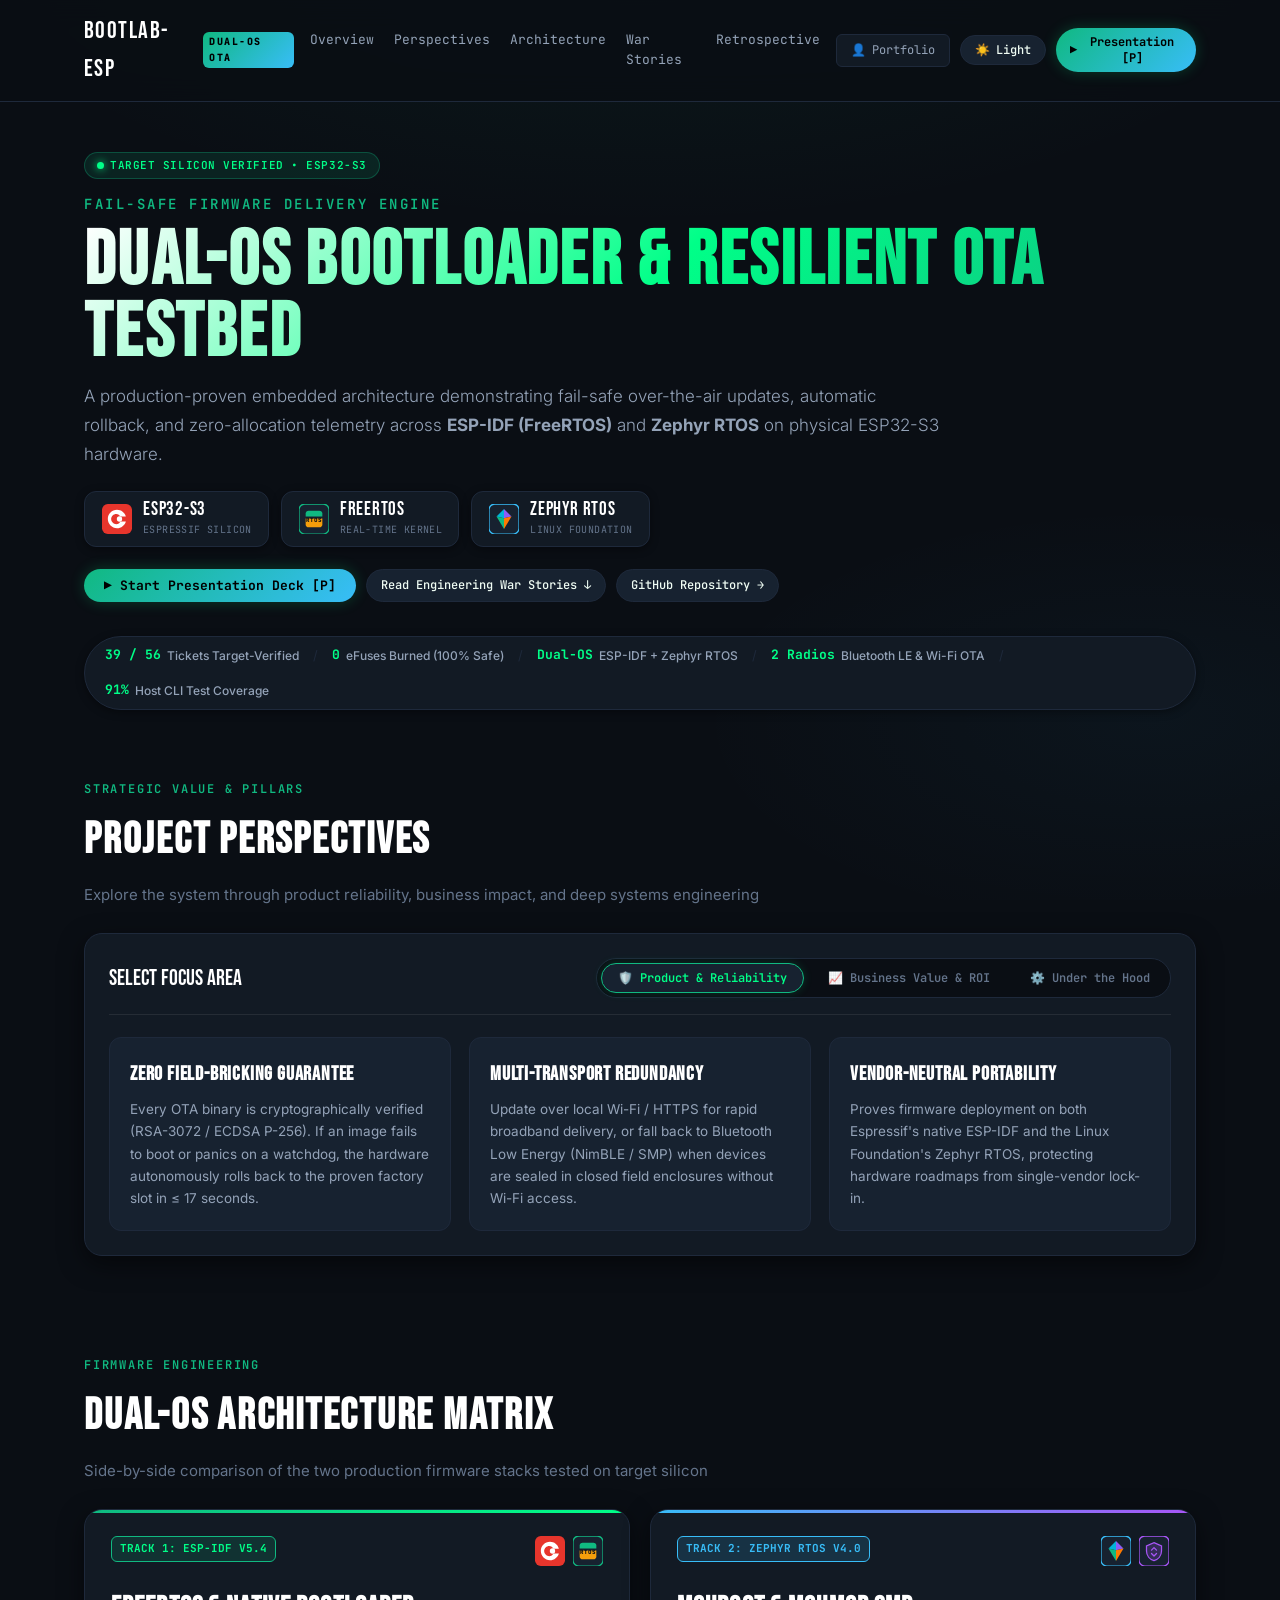
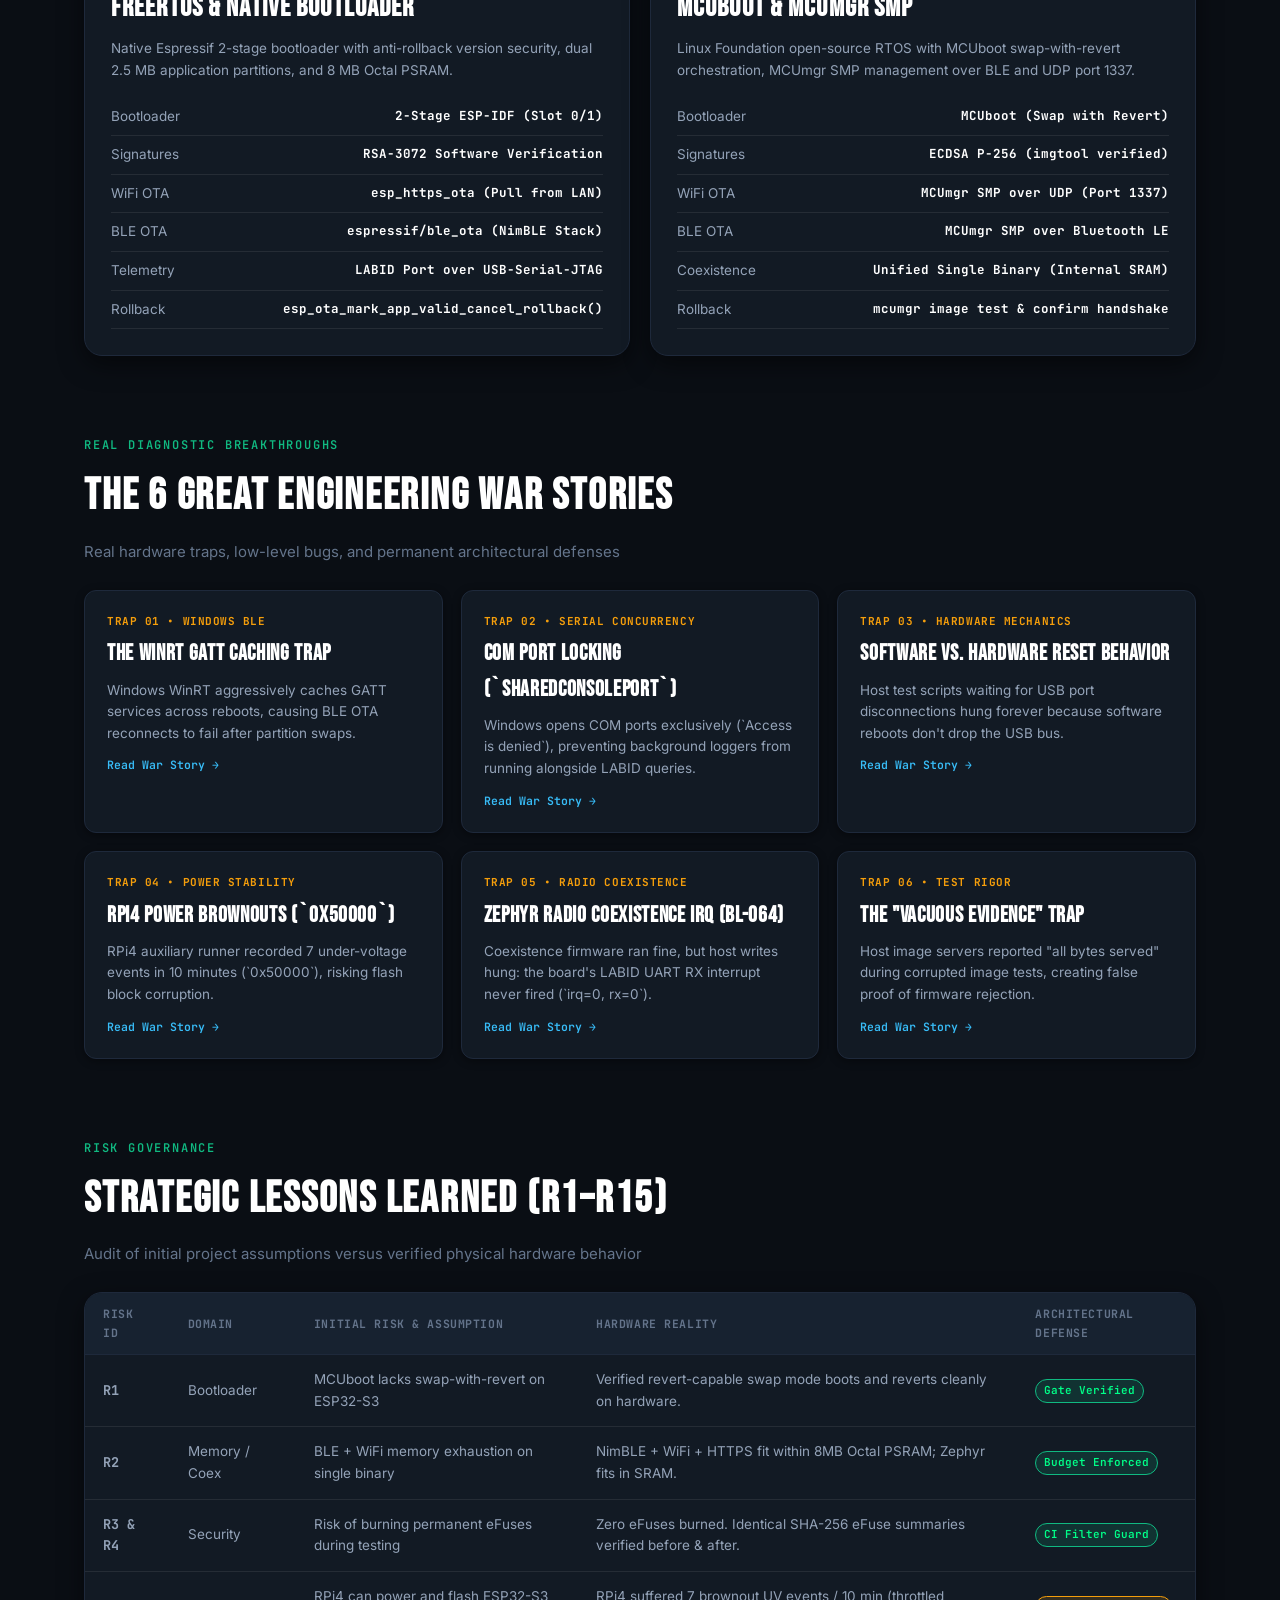
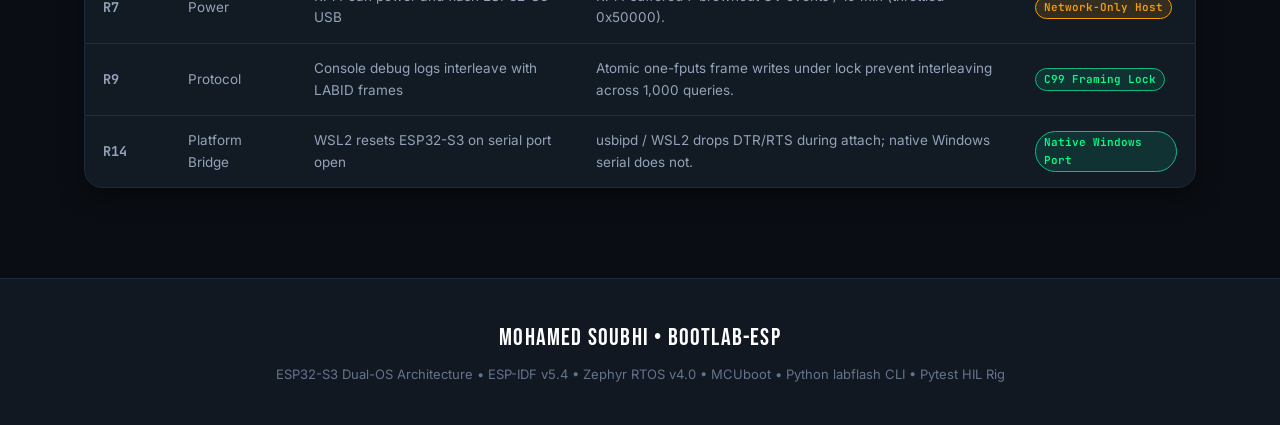
==== commit 19d21346: "feat(docs): add vector logos for ESP32, FreeRTOS, Zephyr RTOS, and MCUboot" ====
--- a/docs/index.html
+++ b/docs/index.html
@@ -371,6 +371,79 @@
       color: var(--border-color);
       font-size: 13px;
       user-select: none;
+    }
+
+    /* --- Tech Vector Badges & Logos --- */
+    .tech-badges-container {
+      display: flex;
+      flex-wrap: wrap;
+      align-items: center;
+      gap: 12px;
+      margin: 18px 0 22px 0;
+    }
+
+    .tech-badge-card {
+      display: inline-flex;
+      align-items: center;
+      gap: 10px;
+      background: var(--bg-card);
+      border: 1px solid var(--border-color);
+      border-radius: var(--radius-md);
+      padding: 8px 16px;
+      box-shadow: var(--shadow-sm);
+      transition: all var(--transition-fast);
+      text-decoration: none;
+    }
+    .tech-badge-card:hover {
+      transform: translateY(-2px);
+      box-shadow: var(--shadow-glow);
+      text-decoration: none;
+    }
+    .tech-badge-card.esp:hover { border-color: #ef4444; }
+    .tech-badge-card.freertos:hover { border-color: var(--accent-primary); }
+    .tech-badge-card.zephyr:hover { border-color: var(--accent-cyan); }
+
+    .tech-badge-icon {
+      width: 32px;
+      height: 32px;
+      display: flex;
+      align-items: center;
+      justify-content: center;
+      flex-shrink: 0;
+    }
+
+    .tech-badge-info {
+      display: flex;
+      flex-direction: column;
+      text-align: left;
+    }
+    .tech-badge-name {
+      font-family: var(--font-heading);
+      font-size: 19px;
+      line-height: 1;
+      letter-spacing: 0.04em;
+      color: var(--text-contrast);
+    }
+    .tech-badge-sub {
+      font-family: var(--font-mono);
+      font-size: 10px;
+      color: var(--text-muted);
+      letter-spacing: 0.04em;
+      text-transform: uppercase;
+      margin-top: 3px;
+    }
+
+    .arch-card-header {
+      display: flex;
+      justify-content: space-between;
+      align-items: flex-start;
+      margin-bottom: 12px;
+      gap: 12px;
+    }
+    .arch-card-logos {
+      display: flex;
+      gap: 8px;
+      align-items: center;
     }
 
     /* --- Section Headers --- */
@@ -929,6 +1002,57 @@
         and <strong>Zephyr RTOS</strong> on physical ESP32-S3 hardware.
       </p>
 
+      <!-- Technology Logo Badges -->
+      <div class="tech-badges-container">
+        <!-- ESP32-S3 -->
+        <div class="tech-badge-card esp" title="Espressif ESP32-S3 Dual-Core Xtensa">
+          <div class="tech-badge-icon">
+            <svg viewBox="0 0 36 36" width="30" height="30" fill="none" xmlns="http://www.w3.org/2000/svg">
+              <rect width="36" height="36" rx="7" fill="#E7352C"/>
+              <path d="M18 7C11.925 7 7 11.925 7 18C7 24.075 11.925 29 18 29C23.075 29 27.35 25.55 28.625 20.85H22.1C21.25 22.8 19.35 24.15 17.15 24.15C13.75 24.15 11 21.4 11 18C11 14.6 13.75 11.85 17.15 11.85C19.35 11.85 21.25 13.2 22.1 15.15H28.625C27.35 10.45 23.075 7 18 7Z" fill="white"/>
+              <circle cx="21" cy="18" r="3.2" fill="white"/>
+            </svg>
+          </div>
+          <div class="tech-badge-info">
+            <span class="tech-badge-name">ESP32-S3</span>
+            <span class="tech-badge-sub">Espressif Silicon</span>
+          </div>
+        </div>
+
+        <!-- FreeRTOS -->
+        <div class="tech-badge-card freertos" title="FreeRTOS Real-Time Kernel">
+          <div class="tech-badge-icon">
+            <svg viewBox="0 0 36 36" width="30" height="30" fill="none" xmlns="http://www.w3.org/2000/svg">
+              <rect width="36" height="36" rx="7" fill="#172230" stroke="#10b981" stroke-width="1.5"/>
+              <path d="M8 11.5C8 9.5 9.5 8 11.5 8H24.5C26.5 8 28 9.5 28 11.5V15H8V11.5Z" fill="#10B981"/>
+              <path d="M8 17.5H28V24.5C28 26.5 26.5 28 24.5 28H11.5C9.5 28 8 26.5 8 24.5V17.5Z" fill="#F59E0B"/>
+              <text x="18" y="21" fill="#0A0E14" font-family="'JetBrains Mono', monospace" font-size="7" font-weight="900" text-anchor="middle">RTOS</text>
+            </svg>
+          </div>
+          <div class="tech-badge-info">
+            <span class="tech-badge-name">FreeRTOS</span>
+            <span class="tech-badge-sub">Real-Time Kernel</span>
+          </div>
+        </div>
+
+        <!-- Zephyr RTOS -->
+        <div class="tech-badge-card zephyr" title="Zephyr RTOS (Linux Foundation)">
+          <div class="tech-badge-icon">
+            <svg viewBox="0 0 36 36" width="30" height="30" fill="none" xmlns="http://www.w3.org/2000/svg">
+              <rect width="36" height="36" rx="7" fill="#172230" stroke="#38bdf8" stroke-width="1.5"/>
+              <polygon points="18,6 27,15 18,17" fill="#8B5CF6"/>
+              <polygon points="18,6 9,15 18,17" fill="#00B4D8"/>
+              <polygon points="18,17 27,15 18,30" fill="#FF7A00"/>
+              <polygon points="18,17 9,15 18,30" fill="#10B981"/>
+            </svg>
+          </div>
+          <div class="tech-badge-info">
+            <span class="tech-badge-name">Zephyr RTOS</span>
+            <span class="tech-badge-sub">Linux Foundation</span>
+          </div>
+        </div>
+      </div>
+
       <div class="contact-bar">
         <button class="btn-pill primary" style="padding: 8px 20px; font-size: 13px;" onclick="launchDeck()">
           ▶ Start Presentation Deck [P]
@@ -1051,7 +1175,26 @@
       <div class="arch-grid">
         <!-- IDF BOX -->
         <div class="arch-box idf">
-          <span class="arch-chip">Track 1: ESP-IDF v5.4</span>
+          <div class="arch-card-header">
+            <span class="arch-chip">Track 1: ESP-IDF v5.4</span>
+            <div class="arch-card-logos">
+              <div title="Espressif ESP32-S3">
+                <svg viewBox="0 0 36 36" width="30" height="30" fill="none" xmlns="http://www.w3.org/2000/svg">
+                  <rect width="36" height="36" rx="7" fill="#E7352C"/>
+                  <path d="M18 7C11.925 7 7 11.925 7 18C7 24.075 11.925 29 18 29C23.075 29 27.35 25.55 28.625 20.85H22.1C21.25 22.8 19.35 24.15 17.15 24.15C13.75 24.15 11 21.4 11 18C11 14.6 13.75 11.85 17.15 11.85C19.35 11.85 21.25 13.2 22.1 15.15H28.625C27.35 10.45 23.075 7 18 7Z" fill="white"/>
+                  <circle cx="21" cy="18" r="3.2" fill="white"/>
+                </svg>
+              </div>
+              <div title="FreeRTOS Real-Time Kernel">
+                <svg viewBox="0 0 36 36" width="30" height="30" fill="none" xmlns="http://www.w3.org/2000/svg">
+                  <rect width="36" height="36" rx="7" fill="#172230" stroke="#10b981" stroke-width="1.5"/>
+                  <path d="M8 11.5C8 9.5 9.5 8 11.5 8H24.5C26.5 8 28 9.5 28 11.5V15H8V11.5Z" fill="#10B981"/>
+                  <path d="M8 17.5H28V24.5C28 26.5 26.5 28 24.5 28H11.5C9.5 28 8 26.5 8 24.5V17.5Z" fill="#F59E0B"/>
+                  <text x="18" y="21" fill="#0A0E14" font-family="'JetBrains Mono', monospace" font-size="7" font-weight="900" text-anchor="middle">RTOS</text>
+                </svg>
+              </div>
+            </div>
+          </div>
           <h3 class="arch-title">FreeRTOS &amp; Native Bootloader</h3>
           <p style="font-size: 13.5px; color: var(--text-secondary); margin-bottom: 12px;">
             Native Espressif 2-stage bootloader with anti-rollback version security, dual 2.5 MB application partitions, and 8 MB Octal PSRAM.
@@ -1068,7 +1211,27 @@
 
         <!-- ZEPHYR BOX -->
         <div class="arch-box zephyr">
-          <span class="arch-chip">Track 2: Zephyr RTOS v4.0</span>
+          <div class="arch-card-header">
+            <span class="arch-chip">Track 2: Zephyr RTOS v4.0</span>
+            <div class="arch-card-logos">
+              <div title="Zephyr Project (Linux Foundation)">
+                <svg viewBox="0 0 36 36" width="30" height="30" fill="none" xmlns="http://www.w3.org/2000/svg">
+                  <rect width="36" height="36" rx="7" fill="#172230" stroke="#38bdf8" stroke-width="1.5"/>
+                  <polygon points="18,6 27,15 18,17" fill="#8B5CF6"/>
+                  <polygon points="18,6 9,15 18,17" fill="#00B4D8"/>
+                  <polygon points="18,17 27,15 18,30" fill="#FF7A00"/>
+                  <polygon points="18,17 9,15 18,30" fill="#10B981"/>
+                </svg>
+              </div>
+              <div title="MCUboot Secure Bootloader">
+                <svg viewBox="0 0 36 36" width="30" height="30" fill="none" xmlns="http://www.w3.org/2000/svg">
+                  <rect width="36" height="36" rx="7" fill="#172230" stroke="#A855F7" stroke-width="1.5"/>
+                  <path d="M18 8L27 12V18C27 23.5 23.2 28 18 29.5C12.8 28 9 23.5 9 18V12L18 8Z" fill="rgba(168, 85, 247, 0.2)" stroke="#A855F7" stroke-width="1.5"/>
+                  <path d="M15 17L18 14L21 17M21 21L18 24L15 21" stroke="#A855F7" stroke-width="1.5" stroke-linecap="round" stroke-linejoin="round"/>
+                </svg>
+              </div>
+            </div>
+          </div>
           <h3 class="arch-title">MCUboot &amp; MCUmgr SMP</h3>
           <p style="font-size: 13.5px; color: var(--text-secondary); margin-bottom: 12px;">
             Linux Foundation open-source RTOS with MCUboot swap-with-revert orchestration, MCUmgr SMP management over BLE and UDP port 1337.
@@ -1296,7 +1459,16 @@
 
       <!-- SLIDE 3 -->
       <div class="slide" data-notes="Showcase the silicon: ESP32-S3 Dual-Core Xtensa LX7 @ 240 MHz. Emphasize that we proved 8MB Octal PSRAM timing and USB-Serial-JTAG enumeration without hardware lock-in.">
-        <span class="slide-badge">Slide 03 &bull; Hardware Topology</span>
+        <div style="display:flex; justify-content:space-between; align-items:center;">
+          <span class="slide-badge">Slide 03 &bull; Hardware Topology</span>
+          <div title="Espressif ESP32-S3">
+            <svg viewBox="0 0 36 36" width="36" height="36" fill="none" xmlns="http://www.w3.org/2000/svg">
+              <rect width="36" height="36" rx="8" fill="#E7352C"/>
+              <path d="M18 7C11.925 7 7 11.925 7 18C7 24.075 11.925 29 18 29C23.075 29 27.35 25.55 28.625 20.85H22.1C21.25 22.8 19.35 24.15 17.15 24.15C13.75 24.15 11 21.4 11 18C11 14.6 13.75 11.85 17.15 11.85C19.35 11.85 21.25 13.2 22.1 15.15H28.625C27.35 10.45 23.075 7 18 7Z" fill="white"/>
+              <circle cx="21" cy="18" r="3.2" fill="white"/>
+            </svg>
+          </div>
+        </div>
         <h2 class="slide-title">Target Silicon: Physical ESP32-S3 Rig</h2>
         <p class="slide-summary">
           Tested on actual ESP32-S3 hardware (`lab-esp-idf` and `lab-esp-zephyr`) featuring high-speed Octal PSRAM and native USB-Serial-JTAG.
@@ -1315,7 +1487,26 @@
 
       <!-- SLIDE 4 -->
       <div class="slide" data-notes="ESP-IDF track deep dive: FreeRTOS architecture, dual 2.5MB application partitions, esp_https_ota pull over WiFi, NimBLE BLE OTA, and hardware watchdog panic verification.">
-        <span class="slide-badge">Slide 04 &bull; Track 1: ESP-IDF</span>
+        <div style="display:flex; justify-content:space-between; align-items:center;">
+          <span class="slide-badge">Slide 04 &bull; Track 1: ESP-IDF</span>
+          <div style="display:flex; gap:8px;">
+            <div title="Espressif ESP32-S3">
+              <svg viewBox="0 0 36 36" width="32" height="32" fill="none" xmlns="http://www.w3.org/2000/svg">
+                <rect width="36" height="36" rx="7" fill="#E7352C"/>
+                <path d="M18 7C11.925 7 7 11.925 7 18C7 24.075 11.925 29 18 29C23.075 29 27.35 25.55 28.625 20.85H22.1C21.25 22.8 19.35 24.15 17.15 24.15C13.75 24.15 11 21.4 11 18C11 14.6 13.75 11.85 17.15 11.85C19.35 11.85 21.25 13.2 22.1 15.15H28.625C27.35 10.45 23.075 7 18 7Z" fill="white"/>
+                <circle cx="21" cy="18" r="3.2" fill="white"/>
+              </svg>
+            </div>
+            <div title="FreeRTOS Real-Time Kernel">
+              <svg viewBox="0 0 36 36" width="32" height="32" fill="none" xmlns="http://www.w3.org/2000/svg">
+                <rect width="36" height="36" rx="7" fill="#172230" stroke="#10b981" stroke-width="1.5"/>
+                <path d="M8 11.5C8 9.5 9.5 8 11.5 8H24.5C26.5 8 28 9.5 28 11.5V15H8V11.5Z" fill="#10B981"/>
+                <path d="M8 17.5H28V24.5C28 26.5 26.5 28 24.5 28H11.5C9.5 28 8 26.5 8 24.5V17.5Z" fill="#F59E0B"/>
+                <text x="18" y="21" fill="#0A0E14" font-family="'JetBrains Mono', monospace" font-size="7" font-weight="900" text-anchor="middle">RTOS</text>
+              </svg>
+            </div>
+          </div>
+        </div>
         <h2 class="slide-title">ESP-IDF: FreeRTOS Dual-Slot Rollback</h2>
         <p class="slide-summary">
           Production 2-stage bootloader architecture with anti-rollback protection, dual 2.5 MB app slots, and simultaneous WiFi + BLE radio stacks.
@@ -1334,7 +1525,27 @@
 
       <!-- SLIDE 5 -->
       <div class="slide" data-notes="Zephyr RTOS track: MCUboot swap-with-revert. Emphasize that we verified both Bluetooth LE SMP and WiFi UDP SMP running concurrently on internal SRAM.">
-        <span class="slide-badge">Slide 05 &bull; Track 2: Zephyr RTOS</span>
+        <div style="display:flex; justify-content:space-between; align-items:center;">
+          <span class="slide-badge">Slide 05 &bull; Track 2: Zephyr RTOS</span>
+          <div style="display:flex; gap:8px;">
+            <div title="Zephyr Project (Linux Foundation)">
+              <svg viewBox="0 0 36 36" width="32" height="32" fill="none" xmlns="http://www.w3.org/2000/svg">
+                <rect width="36" height="36" rx="7" fill="#172230" stroke="#38bdf8" stroke-width="1.5"/>
+                <polygon points="18,6 27,15 18,17" fill="#8B5CF6"/>
+                <polygon points="18,6 9,15 18,17" fill="#00B4D8"/>
+                <polygon points="18,17 27,15 18,30" fill="#FF7A00"/>
+                <polygon points="18,17 9,15 18,30" fill="#10B981"/>
+              </svg>
+            </div>
+            <div title="MCUboot Secure Bootloader">
+              <svg viewBox="0 0 36 36" width="32" height="32" fill="none" xmlns="http://www.w3.org/2000/svg">
+                <rect width="36" height="36" rx="7" fill="#172230" stroke="#A855F7" stroke-width="1.5"/>
+                <path d="M18 8L27 12V18C27 23.5 23.2 28 18 29.5C12.8 28 9 23.5 9 18V12L18 8Z" fill="rgba(168, 85, 247, 0.2)" stroke="#A855F7" stroke-width="1.5"/>
+                <path d="M15 17L18 14L21 17M21 21L18 24L15 21" stroke="#A855F7" stroke-width="1.5" stroke-linecap="round" stroke-linejoin="round"/>
+              </svg>
+            </div>
+          </div>
+        </div>
         <h2 class="slide-title">Zephyr RTOS: MCUboot &amp; MCUmgr SMP</h2>
         <p class="slide-summary">
           Open-source RTOS standard leveraging MCUboot swap-with-revert mechanics, MCUmgr SMP management over BLE and UDP port 1337.
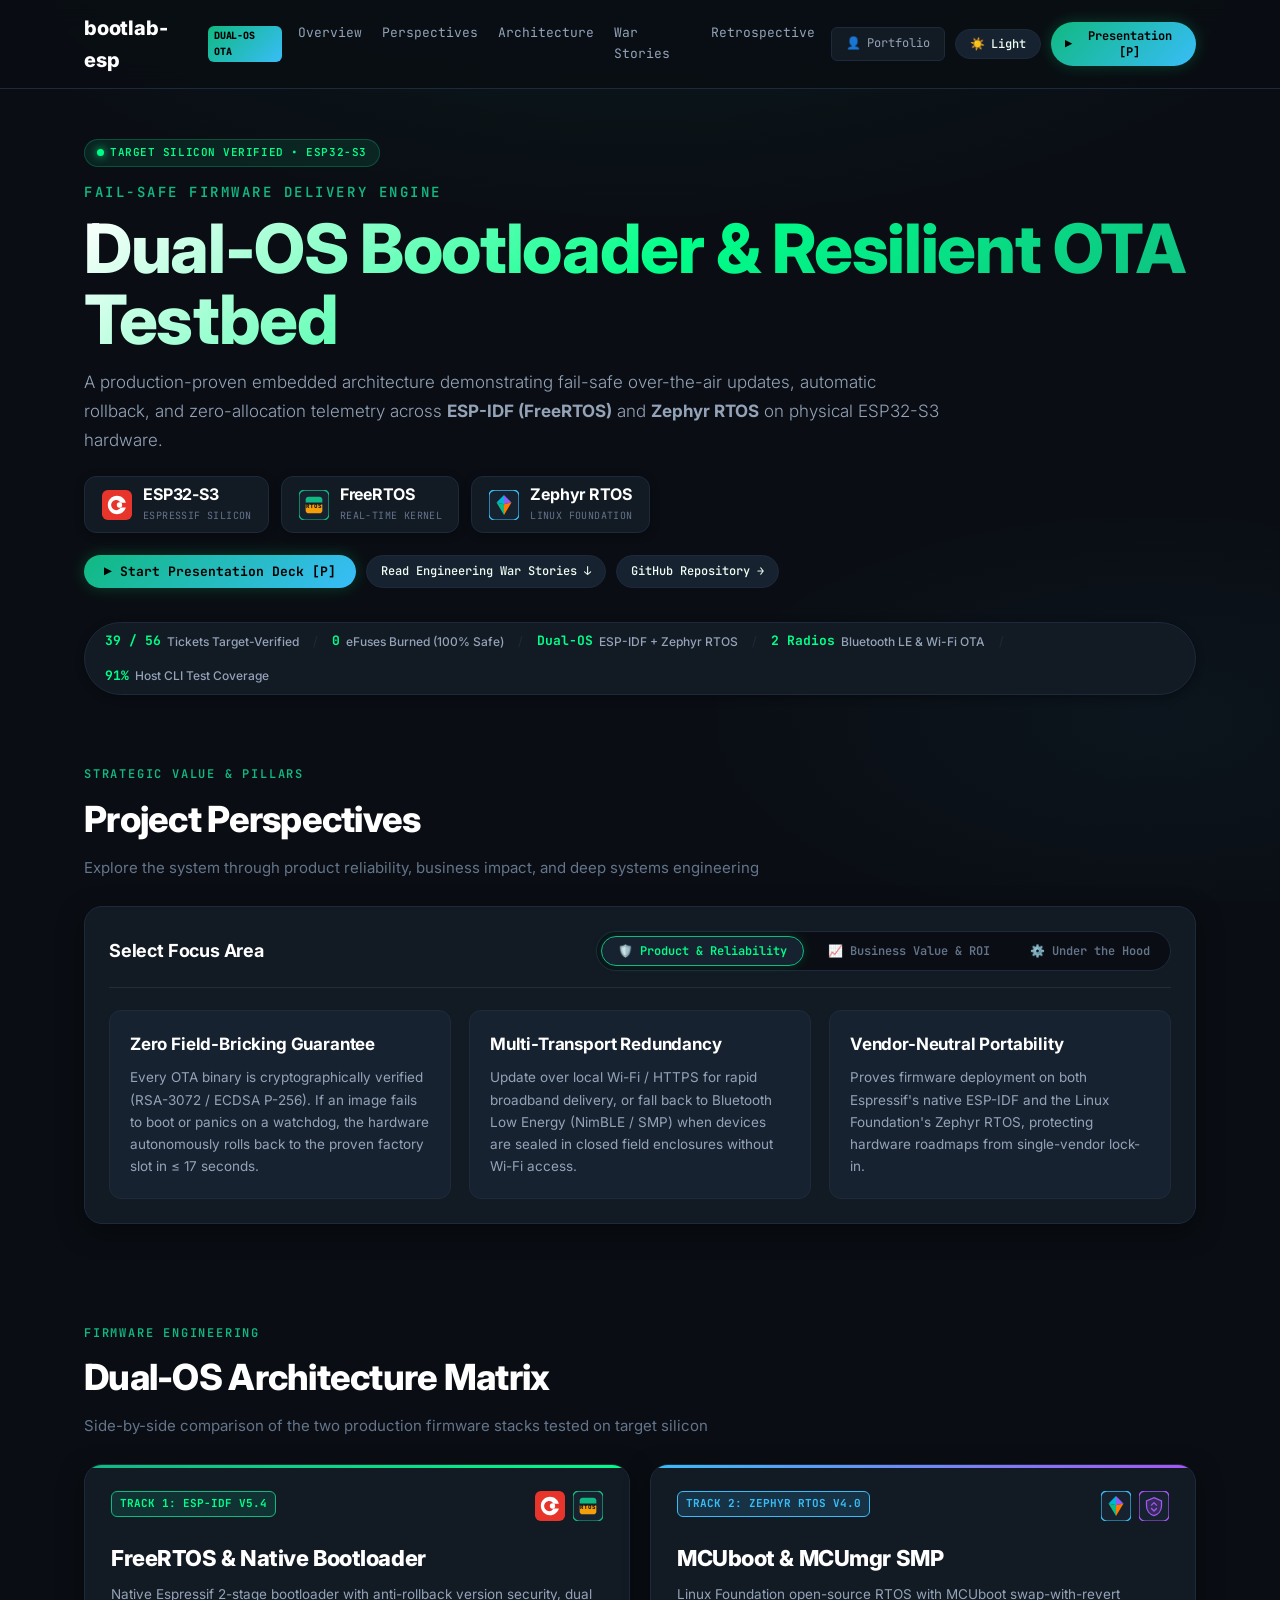
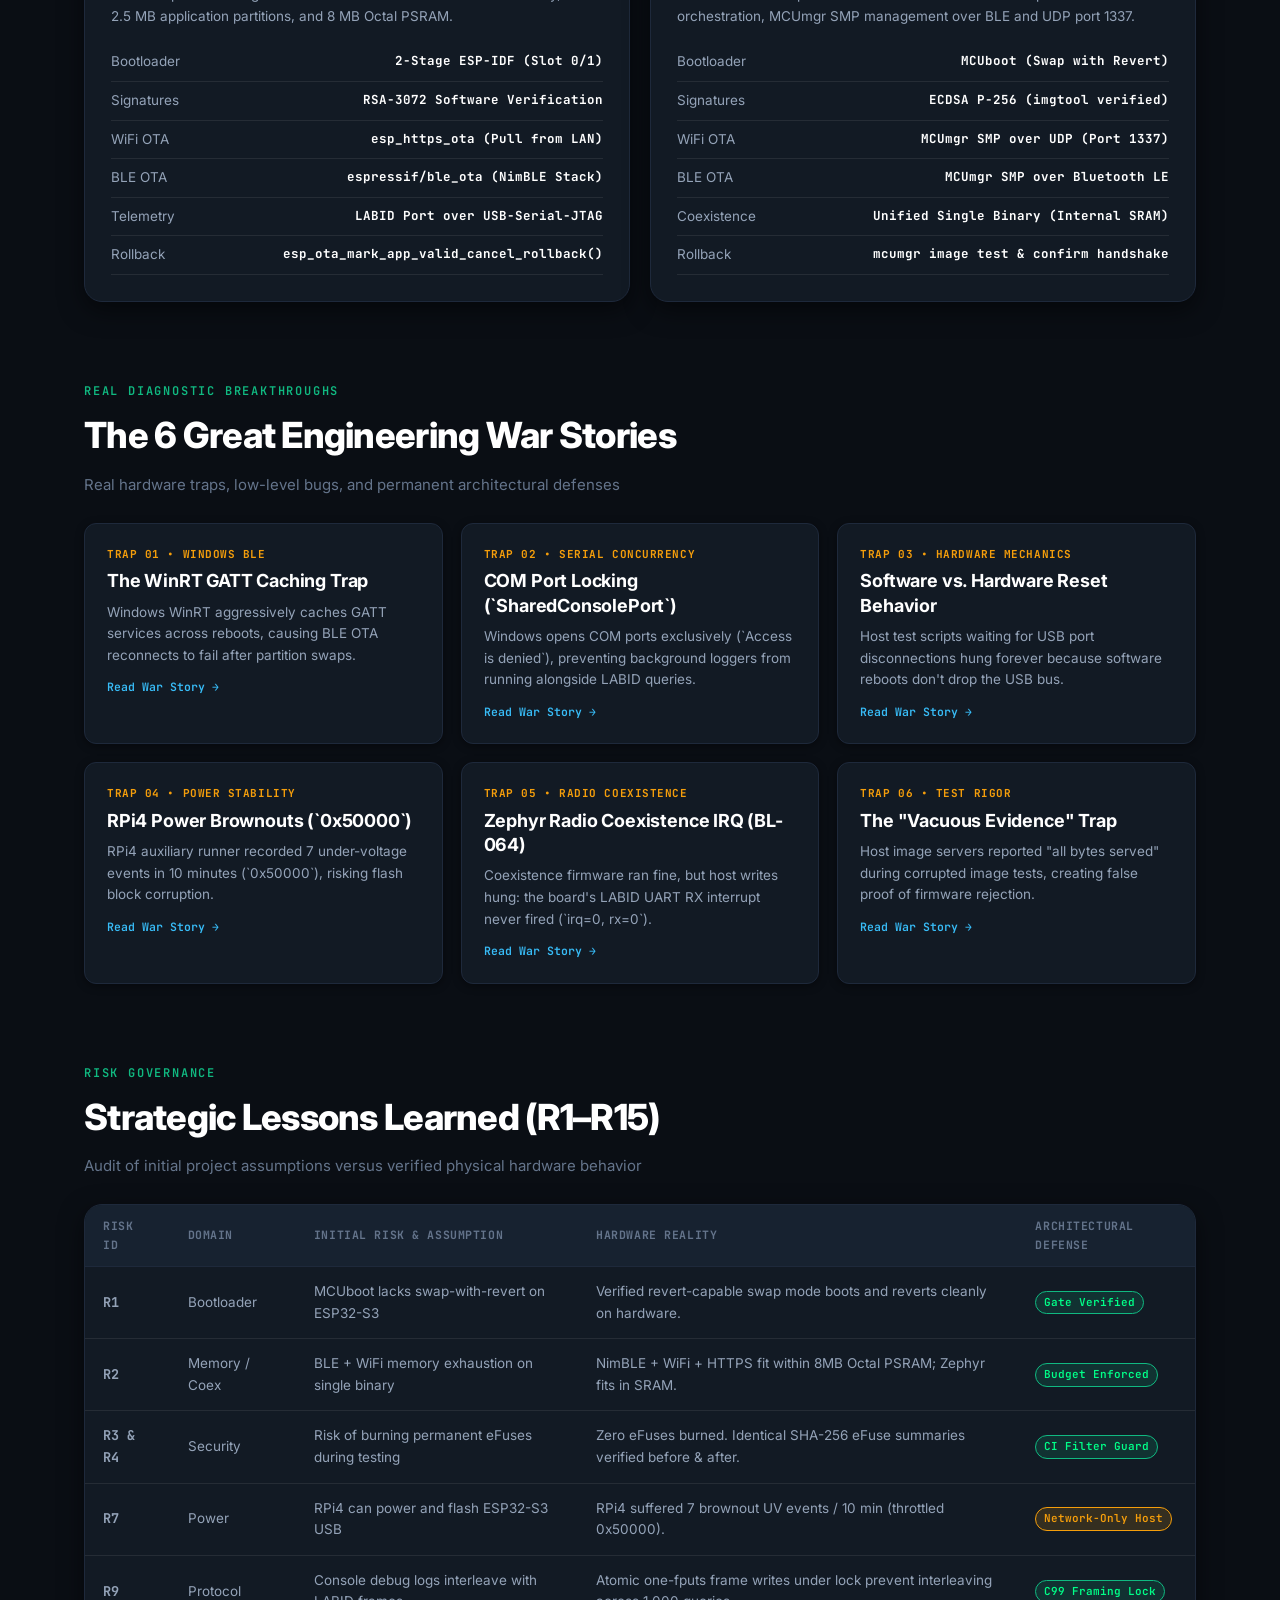
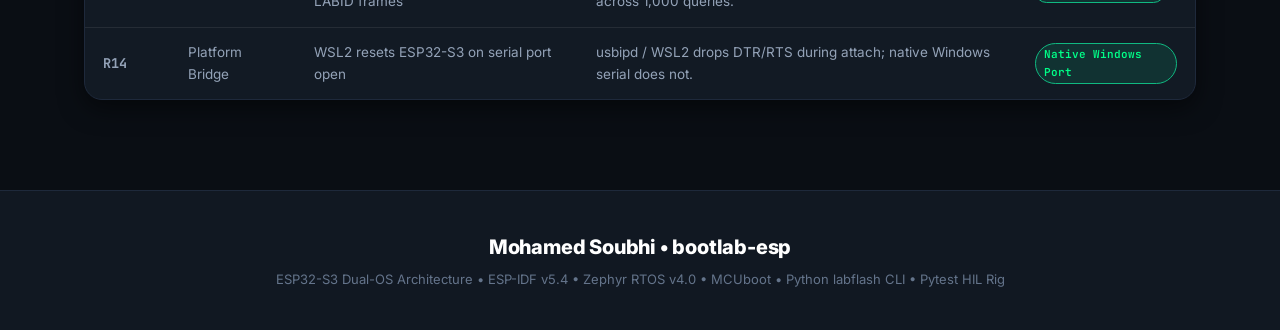
==== commit 201533e9: "feat(docs): add multi-agent collaboration slides with SVG icons and improve heading typography" ====
--- a/docs/index.html
+++ b/docs/index.html
@@ -6,10 +6,10 @@
   <title>bootlab-esp — Dual-OS Embedded Bootloader & Resilient OTA Testbed</title>
   <meta name="description" content="Production-grade dual-OS (ESP-IDF + Zephyr RTOS) bootloader, fail-safe OTA engine, and automated Hardware-in-the-Loop testbed on ESP32-S3.">
   
-  <!-- Google Fonts: Bebas Neue, Inter, JetBrains Mono -->
+  <!-- Google Fonts: Inter, JetBrains Mono -->
   <link rel="preconnect" href="https://fonts.googleapis.com">
   <link rel="preconnect" href="https://fonts.gstatic.com" crossorigin>
-  <link href="https://fonts.googleapis.com/css2?family=Bebas+Neue&family=Inter:wght@300;400;500;600;700;800&family=JetBrains+Mono:wght@400;500;600;700&display=swap" rel="stylesheet">
+  <link href="https://fonts.googleapis.com/css2?family=Inter:wght@300;400;500;600;700;800;900&family=JetBrains+Mono:wght@400;500;600;700&display=swap" rel="stylesheet">
 
   <style>
     /* ==========================================================================
@@ -51,7 +51,7 @@
       --radius-lg: 18px;
       --radius-full: 9999px;
 
-      --font-heading: 'Bebas Neue', sans-serif;
+      --font-heading: 'Inter', system-ui, -apple-system, BlinkMacSystemFont, 'Segoe UI', Roboto, sans-serif;
       --font-body: 'Inter', system-ui, -apple-system, sans-serif;
       --font-mono: 'JetBrains Mono', monospace;
 
@@ -156,8 +156,9 @@
 
     .brand-title {
       font-family: var(--font-heading);
-      font-size: 24px;
-      letter-spacing: 0.06em;
+      font-weight: 800;
+      font-size: 20px;
+      letter-spacing: -0.01em;
       color: var(--text-contrast);
       display: flex;
       align-items: center;
@@ -279,14 +280,14 @@
 
     .hero-title {
       font-family: var(--font-heading);
-      font-size: clamp(48px, 6vw, 76px);
-      line-height: 0.95;
-      letter-spacing: 0.03em;
+      font-weight: 800;
+      font-size: clamp(40px, 5.5vw, 68px);
+      line-height: 1.05;
+      letter-spacing: -0.02em;
       background: linear-gradient(135deg, var(--text-contrast) 0%, var(--accent-neon) 50%, var(--accent-primary) 100%);
       -webkit-background-clip: text;
       -webkit-text-fill-color: transparent;
       background-clip: text;
-      text-transform: uppercase;
       margin-bottom: 12px;
     }
 
@@ -419,9 +420,10 @@
     }
     .tech-badge-name {
       font-family: var(--font-heading);
-      font-size: 19px;
-      line-height: 1;
-      letter-spacing: 0.04em;
+      font-weight: 700;
+      font-size: 16px;
+      line-height: 1.2;
+      letter-spacing: -0.01em;
       color: var(--text-contrast);
     }
     .tech-badge-sub {
@@ -464,10 +466,10 @@
 
     .section-heading {
       font-family: var(--font-heading);
-      font-size: clamp(32px, 4vw, 44px);
-      letter-spacing: 0.04em;
+      font-weight: 800;
+      font-size: clamp(26px, 3.5vw, 36px);
+      letter-spacing: -0.02em;
       color: var(--text-contrast);
-      text-transform: uppercase;
       margin-bottom: 8px;
     }
 
@@ -553,8 +555,9 @@
     }
     .perspective-box h4 {
       font-family: var(--font-heading);
-      font-size: 20px;
-      letter-spacing: 0.04em;
+      font-weight: 700;
+      font-size: 17px;
+      letter-spacing: -0.01em;
       color: var(--text-contrast);
       margin-bottom: 8px;
       display: flex;
@@ -611,8 +614,9 @@
 
     .arch-title {
       font-family: var(--font-heading);
-      font-size: 28px;
-      letter-spacing: 0.04em;
+      font-weight: 800;
+      font-size: 22px;
+      letter-spacing: -0.02em;
       color: var(--text-contrast);
       margin-bottom: 8px;
     }
@@ -674,8 +678,10 @@
 
     .card-title {
       font-family: var(--font-heading);
-      font-size: 22px;
-      letter-spacing: 0.03em;
+      font-weight: 700;
+      font-size: 18px;
+      line-height: 1.35;
+      letter-spacing: -0.01em;
       color: var(--text-contrast);
       margin-bottom: 8px;
     }
@@ -767,8 +773,9 @@
     }
     .footer-brand {
       font-family: var(--font-heading);
-      font-size: 24px;
-      letter-spacing: 0.05em;
+      font-weight: 800;
+      font-size: 20px;
+      letter-spacing: -0.01em;
       color: var(--text-contrast);
       margin-bottom: 6px;
     }
@@ -804,8 +811,9 @@
 
     .deck-brand {
       font-family: var(--font-heading);
-      font-size: 20px;
-      letter-spacing: 0.06em;
+      font-weight: 800;
+      font-size: 18px;
+      letter-spacing: -0.01em;
       color: var(--accent-neon);
     }
 
@@ -853,9 +861,10 @@
 
     .slide-title {
       font-family: var(--font-heading);
-      font-size: clamp(38px, 5vw, 60px);
-      line-height: 1;
-      letter-spacing: 0.03em;
+      font-weight: 800;
+      font-size: clamp(30px, 4.2vw, 48px);
+      line-height: 1.15;
+      letter-spacing: -0.02em;
       color: var(--text-contrast);
     }
 
@@ -881,8 +890,9 @@
     }
     .slide-subcard h5 {
       font-family: var(--font-heading);
-      font-size: 20px;
-      letter-spacing: 0.04em;
+      font-weight: 700;
+      font-size: 17px;
+      letter-spacing: -0.01em;
       color: var(--text-contrast);
       margin-bottom: 6px;
     }
@@ -1102,7 +1112,7 @@
 
       <div class="perspectives-card">
         <div class="perspectives-header">
-          <div style="font-family: var(--font-heading); font-size: 22px; color: var(--text-contrast);">Select Focus Area</div>
+          <div style="font-family: var(--font-heading); font-weight: 700; font-size: 18px; letter-spacing: -0.01em; color: var(--text-contrast);">Select Focus Area</div>
           <div class="tab-pills">
             <button class="tab-btn active" onclick="switchLens('reliability')">🛡️ Product &amp; Reliability</button>
             <button class="tab-btn" onclick="switchLens('business')">📈 Business Value &amp; ROI</button>
@@ -1158,8 +1168,8 @@
               <p>Engineered an ASCII wire protocol (`$LAB,CMD*CS\n`) implemented identically in C99 firmware and Python host tools, featuring one-fputs atomic frame writes to prevent log interleaving.</p>
             </div>
             <div class="perspective-box">
-              <h4>Automated HIL Rig &amp; Serial Multiplexing</h4>
-              <p>Created `SharedConsolePort` to stream console logs continuously while servicing LABID queries over exclusive Windows COM handles, plus self-hosted runner integration on Raspberry Pi 4.</p>
+              <h4>Automated HIL Rig &amp; Multi-Agent Swarm</h4>
+              <p>Created <code>SharedConsolePort</code> to multiplex live logs and automated HIL testing orchestrated across an autonomous agent collaboration: Antigravity (architecture &amp; verification), Claude (firmware engineering), Hermes agent, and Raspberry Pi 4 edge runner.</p>
             </div>
           </div>
         </div>
@@ -1620,8 +1630,86 @@
       </div>
 
       <!-- SLIDE 9 -->
+      <div class="slide" data-notes="Multi-Agent Collaboration: Highlight the synergy of 4 autonomous and AI components. Antigravity and Claude Code collaborated on system architecture, firmware implementation, and trap resolution on the workstation; Hermes ran as an autonomous agent on the Raspberry Pi 4 edge runner to dispatch network OTA and validate target hardware in the physical lab.">
+        <span class="slide-badge">Slide 09 &bull; Multi-Agent Swarm</span>
+        <h2 class="slide-title">Autonomous Multi-Agent Collaboration</h2>
+        <p class="slide-summary">
+          Engineered and verified through an orchestrated synergy between workstation AI agents and edge autonomous runners bridging physical target silicon.
+        </p>
+        <div class="slide-cards-grid">
+          <div class="slide-subcard" style="border-left: 3px solid var(--accent-cyan);">
+            <h5 style="color: var(--accent-cyan); display: flex; align-items: center; gap: 8px;">
+              <svg viewBox="0 0 24 24" width="22" height="22" fill="none" xmlns="http://www.w3.org/2000/svg" style="flex-shrink:0;">
+                <rect width="24" height="24" rx="5" fill="#172230" stroke="#38bdf8" stroke-width="1.2"/>
+                <path d="M12 3.5C12 7.64 8.64 11 4.5 11C8.64 11 12 14.36 12 18.5C12 14.36 15.36 11 19.5 11C15.36 11 12 7.64 12 3.5Z" fill="url(#ag-spark-idx)"/>
+                <circle cx="12" cy="11" r="1.6" fill="#ffffff"/>
+                <ellipse cx="12" cy="11" rx="7.5" ry="2.8" stroke="#38bdf8" stroke-width="0.8" stroke-dasharray="2 1.5" transform="rotate(-20 12 11)"/>
+                <defs>
+                  <linearGradient id="ag-spark-idx" x1="4.5" y1="3.5" x2="19.5" y2="18.5" gradientUnits="userSpaceOnUse">
+                    <stop stop-color="#38bdf8"/>
+                    <stop offset="0.5" stop-color="#818cf8"/>
+                    <stop offset="1" stop-color="#c084fc"/>
+                  </linearGradient>
+                </defs>
+              </svg>
+              <span>Antigravity (Google DeepMind)</span>
+            </h5>
+            <p><strong>System Architecture &amp; Verification Rigor:</strong><br>&bull; Designed empirical evidence gates (no claim verified without live target telemetry).<br>&bull; Architected end-to-end multi-transport test matrices and project specs.<br>&bull; Built executive presentation engine and interactive documentation portal.</p>
+          </div>
+          <div class="slide-subcard" style="border-left: 3px solid var(--accent-primary);">
+            <h5 style="color: var(--accent-primary); display: flex; align-items: center; gap: 8px;">
+              <svg viewBox="0 0 24 24" width="22" height="22" fill="none" xmlns="http://www.w3.org/2000/svg" style="flex-shrink:0;">
+                <rect width="24" height="24" rx="5" fill="#172230" stroke="#f97316" stroke-width="1.2"/>
+                <g fill="#f97316">
+                  <rect x="10.8" y="4" width="2.4" height="16" rx="1.2"/>
+                  <rect x="4" y="10.8" width="16" height="2.4" rx="1.2"/>
+                  <rect x="10.8" y="4" width="2.4" height="16" rx="1.2" transform="rotate(45 12 12)"/>
+                  <rect x="10.8" y="4" width="2.4" height="16" rx="1.2" transform="rotate(-45 12 12)"/>
+                  <circle cx="12" cy="12" r="2.4" fill="#ea580c"/>
+                </g>
+              </svg>
+              <span>Claude (Claude Code)</span>
+            </h5>
+            <p><strong>Firmware Systems &amp; Low-Level Engineering:</strong><br>&bull; Developed production FreeRTOS &amp; Zephyr RTOS C99 firmware stacks.<br>&bull; Integrated MCUboot swap-with-revert and hardware watchdog fail-safes.<br>&bull; Solved complex OS edge cases: WinRT BLE caching and serial COM multiplexing.</p>
+          </div>
+          <div class="slide-subcard" style="border-left: 3px solid var(--accent-amber);">
+            <h5 style="color: var(--accent-amber); display: flex; align-items: center; gap: 8px;">
+              <svg viewBox="0 0 24 24" width="22" height="22" fill="none" xmlns="http://www.w3.org/2000/svg" style="flex-shrink:0;">
+                <rect width="24" height="24" rx="5" fill="#172230" stroke="#f59e0b" stroke-width="1.2"/>
+                <path d="M12 7C9.2 7 7 9.2 7 12V14C7 16.8 9.2 17 12 17C14.8 17 17 16.8 17 14V12C17 9.2 14.8 7 12 7Z" fill="rgba(245, 158, 11, 0.2)" stroke="#f59e0b" stroke-width="1.3"/>
+                <path d="M6.5 11C4.5 9.5 4 7 5 5C7 5.5 8 7 8.5 9M17.5 11C19.5 9.5 20 7 19 5C17 5.5 16 7 15.5 9" stroke="#fbbf24" stroke-width="1.4" stroke-linecap="round" stroke-linejoin="round"/>
+                <circle cx="12" cy="12" r="1.6" fill="#fbbf24"/>
+                <path d="M10 15H14" stroke="#f59e0b" stroke-width="1.3" stroke-linecap="round"/>
+              </svg>
+              <span>Hermes Agent</span>
+            </h5>
+            <p><strong>Autonomous Edge Test Execution:</strong><br>&bull; Operates locally on edge runner (<code>msa-linuxRPi4</code>) executing test plans.<br>&bull; Autonomously coordinates network OTA validation and target health queries.<br>&bull; Strictly sandboxed under non-root / zero-sudo and ephemeral key isolation.</p>
+          </div>
+          <div class="slide-subcard" style="border-left: 3px solid var(--accent-violet);">
+            <h5 style="color: var(--accent-violet); display: flex; align-items: center; gap: 8px;">
+              <svg viewBox="0 0 24 24" width="22" height="22" fill="none" xmlns="http://www.w3.org/2000/svg" style="flex-shrink:0;">
+                <rect width="24" height="24" rx="5" fill="#172230" stroke="#f43f5e" stroke-width="1.2"/>
+                <path d="M12 6.5C11 5 9.5 4.5 7.5 5C8 7 9 8 11 8.5M12 6.5C13 5 14.5 4.5 16.5 5C16 7 15 8 13 8.5" fill="#10B981" stroke="#059669" stroke-width="0.5"/>
+                <circle cx="12" cy="5" r="0.8" fill="#10B981"/>
+                <circle cx="9.8" cy="10.5" r="1.6" fill="#E11D48"/>
+                <circle cx="14.2" cy="10.5" r="1.6" fill="#E11D48"/>
+                <circle cx="7.8" cy="13.2" r="1.5" fill="#BE123C"/>
+                <circle cx="12" cy="13" r="1.8" fill="#F43F5E"/>
+                <circle cx="16.2" cy="13.2" r="1.5" fill="#BE123C"/>
+                <circle cx="9.8" cy="15.8" r="1.5" fill="#BE123C"/>
+                <circle cx="14.2" cy="15.8" r="1.5" fill="#BE123C"/>
+                <circle cx="12" cy="18" r="1.3" fill="#9F1239"/>
+              </svg>
+              <span>Raspberry Pi 4 (<code>rpi4-hil</code>)</span>
+            </h5>
+            <p><strong>Physical Hardware Edge Bridge:</strong><br>&bull; Dedicated local runner node bridging AI agents with ESP32-S3 silicon.<br>&bull; Network OTA dispatcher isolating boards from USB flashing power brownouts.<br>&bull; Hosts self-hosted GitHub Actions runner and continuous telemetry loop.</p>
+          </div>
+        </div>
+      </div>
+
+      <!-- SLIDE 10 -->
       <div class="slide" data-notes="Challenge deep dive: WinRT GATT caching & COM exclusivity. These are real engineering war stories that interviewers and clients love hearing.">
-        <span class="slide-badge">Slide 09 &bull; Engineering War Stories 1</span>
+        <span class="slide-badge">Slide 10 &bull; Engineering War Stories 1</span>
         <h2 class="slide-title">Bluetooth Caching &amp; Serial Concurrency</h2>
         <p class="slide-summary">
           Solving real OS-level integration challenges between modern Windows hosts and low-level embedded hardware.
@@ -1638,9 +1726,9 @@
         </div>
       </div>
 
-      <!-- SLIDE 10 -->
+      <!-- SLIDE 11 -->
       <div class="slide" data-notes="Challenge deep dive 2: Power stability on RPi4 (0x50000 under-voltage) and Zephyr coexistence UART RX deadlock (BL-064).">
-        <span class="slide-badge">Slide 10 &bull; Engineering War Stories 2</span>
+        <span class="slide-badge">Slide 11 &bull; Engineering War Stories 2</span>
         <h2 class="slide-title">Power Brownouts &amp; Radio Coexistence</h2>
         <p class="slide-summary">
           Overcoming hardware power limits and complex multi-radio interrupt conflicts on physical silicon.
@@ -1657,9 +1745,9 @@
         </div>
       </div>
 
-      <!-- SLIDE 11 -->
+      <!-- SLIDE 12 -->
       <div class="slide" data-notes="Review the 15 risks (R1-R15). Emphasize our engineering discipline: no claims made without target evidence. Vacuous evidence trap avoided.">
-        <span class="slide-badge">Slide 11 &bull; Governance &amp; Risk</span>
+        <span class="slide-badge">Slide 12 &bull; Governance &amp; Risk</span>
         <h2 class="slide-title">Strategic Retrospective: R1–R15 Outcomes</h2>
         <p class="slide-summary">
           Transforming initial project assumptions into verified production realities through disciplined empirical auditing.
@@ -1676,9 +1764,9 @@
         </div>
       </div>
 
-      <!-- SLIDE 12 -->
+      <!-- SLIDE 13 -->
       <div class="slide" data-notes="Closing slide. Summarize achievements and open the floor for technical questions or client project discussion.">
-        <span class="slide-badge">Slide 12 &bull; Conclusion &amp; Next Steps</span>
+        <span class="slide-badge">Slide 13 &bull; Conclusion &amp; Next Steps</span>
         <h2 class="slide-title">Mission Accomplished &amp; Next Frontiers</h2>
         <p class="slide-summary">
           `bootlab-esp` demonstrates the pinnacle of embedded systems engineering: resilient, multi-OS, fully automated, and verified on real silicon.
@@ -1686,7 +1774,7 @@
         <div class="slide-cards-grid">
           <div class="slide-subcard">
             <h5>Current Verified State</h5>
-            <p>&bull; 39/56 tickets completed with evidence.<br>&bull; ESP-IDF track fully complete and 3x green.<br>&bull; Zephyr MCUboot BLE and UDP SMP verified.<br>&bull; RPi4 autonomous runner &amp; plan deployed.</p>
+            <p>&bull; 39/56 tickets completed with evidence.<br>&bull; ESP-IDF track fully complete and 3x green.<br>&bull; Zephyr MCUboot BLE and UDP SMP verified.<br>&bull; Multi-agent swarm (RPi4 + Hermes + Claude + Antigravity) verified.</p>
           </div>
           <div class="slide-subcard">
             <h5>Upcoming Milestones</h5>
@@ -1703,7 +1791,7 @@
     </div>
 
     <div class="deck-bottombar">
-      <div class="slide-counter" id="slide-num">Slide 1 of 12</div>
+      <div class="slide-counter" id="slide-num">Slide 1 of 13</div>
       <div class="progress-bar-track">
         <div class="progress-bar-fill" id="progress-fill"></div>
       </div>
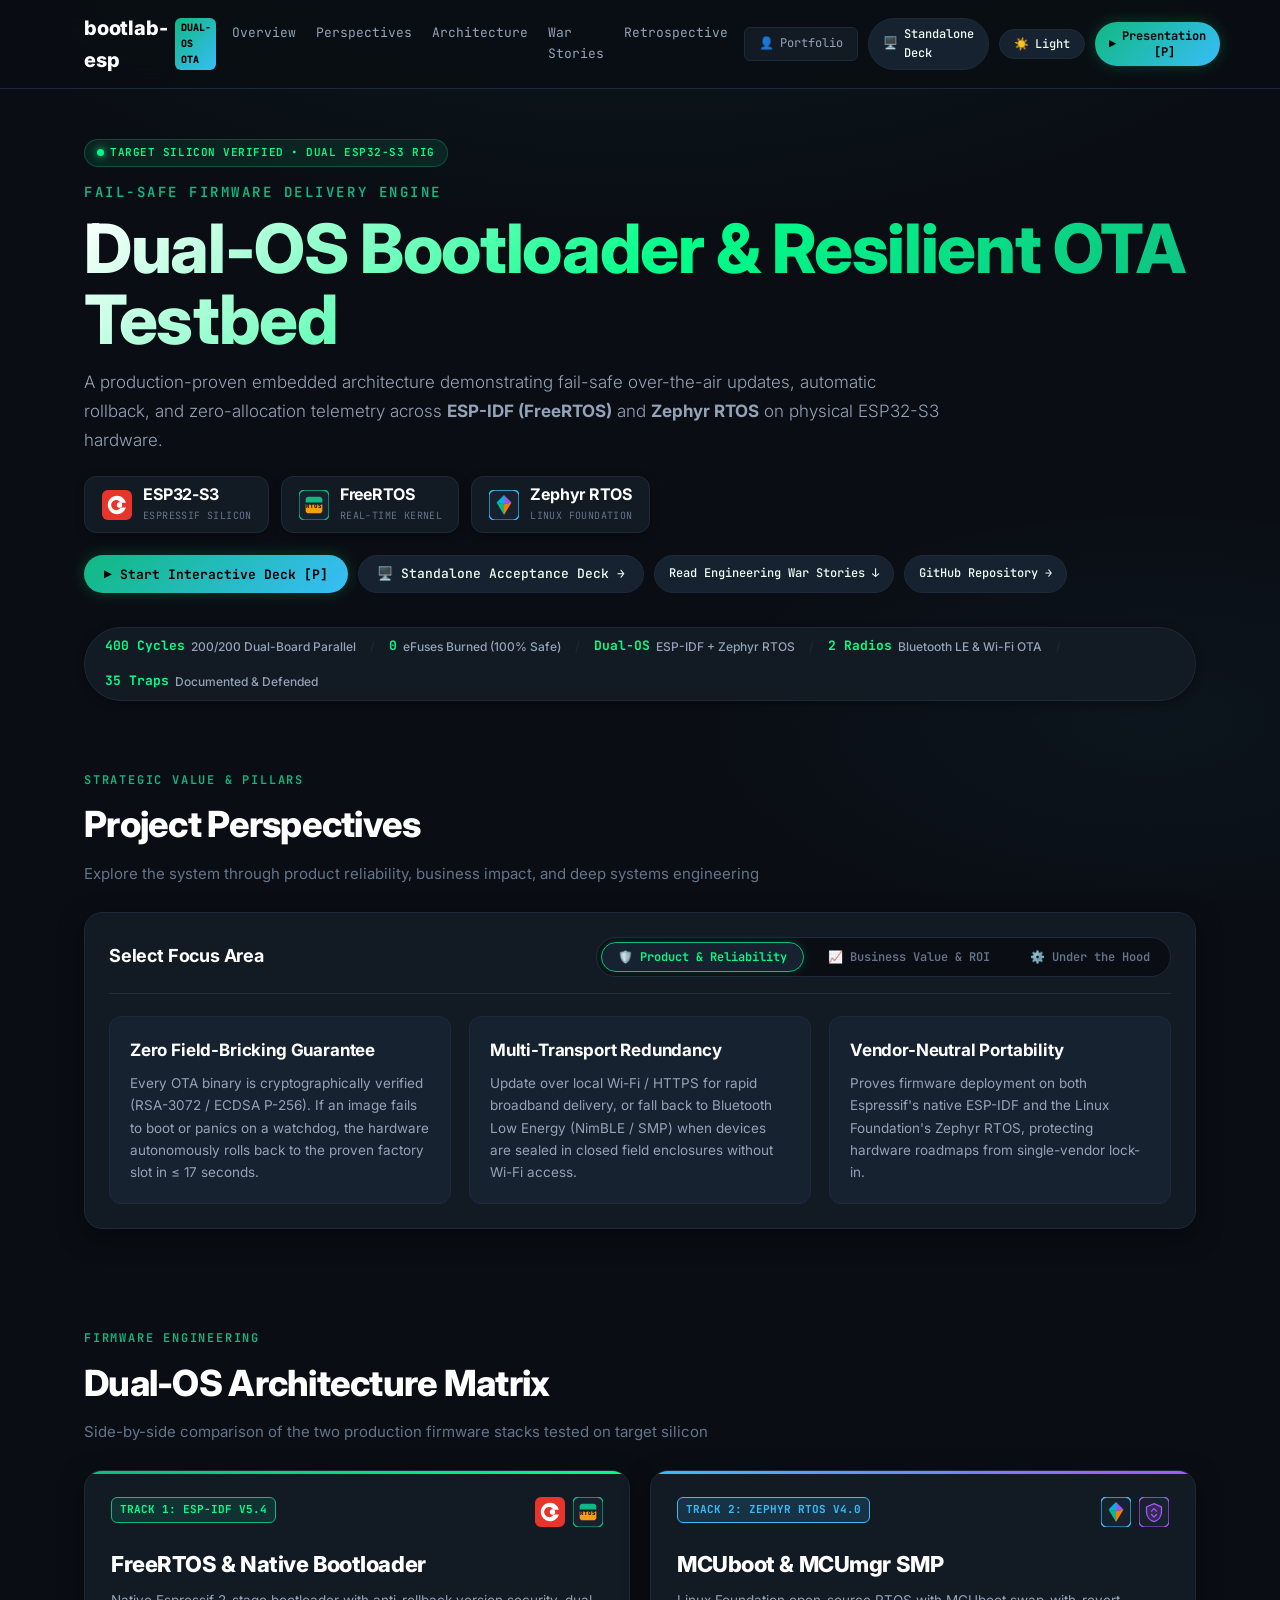
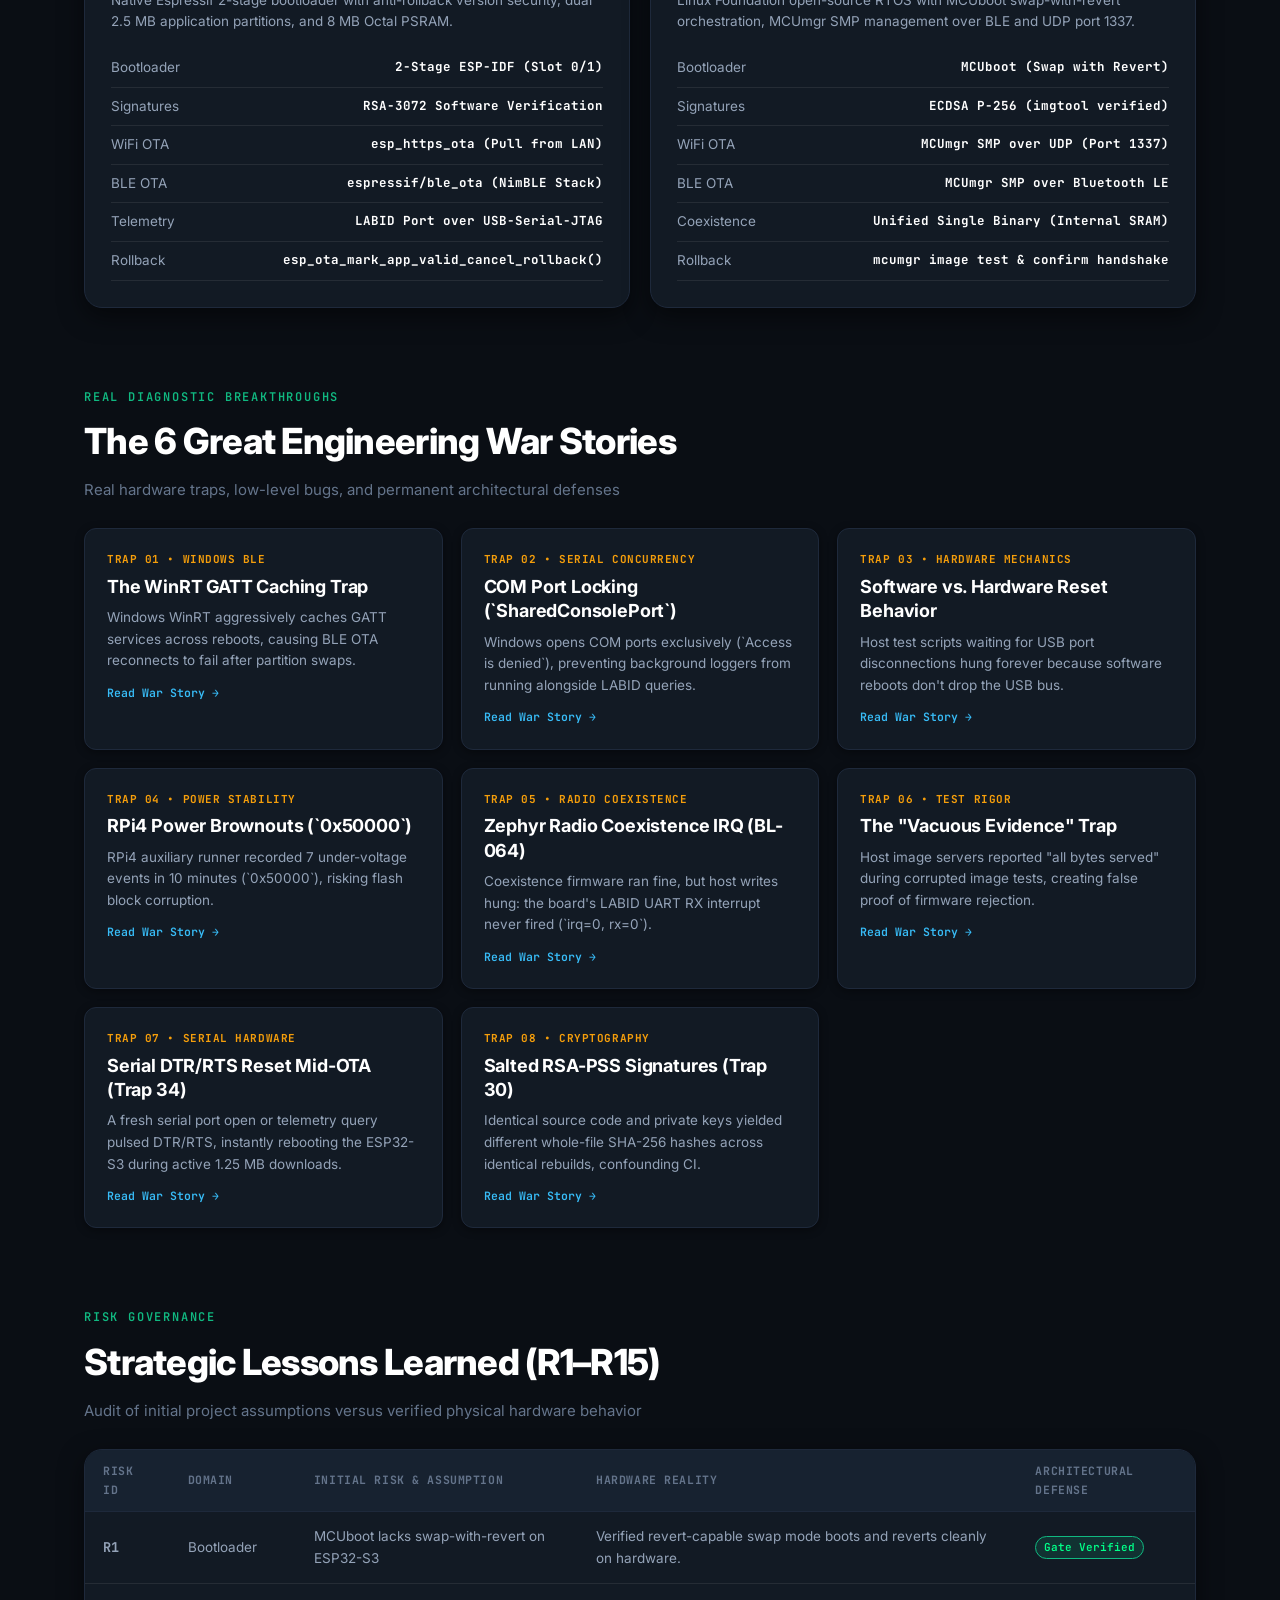
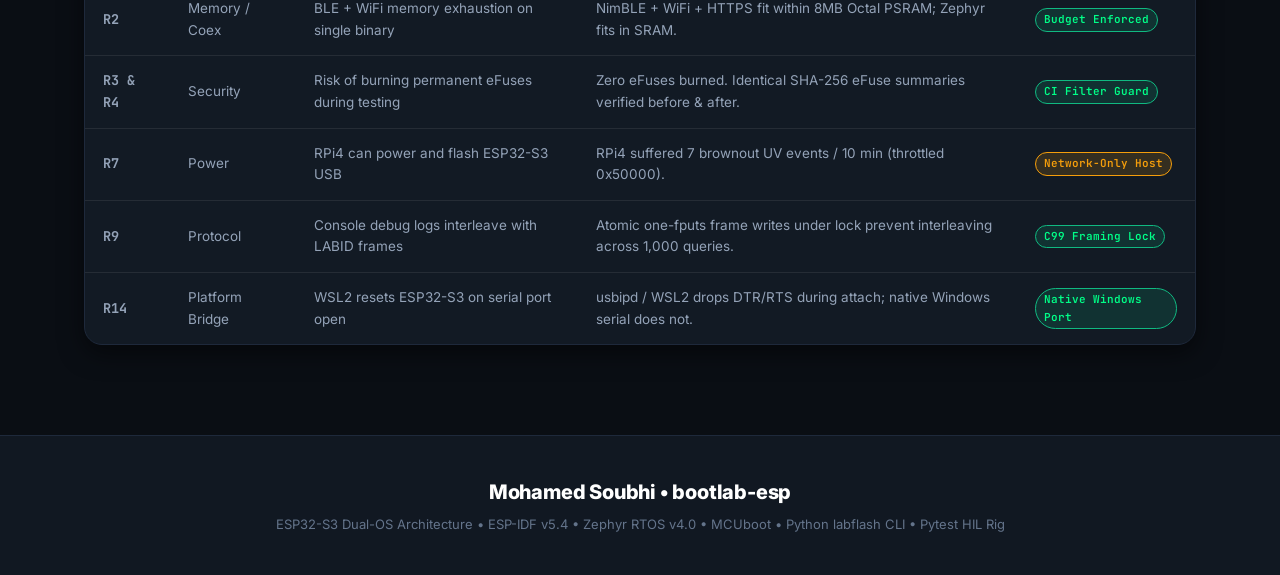
==== commit 0af68e62: "docs: elevate demo presentation, live webpage, and README with 400 soak cycles and showcase links" ====
--- a/docs/index.html
+++ b/docs/index.html
@@ -980,6 +980,10 @@
           <span>👤</span> Portfolio
         </a>
 
+        <a href="presentation.html" class="btn-pill" title="Standalone Acceptance Slide Deck">
+          <span>🖥️</span> Standalone Deck
+        </a>
+
         <button id="themeToggle" class="btn-pill" title="Toggle Theme">
           <span class="theme-icon">☀️</span>
           <span class="theme-text">Light</span>
@@ -999,7 +1003,7 @@
       <div class="hero-eyebrow">
         <div class="hero-status-pill">
           <span class="pulse-dot"></span>
-          <span>Target Silicon Verified &bull; ESP32-S3</span>
+          <span>Target Silicon Verified &bull; Dual ESP32-S3 Rig</span>
         </div>
       </div>
 
@@ -1065,8 +1069,11 @@
 
       <div class="contact-bar">
         <button class="btn-pill primary" style="padding: 8px 20px; font-size: 13px;" onclick="launchDeck()">
-          ▶ Start Presentation Deck [P]
+          ▶ Start Interactive Deck [P]
         </button>
+        <a href="presentation.html" class="btn-pill" style="padding: 8px 18px; font-size: 13px;">
+          🖥️ Standalone Acceptance Deck &rarr;
+        </a>
         <a href="#challenges" class="btn-pill">
           Read Engineering War Stories &darr;
         </a>
@@ -1078,8 +1085,8 @@
       <!-- Executive Stat Strip -->
       <div class="hero-stat-strip">
         <div class="stat-item">
-          <span class="stat-highlight">39 / 56</span>
-          <span class="stat-detail">Tickets Target-Verified</span>
+          <span class="stat-highlight">400 Cycles</span>
+          <span class="stat-detail">200/200 Dual-Board Parallel</span>
         </div>
         <span class="stat-sep">/</span>
         <div class="stat-item">
@@ -1098,8 +1105,8 @@
         </div>
         <span class="stat-sep">/</span>
         <div class="stat-item">
-          <span class="stat-highlight">91%</span>
-          <span class="stat-detail">Host CLI Test Coverage</span>
+          <span class="stat-highlight">35 Traps</span>
+          <span class="stat-detail">Documented &amp; Defended</span>
         </div>
       </div>
     </section>
@@ -1334,6 +1341,30 @@
           <div class="card-deepdive">
             <p><strong>The Trap:</strong> TCP RST truncation occurred mid-transfer; the board never even parsed the header, but the server counter reported success.</p>
             <p style="margin-top:8px;"><strong>The Fix:</strong> Banned server-side counters as acceptance evidence. Every rejection must be proven directly by on-target firmware logs (e.g. <code>Secure boot signature failed</code>) and verified slot stability.</p>
+          </div>
+        </div>
+
+        <!-- TRAP 7 -->
+        <div class="challenge-card" onclick="toggleCard(this)">
+          <span class="card-trap-tag">TRAP 07 &bull; SERIAL HARDWARE</span>
+          <h3 class="card-title">Serial DTR/RTS Reset Mid-OTA (Trap 34)</h3>
+          <p class="card-snippet">A fresh serial port open or telemetry query pulsed DTR/RTS, instantly rebooting the ESP32-S3 during active 1.25 MB downloads.</p>
+          <div class="expand-cta">Read War Story &rarr;</div>
+          <div class="card-deepdive">
+            <p><strong>The Trap:</strong> Opening Windows COM ports without explicit control line disabling causes the USB-Serial-JTAG chip to pulse DTR/RTS, triggering a hardware reset mid-download that caused intermittent 7-hour OTA stalls.</p>
+            <p style="margin-top:8px;"><strong>The Fix:</strong> Explicitly suppressed control lines (<code>dtr=False, rts=False</code>) across all host tools and forbade fresh serial opens while background OTA transfers stream bytes. Verified with 4/4 clean installs.</p>
+          </div>
+        </div>
+
+        <!-- TRAP 8 -->
+        <div class="challenge-card" onclick="toggleCard(this)">
+          <span class="card-trap-tag">TRAP 08 &bull; CRYPTOGRAPHY</span>
+          <h3 class="card-title">Salted RSA-PSS Signatures (Trap 30)</h3>
+          <p class="card-snippet">Identical source code and private keys yielded different whole-file SHA-256 hashes across identical rebuilds, confounding CI.</p>
+          <div class="expand-cta">Read War Story &rarr;</div>
+          <div class="card-deepdive">
+            <p><strong>The Trap:</strong> ESP-IDF Secure Boot v2 signs images with salted RSA-PSS. Because the salt is cryptographically random per signing invocation, whole-file hashes always differ even for identical binaries.</p>
+            <p style="margin-top:8px;"><strong>The Fix:</strong> Separated payload content hashes from signature verification: our verification tools compute SHA-256 strictly across payload segments excluding the appended signature trailer.</p>
           </div>
         </div>
       </div>
@@ -1443,7 +1474,7 @@
           </div>
           <div class="slide-subcard">
             <h5>Verified Results</h5>
-            <p>39 tickets verified on target hardware, 0 eFuses burned, 91% unit test coverage, and 3x consecutive green live HIL stability gate.</p>
+            <p>400 parallel soak cycles across dual ESP32-S3 boards (100% pass, 0 retries), 200/200 randomized soak, 0 eFuses burned, 91% host test coverage, and 35 documented engineering traps.</p>
           </div>
         </div>
       </div>
@@ -1620,7 +1651,7 @@
         <div class="slide-cards-grid">
           <div class="slide-subcard">
             <h5>Live Test Pyramid</h5>
-            <p>&bull; <strong>Unit Tests:</strong> 173 mocked tests in host suite (ruff/mypy clean).<br>&bull; <strong>HIL Tests:</strong> T01–T15 test suites executing real resets, rollbacks, and OTAs.<br>&bull; <strong>Stability Gate:</strong> 3x consecutive green whole-suite live runs (BL-057a).</p>
+            <p>&bull; <strong>Unit Tests:</strong> 173 mocked tests in host suite (ruff/mypy clean).<br>&bull; <strong>HIL Tests:</strong> T01–T15 test suites executing real resets, rollbacks, and OTAs.<br>&bull; <strong>Soak Stress:</strong> 400 parallel cycles (BL-072: 200/200 on dual boards simultaneously with 0 retries); 200/200 randomized soak (BL-067).</p>
           </div>
           <div class="slide-subcard">
             <h5>RPi4 Self-Hosted Runner</h5>
@@ -1774,11 +1805,11 @@
         <div class="slide-cards-grid">
           <div class="slide-subcard">
             <h5>Current Verified State</h5>
-            <p>&bull; 39/56 tickets completed with evidence.<br>&bull; ESP-IDF track fully complete and 3x green.<br>&bull; Zephyr MCUboot BLE and UDP SMP verified.<br>&bull; Multi-agent swarm (RPi4 + Hermes + Claude + Antigravity) verified.</p>
-          </div>
-          <div class="slide-subcard">
-            <h5>Upcoming Milestones</h5>
-            <p>&bull; Close BL-064 &amp; BL-065 Zephyr coexistence nuances.<br>&bull; 100-cycle live overnight soak test.<br>&bull; Expand modular application components on RPi4.<br>&bull; Deploy to customer field pilot.</p>
+            <p>&bull; 400 parallel soak cycles across dual boards (100% pass, 0 retries).<br>&bull; ESP-IDF track fully complete and hardware verified.<br>&bull; Zephyr RTOS track green in CI (5/5 matrix jobs, MCUboot, SMP).<br>&bull; Multi-agent swarm (workstation AI + edge runners) cataloged 35 engineering traps.</p>
+          </div>
+          <div class="slide-subcard">
+            <h5>Production Ready Highlights</h5>
+            <p>&bull; Zero eFuse risk: 100% reversible software recovery.<br>&bull; Full negative testing: corrupt images, bad signatures, and watchdog hangs roll back.<br>&bull; Single-command host orchestration via `labflash`.<br>&bull; Reproducible signed image pools across both slots.</p>
           </div>
         </div>
       </div>
